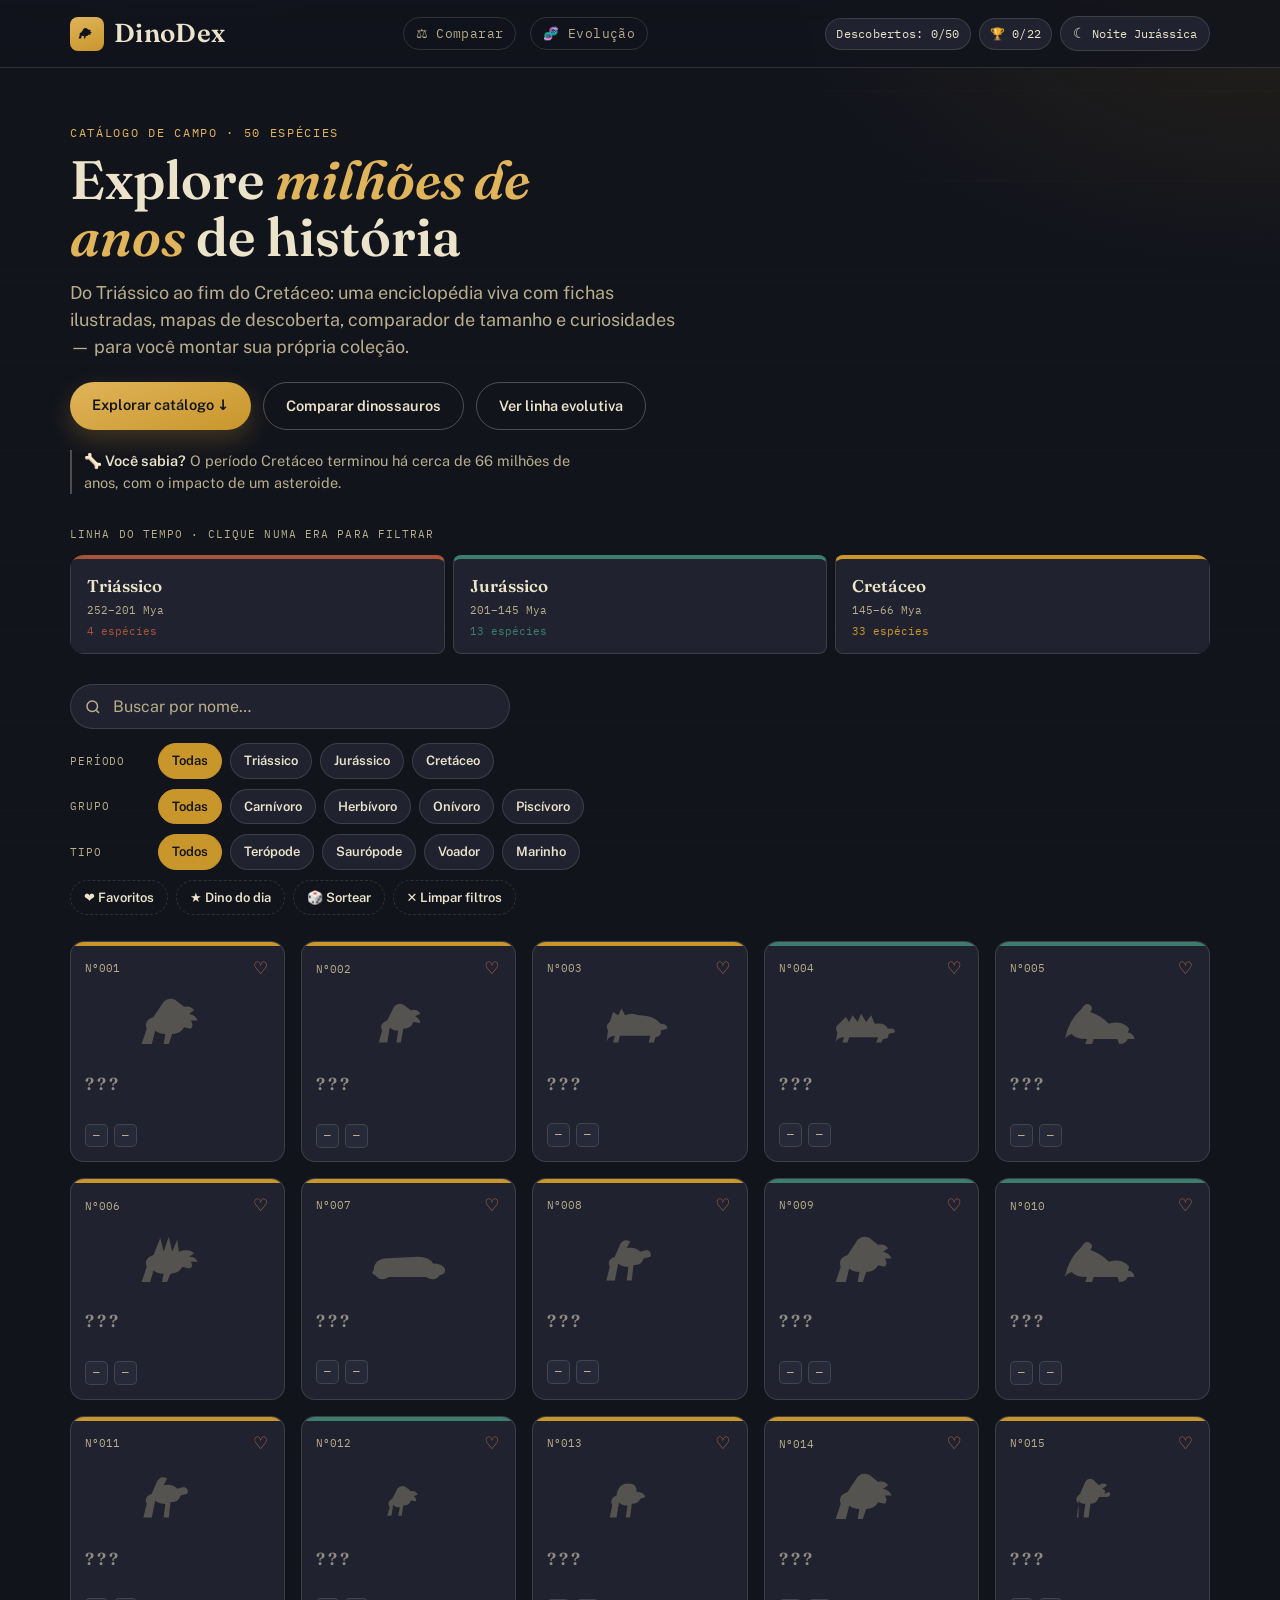
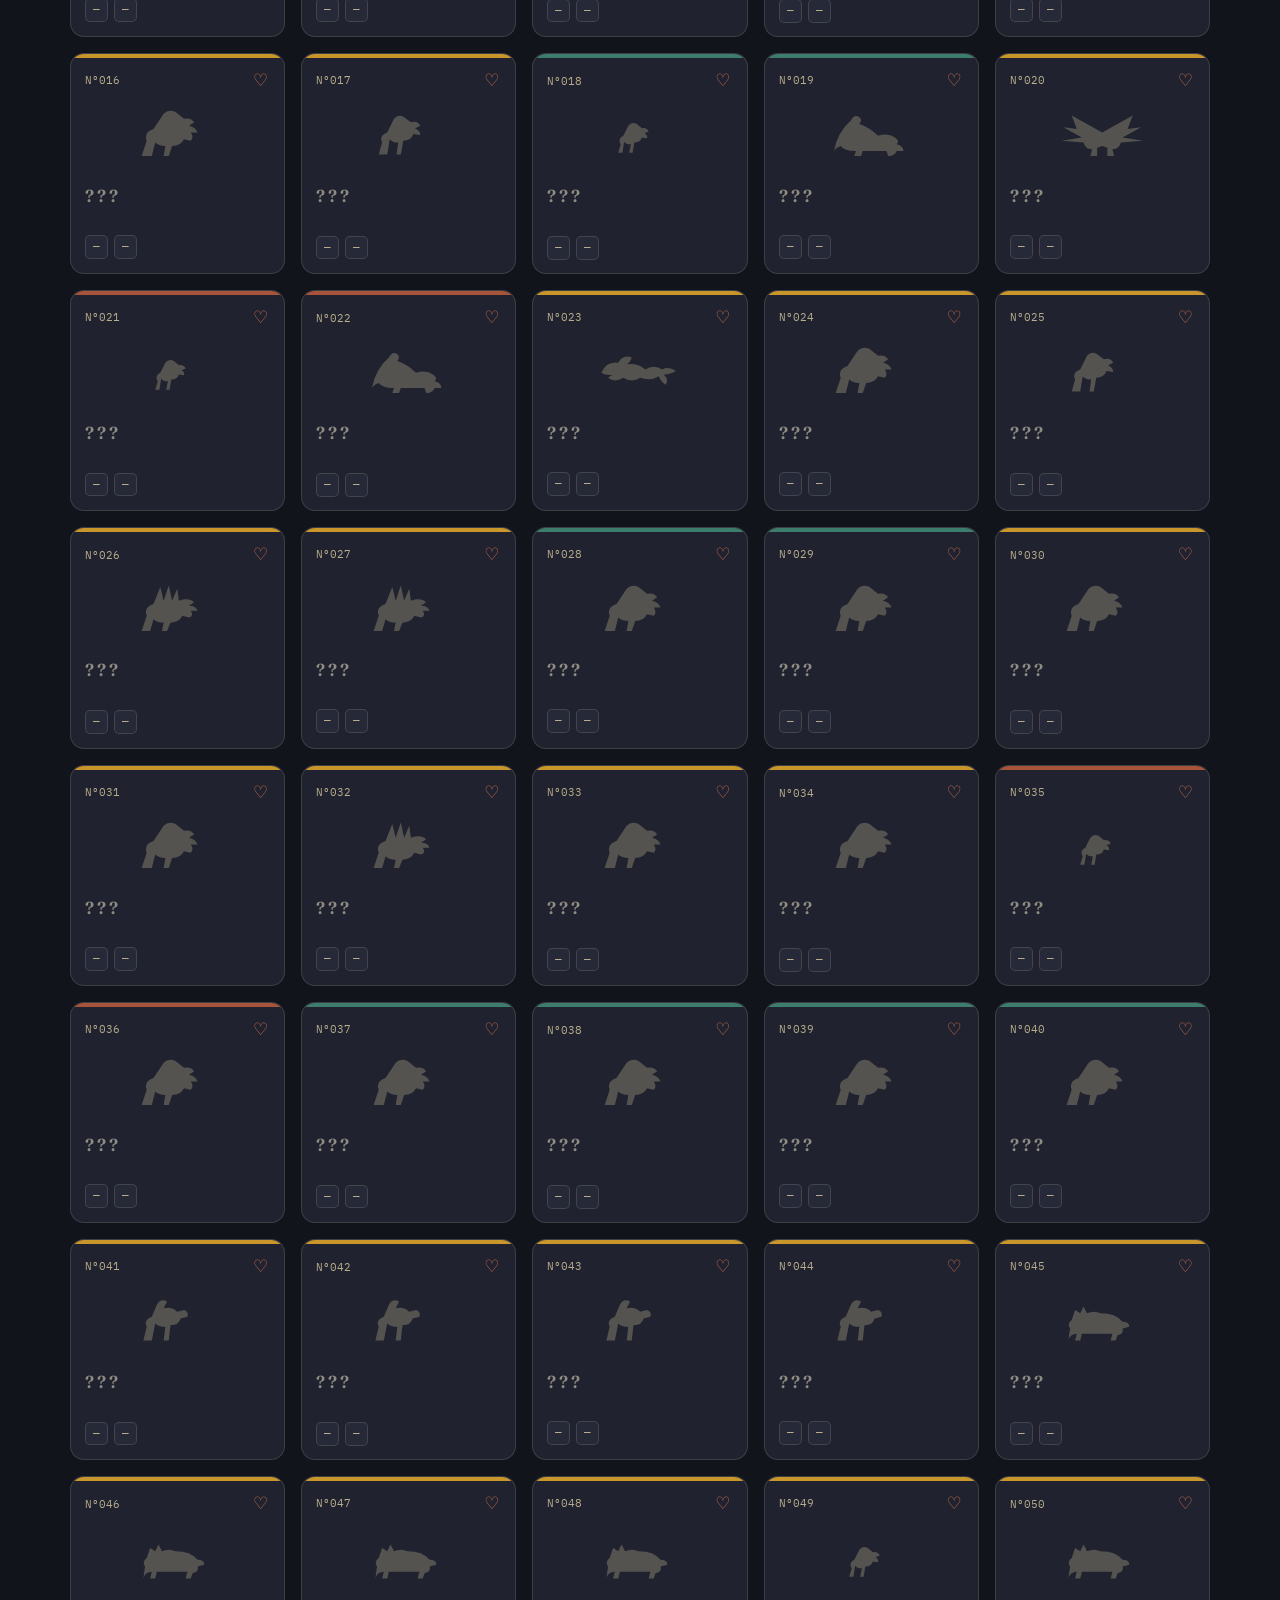
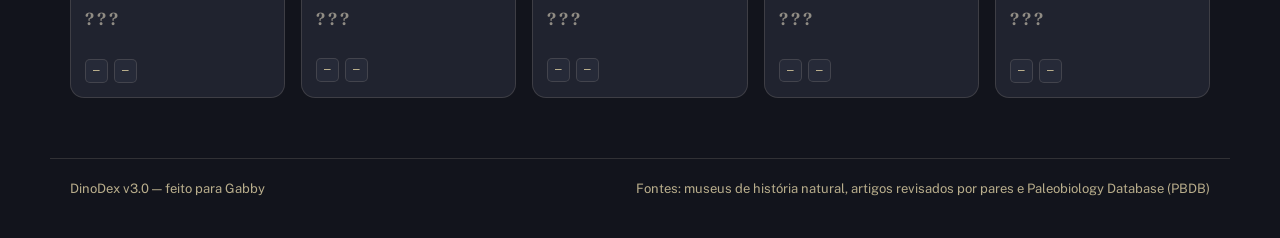
==== index.html @ 198996b7 "Add files via upload" ====
<!DOCTYPE html>
<html lang="pt-BR">
<head>
<meta charset="UTF-8">
<meta name="viewport" content="width=device-width, initial-scale=1.0">
<title>DinoDex — Catálogo interativo de dinossauros</title>
<meta name="description" content="Explore 50 espécies de dinossauros (do Triássico ao Cretáceo) com fichas ilustradas, mapas de descoberta, linha do tempo, comparador e curiosidades. Busque, filtre por período, dieta ou tipo e monte sua coleção de favoritos.">
<meta name="theme-color" content="#12141c">
<link rel="canonical" href="https://gabbydino.github.io/dinodex/">

<!-- Open Graph -->
<meta property="og:type" content="website">
<meta property="og:title" content="DinoDex — Catálogo interativo de dinossauros">
<meta property="og:description" content="Explore 50 espécies de dinossauros com fichas ilustradas, mapas, linha do tempo, comparador e curiosidades.">
<meta property="og:url" content="https://gabbydino.github.io/dinodex/">
<meta property="og:locale" content="pt_BR">

<!-- PWA -->
<link rel="manifest" href="manifest.json">
<link rel="icon" href="icons/icon-192.png" type="image/png">
<link rel="apple-touch-icon" href="icons/icon-192.png">

<link rel="preconnect" href="https://fonts.googleapis.com">
<link rel="preconnect" href="https://fonts.gstatic.com" crossorigin>
<link href="https://fonts.googleapis.com/css2?family=Fraunces:ital,wght@0,500;0,600;0,700;1,500&family=Public+Sans:wght@400;500;600;700&family=IBM+Plex+Mono:wght@400;500&display=swap" rel="stylesheet">
<link rel="stylesheet" href="css/styles.css">
</head>
<body>
<div class="strata-bg" aria-hidden="true"></div>

<header class="site-header">
  <div class="header-inner">
    <a class="brand" href="index.html">
      <span class="brand-mark" aria-hidden="true">
        <svg viewBox="0 0 100 70" xmlns="http://www.w3.org/2000/svg" fill="currentColor"><path d="M8 58 L14 40 Q10 30 22 26 L34 8 Q40 2 48 6 L58 14 Q66 12 70 18 L64 22 Q72 24 74 30 L66 30 Q70 36 66 40 L58 38 Q54 46 44 46 L40 58 L34 58 L36 46 Q28 46 24 42 L20 58 Z"/></svg>
      </span>
      DinoDex
    </a>
    <nav class="header-nav">
      <a href="compare.html">⚖<span class="header-nav-label"> Comparar</span></a>
      <a href="evolucao.html">🧬<span class="header-nav-label"> Evolução</span></a>
    </nav>
    <div class="header-stats">
      <span id="dexProgress" class="stat-pill">Descobertos: 0/23</span>
      <span id="achProgress" class="stat-pill">🏆 0/22</span>
      <button type="button" class="theme-toggle" data-theme-toggle aria-pressed="false">
        <span class="theme-icon">☾</span><span class="theme-label">Noite Jurássica</span>
      </button>
    </div>
  </div>
</header>

<main>
  <section class="hero">
    <p class="hero-eyebrow" id="heroEyebrow">Catálogo de campo · 50 espécies</p>
    <h1>Explore <em>milhões de anos</em> de história</h1>
    <p class="hero-sub">Do Triássico ao fim do Cretáceo: uma enciclopédia viva com fichas ilustradas, mapas de descoberta, comparador de tamanho e curiosidades — para você montar sua própria coleção.</p>
    <div class="hero-cta">
      <a href="#dinoGrid" class="hero-btn hero-btn-primary">Explorar catálogo ↓</a>
      <a href="compare.html" class="hero-btn hero-btn-ghost">Comparar dinossauros</a>
      <a href="evolucao.html" class="hero-btn hero-btn-ghost">Ver linha evolutiva</a>
    </div>
    <p class="hero-daily" id="dailyFact">Carregando curiosidade do dia…</p>
  </section>

  <section class="timeline-explorer" aria-label="Linha do tempo das eras">
    <p class="section-eyebrow">Linha do tempo · clique numa era para filtrar</p>
    <div class="era-timeline" id="eraTimeline"></div>
  </section>

  <section class="controls-bar" aria-label="Busca e filtros">
    <div class="search-wrap">
      <svg viewBox="0 0 24 24" fill="none" stroke="currentColor" stroke-width="2" aria-hidden="true"><circle cx="11" cy="11" r="7"/><path d="m20 20-3.5-3.5"/></svg>
      <input id="search" type="search" placeholder="Buscar por nome…" aria-label="Buscar dinossauro por nome">
    </div>
    <div class="filters" id="filters"></div>
  </section>

  <section aria-label="Lista de dinossauros">
    <div class="dino-grid" id="dinoGrid">
      <div class="grid-empty">Carregando dinossauros…</div>
    </div>
  </section>
</main>

<footer class="site-footer">
  <span>DinoDex v3.0 — feito para Gabby</span>
  <span>Fontes: museus de história natural, artigos revisados por pares e Paleobiology Database (PBDB)</span>
</footer>

<script type="module" src="js/app.js"></script>
</body>
</html>
---- css/styles.css ----
/* =========================================================
   DINODEX — catálogo de campo de dinossauros
   Paleta: tinta noturna de museu + papel envelhecido + âmbar
   fóssil + verdigris. Tipografia: Fraunces (display) + Public
   Sans (corpo) + IBM Plex Mono (dados/rótulos).
   ========================================================= */

:root{
  --ink:#12141c;
  --ink-soft:#191c27;
  --panel:#20232f;
  --panel-2:#262a38;
  --paper:#ece3cb;
  --paper-dim:#b9ae8c;
  --gold:#c9962b;
  --gold-soft:#e0b45a;
  --teal:#3c7d6d;
  --teal-soft:#5aa392;
  --rust:#a8543a;
  --rust-soft:#c96e4e;
  --line: rgba(236,227,203,.14);
  --line-strong: rgba(236,227,203,.28);
  --shadow: 0 20px 40px rgba(0,0,0,.35);

  --era-triassico:#a8543a;
  --era-jurassico:#3c7d6d;
  --era-cretaceo:#c9962b;

  --bg-glow-1:#22283a;
  --bg-glow-2:#24201a;

  --font-display:'Fraunces', 'Iowan Old Style', serif;
  --font-body:'Public Sans', system-ui, sans-serif;
  --font-mono:'IBM Plex Mono', 'SFMono-Regular', monospace;

  --radius:14px;
  --radius-sm:8px;
}

/* ===== tema "Dia de Campo" (claro) — alternativa ao padrão "Noite Jurássica" ===== */
:root[data-theme="dia"]{
  --ink:#f3ecd9;
  --ink-soft:#ece1c6;
  --panel:#fbf7ea;
  --panel-2:#f1e7cd;
  --paper:#2b2415;
  --paper-dim:#6c5f42;
  --gold:#a8751f;
  --gold-soft:#8a5f16;
  --teal:#2f6659;
  --teal-soft:#1f4a40;
  --rust:#8a3f28;
  --rust-soft:#6e3320;
  --line: rgba(43,36,21,.16);
  --line-strong: rgba(43,36,21,.3);
  --shadow: 0 20px 40px rgba(60,45,20,.14);
  --bg-glow-1:#f7ecd4;
  --bg-glow-2:#eee0c2;
}
:root[data-theme="dia"] .strata-bg{opacity:.3;}

@media (prefers-reduced-motion: reduce){
  *{animation-duration:.01ms !important; animation-iteration-count:1 !important; transition-duration:.01ms !important; scroll-behavior:auto !important;}
}

*{box-sizing:border-box;}
html{scroll-behavior:smooth;}
html,body{margin:0;padding:0;}
body{
  min-height:100vh;
  background:
    radial-gradient(1100px 600px at 15% -10%, var(--bg-glow-1) 0%, transparent 60%),
    radial-gradient(900px 500px at 100% 0%, var(--bg-glow-2) 0%, transparent 55%),
    var(--ink);
  color:var(--paper);
  font-family:var(--font-body);
  line-height:1.5;
  -webkit-font-smoothing:antialiased;
  transition:background-color .25s ease, color .25s ease;
}

a{color:inherit;}
img,svg{display:block;max-width:100%;}
button{font:inherit;}

::selection{background:var(--gold); color:var(--ink);}

:focus-visible{outline:3px solid var(--gold-soft); outline-offset:2px; border-radius:4px;}

/* ===== textura sutil de "estrato" no fundo ===== */
.strata-bg{
  position:fixed; inset:0; pointer-events:none; z-index:0;
  opacity:.5;
  background-image:
    repeating-linear-gradient(180deg, rgba(201,150,43,.035) 0 2px, transparent 2px 90px),
    repeating-linear-gradient(180deg, rgba(60,125,109,.035) 0 2px, transparent 2px 140px);
}

/* ===== HEADER ===== */
.site-header{
  position:sticky; top:0; z-index:40;
  background:rgba(18,20,28,.86);
  backdrop-filter:blur(10px);
  border-bottom:1px solid var(--line);
}
.header-inner{
  max-width:1180px; margin:0 auto;
  display:flex; align-items:center; justify-content:space-between;
  gap:16px; padding:14px 20px;
}
.brand{
  display:flex; align-items:center; gap:10px;
  font-family:var(--font-display);
  font-weight:600;
  font-size:clamp(20px,2.4vw,26px);
  letter-spacing:.3px;
  text-decoration:none;
  color:var(--paper);
}
.brand-mark{
  display:inline-flex; align-items:center; justify-content:center;
  width:34px; height:34px; border-radius:8px;
  background:linear-gradient(160deg, var(--gold-soft), var(--gold));
  color:var(--ink); flex:none;
}
.brand-mark svg{width:20px;height:20px;}
.header-nav{display:flex; align-items:center; gap:14px;}
.header-nav a{
  font-family:var(--font-mono); font-size:12.5px; letter-spacing:.03em;
  text-decoration:none; color:var(--paper-dim);
  border:1px solid var(--line); border-radius:999px;
  padding:6px 12px; white-space:nowrap;
  transition:border-color .15s ease, color .15s ease;
}
.header-nav a:hover{color:var(--paper); border-color:var(--line-strong);}
.header-stats{display:flex; align-items:center; gap:8px; flex-wrap:wrap;}
.stat-pill{
  font-family:var(--font-mono);
  font-size:12px;
  letter-spacing:.02em;
  color:var(--paper);
  background:var(--panel);
  border:1px solid var(--line);
  padding:6px 10px;
  border-radius:999px;
  white-space:nowrap;
}
.theme-toggle{
  display:flex; align-items:center; gap:6px;
  font-family:var(--font-mono); font-size:11.5px;
  background:var(--panel); border:1px solid var(--line);
  color:var(--paper); border-radius:999px;
  padding:6px 12px; cursor:pointer;
  transition:border-color .15s ease, transform .12s ease;
}
.theme-toggle:hover{border-color:var(--line-strong); transform:translateY(-1px);}
.theme-toggle .theme-icon{font-size:14px;}
@media (max-width:560px){ .theme-toggle .theme-label, .header-nav-label{display:none;} .theme-toggle{padding:6px 9px;} .header-nav a{padding:6px 9px;} }

/* ===== HERO ===== */
.hero{
  max-width:1180px; margin:0 auto;
  padding:clamp(28px,6vw,56px) 20px 8px;
  position:relative; z-index:1;
}
.hero-eyebrow{
  font-family:var(--font-mono); font-size:12px; letter-spacing:.14em;
  color:var(--gold-soft); text-transform:uppercase; margin:0 0 10px;
}
.hero h1{
  font-family:var(--font-display);
  font-weight:600;
  font-size:clamp(30px,5.2vw,54px);
  line-height:1.05;
  margin:0 0 14px;
  max-width:16ch;
}
.hero h1 em{
  font-style:italic; color:var(--gold-soft);
}
.hero-sub{
  font-size:clamp(15px,1.6vw,18px);
  color:var(--paper-dim);
  max-width:56ch;
  margin:0;
}
.hero-sub strong{color:var(--paper); font-weight:600;}

.hero-cta{display:flex; flex-wrap:wrap; gap:12px; margin:22px 0 20px;}
.hero-btn{
  font-family:var(--font-body); font-weight:600; font-size:14.5px;
  padding:12px 22px; border-radius:999px; text-decoration:none;
  transition:transform .15s ease, box-shadow .15s ease, border-color .15s ease;
}
.hero-btn-primary{background:linear-gradient(160deg, var(--gold-soft), var(--gold)); color:var(--ink); box-shadow:0 10px 24px rgba(201,150,43,.25);}
.hero-btn-primary:hover{transform:translateY(-2px); box-shadow:0 14px 28px rgba(201,150,43,.32);}
.hero-btn-ghost{background:transparent; color:var(--paper); border:1px solid var(--line-strong);}
.hero-btn-ghost:hover{border-color:var(--gold-soft); color:var(--gold-soft); transform:translateY(-2px);}

.hero-daily{
  font-size:14.5px; color:var(--paper-dim);
  border-left:2px solid var(--line-strong);
  padding-left:12px; max-width:56ch;
}
.hero-daily strong{color:var(--paper); font-weight:600;}

/* ===== TIMELINE EXPLORER (Home) ===== */
.section-eyebrow{
  font-family:var(--font-mono); font-size:11px; letter-spacing:.1em;
  color:var(--paper-dim); text-transform:uppercase; margin:0 0 12px;
}
.timeline-explorer{
  max-width:1180px; margin:0 auto;
  padding:10px 20px 4px;
  position:relative; z-index:1;
}
.era-timeline{
  display:flex; gap:8px; flex-wrap:wrap;
  border-radius:var(--radius);
  overflow:hidden;
}
.era-block{
  flex:1 1 160px; min-width:150px;
  display:flex; flex-direction:column; gap:4px;
  text-align:left;
  font-family:var(--font-body);
  background:var(--panel);
  border:1px solid var(--line);
  border-top:4px solid var(--era-color, var(--gold));
  border-radius:var(--radius-sm);
  padding:14px 16px;
  cursor:pointer;
  color:var(--paper);
  transition:transform .15s ease, box-shadow .15s ease, border-color .15s ease, background .15s ease;
}
.era-block:hover{transform:translateY(-3px); box-shadow:var(--shadow);}
.era-block.active{background:color-mix(in srgb, var(--era-color, var(--gold)) 16%, var(--panel)); border-color:var(--era-color, var(--gold));}
.era-block-name{font-family:var(--font-display); font-weight:600; font-size:17px;}
.era-block-range{font-family:var(--font-mono); font-size:11px; color:var(--paper-dim);}
.era-block-count{font-family:var(--font-mono); font-size:11px; color:var(--era-color, var(--gold));}
@media (max-width:640px){ .era-block{flex-basis:100%;} }

/* ===== CONTROLS BAR ===== */
.controls-bar{
  max-width:1180px; margin:0 auto;
  padding:26px 20px 4px;
  display:flex; flex-direction:column; gap:14px;
  position:relative; z-index:1;
}
.search-wrap{position:relative; max-width:440px;}
.search-wrap svg{
  position:absolute; left:14px; top:50%; transform:translateY(-50%);
  width:18px; height:18px; color:var(--paper-dim); pointer-events:none;
}
#search{
  width:100%;
  font-family:var(--font-body);
  font-size:16px;
  background:var(--panel);
  border:1px solid var(--line);
  border-radius:999px;
  padding:12px 16px 12px 42px;
  color:var(--paper);
  outline:none;
  transition:border-color .15s ease, box-shadow .15s ease;
}
#search::placeholder{color:var(--paper-dim);}
#search:focus{border-color:var(--gold-soft); box-shadow:0 0 0 3px rgba(201,150,43,.18);}

.filters{display:flex; flex-direction:column; gap:10px;}
.filter-group{display:flex; align-items:center; flex-wrap:wrap; gap:8px;}
.filter-group-label{
  font-family:var(--font-mono); font-size:11px; letter-spacing:.08em;
  color:var(--paper-dim); text-transform:uppercase; min-width:80px;
}
.chip{
  font-family:var(--font-body); font-weight:600;
  font-size:13px;
  padding:7px 13px;
  border:1px solid var(--line);
  border-radius:999px;
  background:var(--panel);
  color:var(--paper);
  cursor:pointer;
  transition:transform .12s ease, background .15s ease, border-color .15s ease, color .15s ease;
}
.chip:hover{border-color:var(--line-strong); transform:translateY(-1px);}
.chip.active{background:var(--gold); border-color:var(--gold); color:var(--ink);}
.chip.special{background:transparent; border-style:dashed;}
.chip.special.active{background:var(--teal); border-color:var(--teal); border-style:solid; color:#fff;}

/* ===== GRID DE CARDS ===== */
main{position:relative; z-index:1;}
.dino-grid{
  max-width:1180px; margin:0 auto;
  padding:22px 20px 60px;
  display:grid;
  grid-template-columns:repeat(auto-fill, minmax(210px,1fr));
  gap:16px;
}
.grid-empty{
  grid-column:1/-1;
  text-align:center;
  padding:60px 20px;
  color:var(--paper-dim);
  font-family:var(--font-mono);
}

.card{
  position:relative;
  display:block;
  color:var(--paper);
  background:var(--panel);
  border:1px solid var(--line);
  border-radius:var(--radius);
  padding:16px 14px 14px;
  overflow:hidden;
  cursor:pointer;
  transition:transform .18s ease, box-shadow .18s ease, border-color .18s ease;
  animation:card-in .4s ease both;
}
@keyframes card-in{
  from{opacity:0; transform:translateY(10px);}
  to{opacity:1; transform:translateY(0);}
}
.card::before{
  content:"";
  position:absolute; inset:0 0 auto 0; height:4px;
  background:var(--era-color, var(--gold));
}
.card:hover{
  transform:translateY(-4px);
  box-shadow:var(--shadow);
  border-color:var(--line-strong);
}
.card-top{display:flex; align-items:center; justify-content:space-between; margin-bottom:8px;}
.card-num{font-family:var(--font-mono); font-size:11px; color:var(--paper-dim);}
.card-fav{
  background:none; border:none; cursor:pointer;
  color:var(--rust-soft); font-size:17px; line-height:1; padding:2px;
}
.card-fav:hover{transform:scale(1.15);}
.card-icon{
  width:100%; height:76px;
  display:flex; align-items:center; justify-content:center;
  color:var(--era-color, var(--gold));
  opacity:.92;
}
.card-icon svg{width:78%; height:78%;}
.card.undiscovered .card-icon{color:var(--paper-dim); opacity:.35;}
.card-name{
  font-family:var(--font-display); font-weight:600;
  font-size:17px; margin:8px 0 1px;
}
.card.undiscovered .card-name{letter-spacing:3px; opacity:.55;}
.card-latin{font-style:italic; font-size:12.5px; color:var(--paper-dim); margin-bottom:10px; min-height:16px;}
.card-tags{display:flex; gap:6px; flex-wrap:wrap;}
.tag-pill{
  font-family:var(--font-mono); font-size:10.5px;
  padding:3px 7px; border-radius:5px;
  background:var(--panel-2); color:var(--paper-dim);
  border:1px solid var(--line);
}

/* ===== FOOTER ===== */
.site-footer{
  max-width:1180px; margin:0 auto;
  padding:20px 20px 40px;
  color:var(--paper-dim);
  font-size:13px;
  border-top:1px solid var(--line);
  display:flex; flex-wrap:wrap; gap:8px 18px; justify-content:space-between;
  position:relative; z-index:1;
}
.site-footer a{color:var(--gold-soft); text-decoration:none;}
.site-footer a:hover{text-decoration:underline;}

/* ===== TOASTS (conquistas) ===== */
.toast{
  position:fixed; top:16px; left:50%; transform:translate(-50%,-16px);
  background:var(--ink); color:var(--paper);
  border:1px solid var(--gold);
  font-size:14px; text-align:center;
  padding:12px 18px; border-radius:10px;
  box-shadow:var(--shadow);
  opacity:0; transition:all .3s ease;
  z-index:200; max-width:88vw; pointer-events:none;
}
.toast.show{opacity:1; transform:translate(-50%,0);}

/* =========================================================
   PÁGINA DE DETALHE (dino.html)
   ========================================================= */
.detail-wrap{
  max-width:920px; margin:0 auto;
  padding:20px 20px 70px;
  position:relative; z-index:1;
}
.back-link{
  display:inline-flex; align-items:center; gap:6px;
  font-family:var(--font-mono); font-size:13px;
  color:var(--paper-dim); text-decoration:none;
  margin-bottom:18px;
}
.back-link:hover{color:var(--paper);}

.detail-card{
  background:var(--panel);
  border:1px solid var(--line);
  border-radius:20px;
  overflow:hidden;
  animation:card-in .45s ease both;
}
.detail-hero{
  position:relative;
  padding:28px 26px 22px;
  background:
    radial-gradient(600px 260px at 85% -20%, color-mix(in srgb, var(--era-color, var(--gold)) 30%, transparent), transparent 70%),
    var(--panel-2);
  border-bottom:1px solid var(--line);
}
.d-header{display:flex; justify-content:space-between; align-items:flex-start; gap:12px;}
.d-num{font-family:var(--font-mono); font-size:12px; color:var(--paper-dim);}
.fav-btn{
  background:var(--panel); border:1px solid var(--line); border-radius:999px;
  cursor:pointer; font-size:18px; line-height:1;
  color:var(--rust-soft); padding:8px 12px;
  display:flex; align-items:center; gap:6px;
  transition:transform .12s ease, border-color .15s ease;
}
.fav-btn span.label{font-family:var(--font-mono); font-size:11px; color:var(--paper-dim);}
.fav-btn:hover{transform:scale(1.04); border-color:var(--line-strong);}

.d-title-row{display:flex; align-items:center; gap:24px; flex-wrap:wrap; margin-top:14px;}
.d-illustration{position:relative; flex:none;}
.d-icon{
  width:140px; height:140px; flex:none;
  display:flex; align-items:center; justify-content:center;
  border-radius:16px;
  background:
    radial-gradient(circle at 50% 30%, color-mix(in srgb, var(--era-color, var(--gold)) 22%, transparent), transparent 70%),
    var(--panel);
  border:1px solid var(--line-strong);
  color:var(--era-color, var(--gold));
  box-shadow:inset 0 0 0 6px var(--ink-soft);
}
.d-icon svg{width:72%; height:72%;}
.d-illustration-tag{
  position:absolute; left:50%; bottom:-11px; transform:translateX(-50%);
  font-family:var(--font-mono); font-size:9.5px; letter-spacing:.06em;
  background:var(--gold); color:var(--ink);
  padding:3px 9px; border-radius:999px; white-space:nowrap;
  box-shadow:var(--shadow);
}
.d-name{font-family:var(--font-display); font-weight:600; font-size:clamp(26px,4vw,36px); margin:0;}
.d-latin{font-style:italic; color:var(--paper-dim); font-size:16px; margin-top:2px;}

.tag-row{display:flex; flex-wrap:wrap; gap:8px; margin-top:14px;}
.tag{
  font-family:var(--font-mono); font-size:11.5px;
  background:var(--ink); color:var(--paper);
  border:1px solid var(--line-strong);
  padding:5px 10px; border-radius:6px;
}

.reg-panel{
  margin:16px 26px 0;
  background:var(--ink-soft);
  border:1px solid var(--line);
  border-radius:12px;
  padding:12px 14px;
}
.reg-row{display:flex; justify-content:space-between; font-family:var(--font-mono); font-size:11px; color:var(--paper-dim); margin-bottom:6px;}
.reg-track{height:6px; border-radius:4px; background:var(--panel-2); overflow:hidden;}
.reg-fill{height:100%; background:linear-gradient(90deg, var(--teal), var(--gold)); transition:width .3s ease;}
.reg-checklist{display:flex; flex-wrap:wrap; gap:4px 14px; font-size:12.5px; margin-top:8px;}
.reg-item{opacity:.45; white-space:nowrap;}
.reg-item.done{opacity:1; color:var(--gold-soft); font-weight:600;}

.d-body{padding:22px 26px 30px; display:flex; flex-direction:column; gap:26px;}

.stat{display:flex; align-items:center; gap:12px;}
.stat-label{font-family:var(--font-mono); font-size:11px; color:var(--paper-dim); width:76px; flex:none; text-transform:uppercase;}
.stat-bar{display:flex; gap:3px;}
.stat-cell{width:12px; height:14px; background:var(--panel-2); border:1px solid var(--line); border-radius:2px;}
.stat-cell.filled{background:var(--gold); border-color:var(--gold);}
.stats-block{display:flex; flex-direction:column; gap:8px;}

.desc{font-size:16.5px; line-height:1.6;}
.fact{
  font-style:italic; color:var(--gold-soft);
  border-left:3px solid var(--gold);
  padding-left:12px;
}

.section{border-top:1px solid var(--line); padding-top:20px;}
.section-title{
  font-family:var(--font-mono); font-size:11.5px; letter-spacing:.08em;
  text-transform:uppercase; color:var(--paper-dim); margin-bottom:12px;
}
.section-caption{font-size:14px; margin-top:8px; opacity:.85; text-align:center; color:var(--paper-dim);}

.map-svg{width:100%; max-width:340px; display:block; margin:0 auto; border-radius:10px; overflow:hidden;}
.map-ocean{fill:var(--ink);}
.map-land{fill:var(--panel-2); stroke:var(--line-strong); stroke-width:1;}
.map-pin{fill:var(--gold);}
.map-pin-pulse{fill:none; stroke:var(--gold); stroke-width:2; transform-origin:center; transform-box:fill-box; animation:pulse-ring 1.8s ease-out infinite;}
@keyframes pulse-ring{0%{transform:scale(1); opacity:1;} 100%{transform:scale(3.4); opacity:0;}}

.tl-track{display:flex; height:26px; border-radius:6px; overflow:hidden; position:relative; border:1px solid var(--line);}
.tl-seg{display:flex; align-items:center; justify-content:center; border-right:1px solid var(--line); color:var(--paper-dim); background:var(--panel-2); overflow:hidden; white-space:nowrap; font-family:var(--font-mono); font-size:9px; text-align:center;}
.tl-seg:last-child{border-right:none;}
.tl-marker{position:absolute; top:-3px; height:32px; background:var(--gold); opacity:.9; border:2px solid var(--ink); border-radius:4px; box-sizing:border-box;}
.tl-scale{display:flex; justify-content:space-between; font-size:11px; margin-top:6px; color:var(--paper-dim); font-family:var(--font-mono);}

.discovery-box > div{margin:5px 0; font-size:15px;}

.tax-list{list-style:none; padding:0; margin:0; font-size:15px;}
.tax-list li{display:flex; justify-content:space-between; gap:10px; border-bottom:1px dotted var(--line); padding:6px 0;}
.tax-list li span:first-child{opacity:.65; flex:none; font-family:var(--font-mono); font-size:12px; text-transform:uppercase;}
.tax-list li span:last-child{text-align:right;}

.compare-wrap{display:flex; gap:36px; align-items:flex-end; justify-content:center; margin-top:10px; padding-bottom:4px;}
.compare-col{display:flex; flex-direction:column-reverse; align-items:center; gap:8px;}
.compare-bar{width:30px; border-radius:6px 6px 0 0; background:var(--gold);}
.compare-bar.human{background:var(--teal-soft);}
.compare-label{font-size:13px; text-align:center; line-height:1.3; color:var(--paper-dim);}

.encounter-box{background:var(--ink-soft); border:1px solid var(--line); border-radius:12px; padding:16px;}
.encounter-row{display:flex; justify-content:space-between; gap:10px; margin:6px 0; font-size:14.5px;}
.encounter-row .stars{font-family:var(--font-mono); letter-spacing:2px; color:var(--gold-soft); white-space:nowrap;}
.encounter-disclaimer{margin-top:10px; font-size:12.5px; font-style:italic; opacity:.65;}

.sources-box ul{margin:0; padding-left:18px; font-size:13.5px; line-height:1.6; color:var(--paper-dim);}

.curio-list{margin:0; padding-left:20px; font-size:15px; line-height:1.6; display:flex; flex-direction:column; gap:8px;}
.curio-list li::marker{color:var(--gold-soft);}

.detail-nav{display:flex; justify-content:space-between; gap:12px; margin-top:22px;}
.nav-btn{
  flex:1; text-align:center;
  font-family:var(--font-mono); font-size:12.5px;
  padding:12px; border-radius:10px;
  background:var(--panel); border:1px solid var(--line); color:var(--paper);
  text-decoration:none; cursor:pointer;
  transition:border-color .15s ease, transform .12s ease;
  display:flex; align-items:center; justify-content:center;
}
.nav-btn:hover{border-color:var(--line-strong); transform:translateY(-1px);}
.nav-btn-accent{background:var(--teal); border-color:var(--teal); color:#fff; flex:1.2;}
.nav-btn-accent:hover{border-color:var(--teal-soft);}

/* =========================================================
   PÁGINA DO COMPARADOR (compare.html)
   ========================================================= */
.compare-intro{padding:4px 0 20px;}
.compare-title{
  font-family:var(--font-display); font-weight:600;
  font-size:clamp(26px,4vw,38px); margin:8px 0 10px;
}

.cmp-pickers{
  display:flex; align-items:center; gap:10px; flex-wrap:wrap;
  margin-bottom:22px;
}
.cmp-select{
  flex:1 1 220px;
  font-family:var(--font-body); font-size:14.5px;
  background:var(--panel); color:var(--paper);
  border:1px solid var(--line); border-radius:10px;
  padding:10px 12px;
}

.cmp-cards-row{
  display:flex; align-items:center; justify-content:center; gap:18px;
  flex-wrap:wrap; margin-bottom:26px;
}
.cmp-card{
  flex:1 1 220px; max-width:320px;
  background:var(--panel); border:1px solid var(--line);
  border-top:4px solid var(--era-color, var(--gold));
  border-radius:var(--radius); padding:18px; text-align:center;
}
.cmp-card-icon{width:100%; height:70px; display:flex; align-items:center; justify-content:center; color:var(--era-color, var(--gold));}
.cmp-card-icon svg{width:60%; height:60%;}
.cmp-card-name{font-family:var(--font-display); font-weight:600; font-size:19px; margin-top:6px;}
.cmp-card-latin{font-style:italic; font-size:12.5px; color:var(--paper-dim); margin:2px 0 10px;}
.cmp-card-tags{display:flex; gap:6px; flex-wrap:wrap; justify-content:center;}
.cmp-vs{
  font-family:var(--font-mono); font-weight:700; font-size:15px;
  color:var(--gold-soft); flex:none;
}

.cmp-metrics{display:flex; flex-direction:column; gap:18px; margin-bottom:26px;}
.cmp-metric-label{font-family:var(--font-mono); font-size:11px; letter-spacing:.08em; text-transform:uppercase; color:var(--paper-dim); margin-bottom:6px;}
.cmp-metric-row{display:flex; align-items:center; gap:10px; margin:5px 0;}
.cmp-metric-val{font-family:var(--font-mono); font-size:12.5px; width:64px; flex:none; text-align:right;}
.cmp-metric-track{flex:1; height:12px; background:var(--panel-2); border:1px solid var(--line); border-radius:6px; overflow:hidden;}
.cmp-metric-fill{height:100%; border-radius:6px; transition:width .4s ease;}
.cmp-metric-fill.a{background:var(--gold);}
.cmp-metric-fill.b{background:var(--teal-soft);}

.cmp-facts{border-top:1px solid var(--line); padding-top:16px; margin-bottom:22px;}
.cmp-fact-row{display:grid; grid-template-columns:90px 1fr 1fr; gap:10px; font-size:14px; padding:7px 0; border-bottom:1px dotted var(--line);}
.cmp-fact-row span:first-child{font-family:var(--font-mono); font-size:11px; text-transform:uppercase; color:var(--paper-dim); align-self:center;}

.cmp-links{display:flex; gap:12px; flex-wrap:wrap;}
.cmp-links .nav-btn{flex:1 1 200px;}

@media (max-width:640px){
  .cmp-fact-row{grid-template-columns:70px 1fr; row-gap:2px;}
  .cmp-fact-row span:nth-child(3){grid-column:2; padding-top:2px; opacity:.85;}
}

.skeleton{
  display:flex; align-items:center; justify-content:center;
  min-height:50vh; color:var(--paper-dim); font-family:var(--font-mono);
  gap:10px;
}
.skeleton .spin{
  width:18px; height:18px; border-radius:50%;
  border:2px solid var(--line-strong); border-top-color:var(--gold);
  animation:spin 0.8s linear infinite;
}
@keyframes spin{to{transform:rotate(360deg);}}

/* =========================================================
   PÁGINA DA LINHA EVOLUTIVA (evolucao.html)
   ========================================================= */
.evo-disclaimer{
  font-size:13px; color:var(--paper-dim); background:var(--panel);
  border:1px solid var(--line); border-left:3px solid var(--gold-soft);
  border-radius:var(--radius-sm); padding:12px 14px; margin-top:16px; line-height:1.55;
}
.evo-lineages{display:flex; flex-direction:column; gap:34px; margin-bottom:36px;}
.evo-lineage-head{display:flex; align-items:center; gap:10px; margin-bottom:6px;}
.evo-lineage-icon{font-size:22px; line-height:1;}
.evo-lineage-title{font-family:var(--font-display); font-weight:600; font-size:21px; margin:0;}
.evo-lineage-blurb{color:var(--paper-dim); font-size:14px; line-height:1.6; margin:0 0 18px; max-width:60ch;}

.evo-chain{display:flex; flex-direction:column; align-items:stretch; gap:0; max-width:420px;}
.evo-arrow{
  align-self:center; font-family:var(--font-mono); font-size:16px;
  color:var(--gold-soft); opacity:.7; padding:4px 0;
}
.evo-node{
  display:flex; align-items:center; gap:14px;
  background:var(--panel); border:1px solid var(--line);
  border-left:4px solid var(--era-color, var(--gold));
  border-radius:var(--radius-sm); padding:12px 14px;
  text-decoration:none; color:inherit;
  transition:transform .15s ease, border-color .15s ease, background .15s ease;
}
.evo-node:hover{transform:translateX(3px); border-color:var(--line-strong); background:var(--panel-2);}
.evo-node-icon{
  width:44px; height:44px; flex:none; display:flex; align-items:center; justify-content:center;
  color:var(--era-color, var(--gold)); background:var(--panel-2); border-radius:var(--radius-sm);
}
.evo-node-icon svg{width:68%; height:68%;}
.evo-node-name{font-family:var(--font-display); font-weight:600; font-size:16px;}
.evo-node-check{color:var(--teal-soft); font-size:13px;}
.evo-node-meta{font-family:var(--font-mono); font-size:11px; color:var(--paper-dim); margin-top:2px;}
.evo-node-locked .evo-node-icon{opacity:.55;}
.evo-node-end{
  border-left-style:dashed; border-left-color:var(--paper-dim);
  background:transparent; cursor:default;
}
.evo-node-end:hover{transform:none;}
.evo-node-end .evo-node-icon{background:transparent; font-size:22px;}

.evo-sidenotes-wrap{border-top:1px solid var(--line); padding-top:20px; display:flex; flex-direction:column; gap:14px;}
.evo-sidenote{
  display:flex; gap:14px; background:var(--panel); border:1px solid var(--line);
  border-radius:var(--radius-sm); padding:14px 16px;
}
.evo-sidenote-icon{font-size:20px; line-height:1.3; flex:none;}
.evo-sidenote-title{font-family:var(--font-display); font-weight:600; font-size:15.5px; margin-bottom:4px;}
.evo-sidenote-text{color:var(--paper-dim); font-size:13.5px; line-height:1.55; margin:0 0 10px; max-width:62ch;}
.evo-sidenote-chips{display:flex; gap:6px; flex-wrap:wrap;}
.evo-sidenote-chip{text-decoration:none; transition:border-color .15s ease, color .15s ease;}
.evo-sidenote-chip:hover{border-color:var(--gold-soft); color:var(--gold-soft);}

/* ===== responsivo ===== */
@media (max-width:640px){
  .dino-grid{grid-template-columns:repeat(auto-fill, minmax(150px,1fr)); gap:12px;}
  .header-stats{gap:6px;}
  .stat-pill{font-size:10.5px; padding:5px 8px;}
  .d-title-row{gap:16px;}
  .d-icon{width:96px; height:96px;}
  .d-illustration-tag{font-size:8.5px; padding:2px 7px;}
  .reg-panel, .d-body{padding-left:18px; padding-right:18px;}
  .detail-hero{padding:20px 18px 18px;}
  .compare-wrap{gap:24px;}
  .evo-chain{max-width:100%;}
}
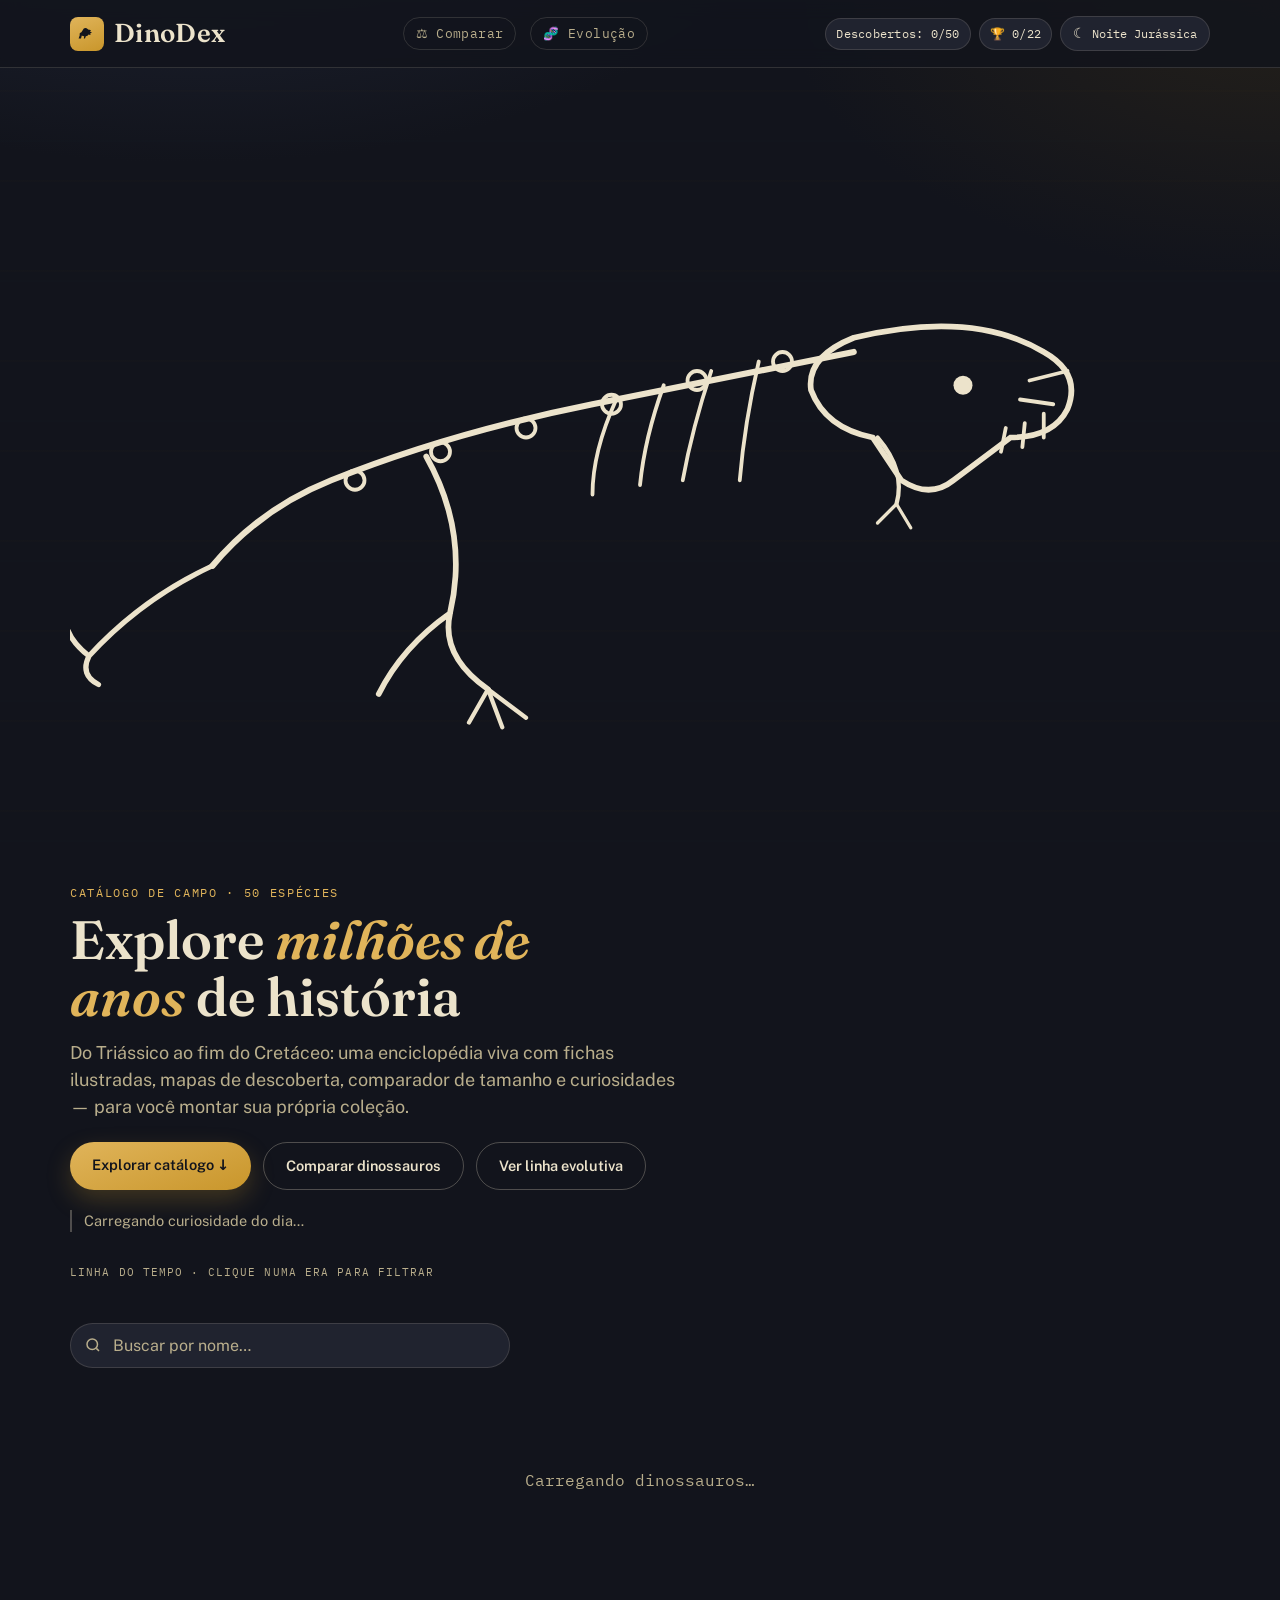
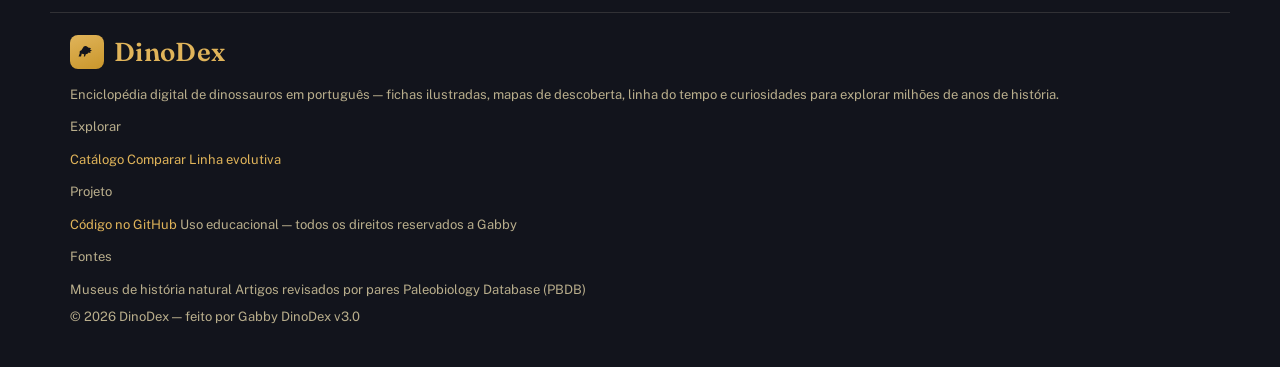
==== commit 7fe1a7f3: "Add files via upload" ====
--- a/index.html
+++ b/index.html
@@ -41,7 +41,7 @@
       <a href="evolucao.html">🧬<span class="header-nav-label"> Evolução</span></a>
     </nav>
     <div class="header-stats">
-      <span id="dexProgress" class="stat-pill">Descobertos: 0/23</span>
+      <span id="dexProgress" class="stat-pill">Descobertos: 0/50</span>
       <span id="achProgress" class="stat-pill">🏆 0/22</span>
       <button type="button" class="theme-toggle" data-theme-toggle aria-pressed="false">
         <span class="theme-icon">☾</span><span class="theme-label">Noite Jurássica</span>
@@ -52,6 +52,32 @@
 
 <main>
   <section class="hero">
+    <svg class="hero-fossil-art" viewBox="0 0 480 320" xmlns="http://www.w3.org/2000/svg" fill="none" stroke="currentColor" stroke-width="2.4" stroke-linecap="round" aria-hidden="true">
+      <!-- crânio -->
+      <path d="M330 90 Q380 78 410 96 Q426 105 420 120 Q414 132 396 132 L372 150 Q362 158 350 150 L338 132 Q318 128 312 112 Q310 98 330 90 Z"/>
+      <path d="M404 108 L420 104 M400 116 L414 118" stroke-width="1.6"/>
+      <circle cx="376" cy="110" r="4" fill="currentColor" stroke="none"/>
+      <!-- dentes -->
+      <path d="M394 128 L392 138 M402 126 L401 136 M410 122 L410 132" stroke-width="1.6"/>
+      <!-- coluna vertebral -->
+      <path d="M330 96 Q270 108 220 118 Q160 130 110 150 Q80 162 60 186" stroke-width="2.6"/>
+      <circle cx="300" cy="100" r="4" stroke-width="1.6"/>
+      <circle cx="264" cy="108" r="4" stroke-width="1.6"/>
+      <circle cx="228" cy="118" r="4" stroke-width="1.6"/>
+      <circle cx="192" cy="128" r="4" stroke-width="1.6"/>
+      <circle cx="156" cy="138" r="4" stroke-width="1.6"/>
+      <circle cx="120" cy="150" r="4" stroke-width="1.6"/>
+      <!-- costelas -->
+      <path d="M270 104 Q262 128 258 150 M290 100 Q284 126 282 150 M250 110 Q242 132 240 152 M230 116 Q220 138 220 156" stroke-width="1.6"/>
+      <!-- cauda -->
+      <path d="M60 186 Q30 200 8 224 M8 224 Q4 232 12 236 M8 224 Q0 218 -2 210" stroke-width="2.2"/>
+      <!-- perna traseira -->
+      <path d="M150 140 Q168 172 160 206 Q156 224 176 238 M160 206 Q140 220 130 240" stroke-width="2.4"/>
+      <path d="M176 238 L168 252 M176 238 L182 254 M176 238 L192 250" stroke-width="1.8"/>
+      <!-- perna dianteira / braço curto -->
+      <path d="M340 132 Q352 146 348 160" stroke-width="1.8"/>
+      <path d="M348 160 L340 168 M348 160 L354 170" stroke-width="1.4"/>
+    </svg>
     <p class="hero-eyebrow" id="heroEyebrow">Catálogo de campo · 50 espécies</p>
     <h1>Explore <em>milhões de anos</em> de história</h1>
     <p class="hero-sub">Do Triássico ao fim do Cretáceo: uma enciclopédia viva com fichas ilustradas, mapas de descoberta, comparador de tamanho e curiosidades — para você montar sua própria coleção.</p>
@@ -61,6 +87,10 @@
       <a href="evolucao.html" class="hero-btn hero-btn-ghost">Ver linha evolutiva</a>
     </div>
     <p class="hero-daily" id="dailyFact">Carregando curiosidade do dia…</p>
+  </section>
+
+  <section class="stats-section" aria-label="Estatísticas do catálogo">
+    <div class="stats-grid" id="statsGrid"></div>
   </section>
 
   <section class="timeline-explorer" aria-label="Linha do tempo das eras">
@@ -84,8 +114,40 @@
 </main>
 
 <footer class="site-footer">
-  <span>DinoDex v3.0 — feito para Gabby</span>
-  <span>Fontes: museus de história natural, artigos revisados por pares e Paleobiology Database (PBDB)</span>
+  <div class="footer-top">
+    <div class="footer-brand">
+      <a class="brand" href="index.html">
+        <span class="brand-mark" aria-hidden="true">
+          <svg viewBox="0 0 100 70" xmlns="http://www.w3.org/2000/svg" fill="currentColor"><path d="M8 58 L14 40 Q10 30 22 26 L34 8 Q40 2 48 6 L58 14 Q66 12 70 18 L64 22 Q72 24 74 30 L66 30 Q70 36 66 40 L58 38 Q54 46 44 46 L40 58 L34 58 L36 46 Q28 46 24 42 L20 58 Z"/></svg>
+        </span>
+        DinoDex
+      </a>
+      <p class="footer-tagline">Enciclopédia digital de dinossauros em português — fichas ilustradas, mapas de descoberta, linha do tempo e curiosidades para explorar milhões de anos de história.</p>
+    </div>
+    <div class="footer-links">
+      <div class="footer-col">
+        <p class="footer-col-title">Explorar</p>
+        <a href="index.html">Catálogo</a>
+        <a href="compare.html">Comparar</a>
+        <a href="evolucao.html">Linha evolutiva</a>
+      </div>
+      <div class="footer-col">
+        <p class="footer-col-title">Projeto</p>
+        <a href="https://github.com/Gabbydino/dinodex" target="_blank" rel="noopener">Código no GitHub</a>
+        <span>Uso educacional — todos os direitos reservados a Gabby</span>
+      </div>
+      <div class="footer-col">
+        <p class="footer-col-title">Fontes</p>
+        <span>Museus de história natural</span>
+        <span>Artigos revisados por pares</span>
+        <span>Paleobiology Database (PBDB)</span>
+      </div>
+    </div>
+  </div>
+  <div class="footer-bottom">
+    <span>© 2026 DinoDex — feito por Gabby</span>
+    <span>DinoDex v3.0</span>
+  </div>
 </footer>
 
 <script type="module" src="js/app.js"></script>
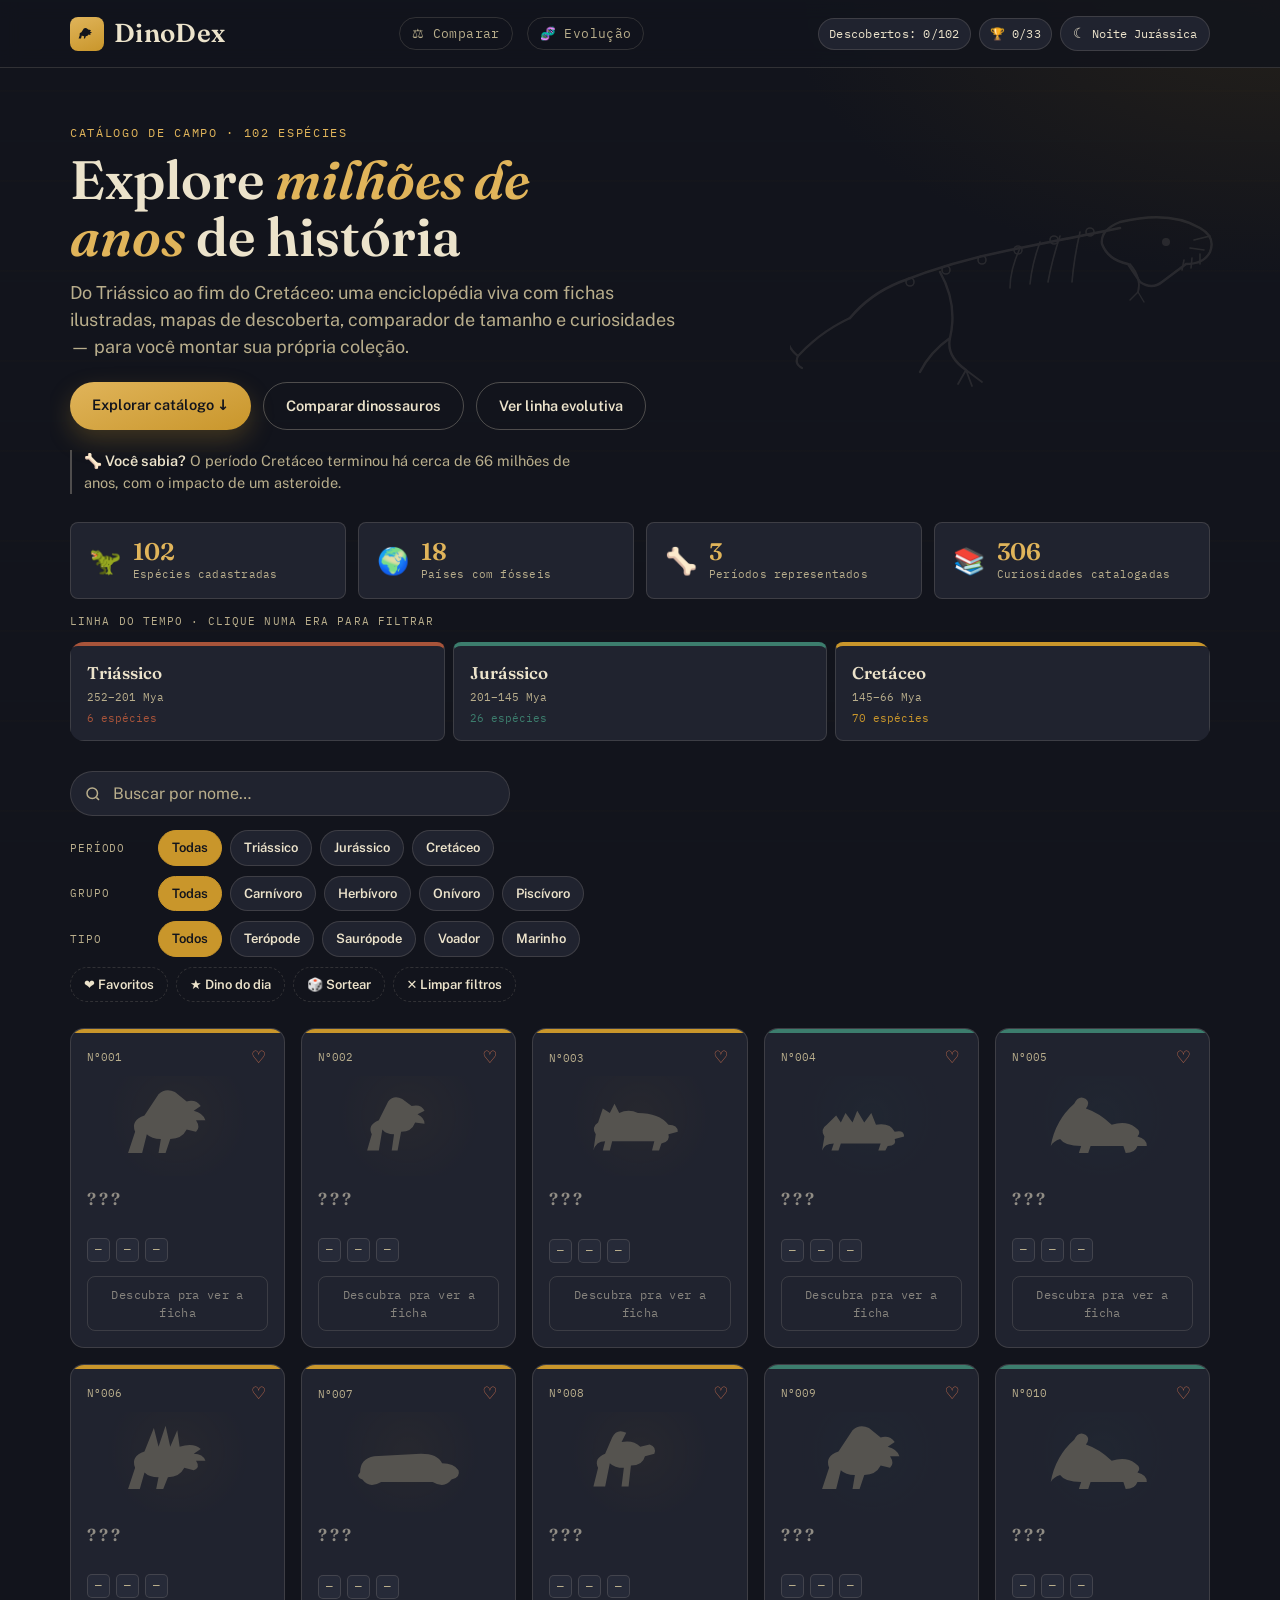
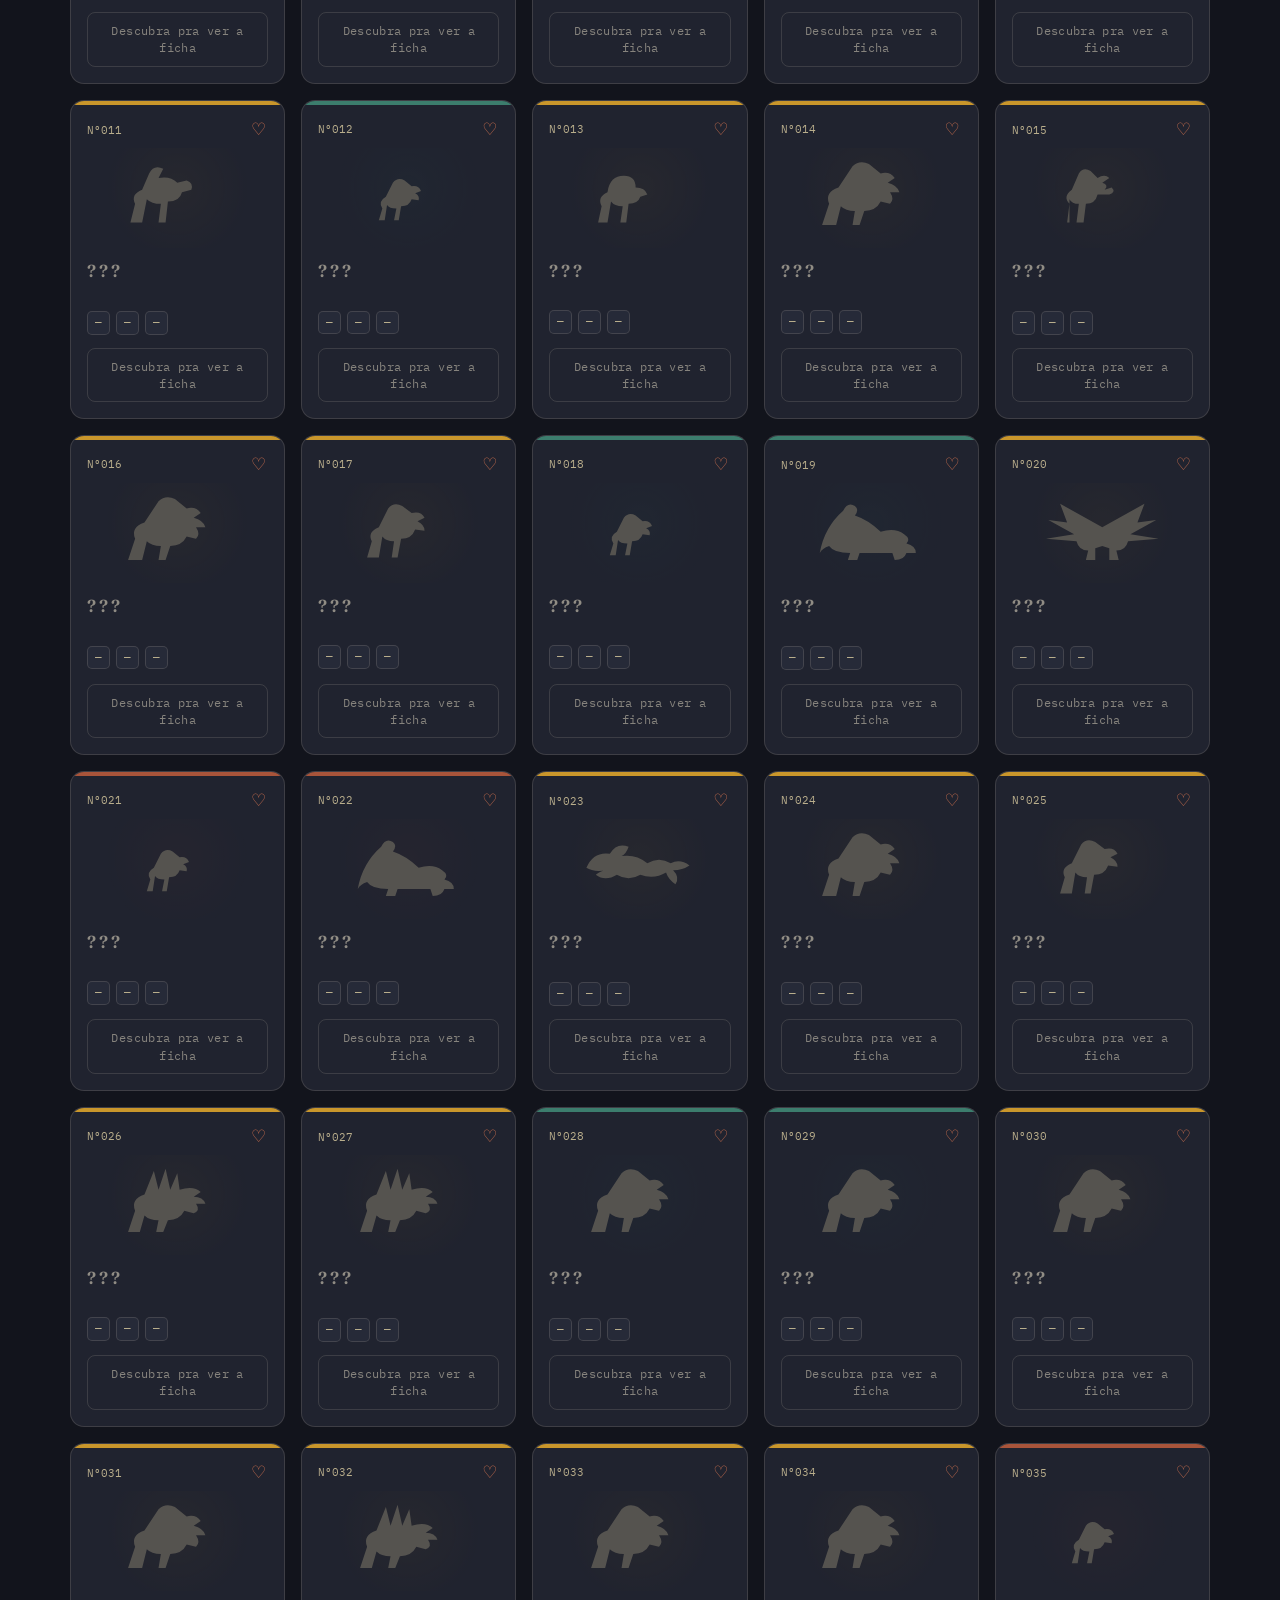
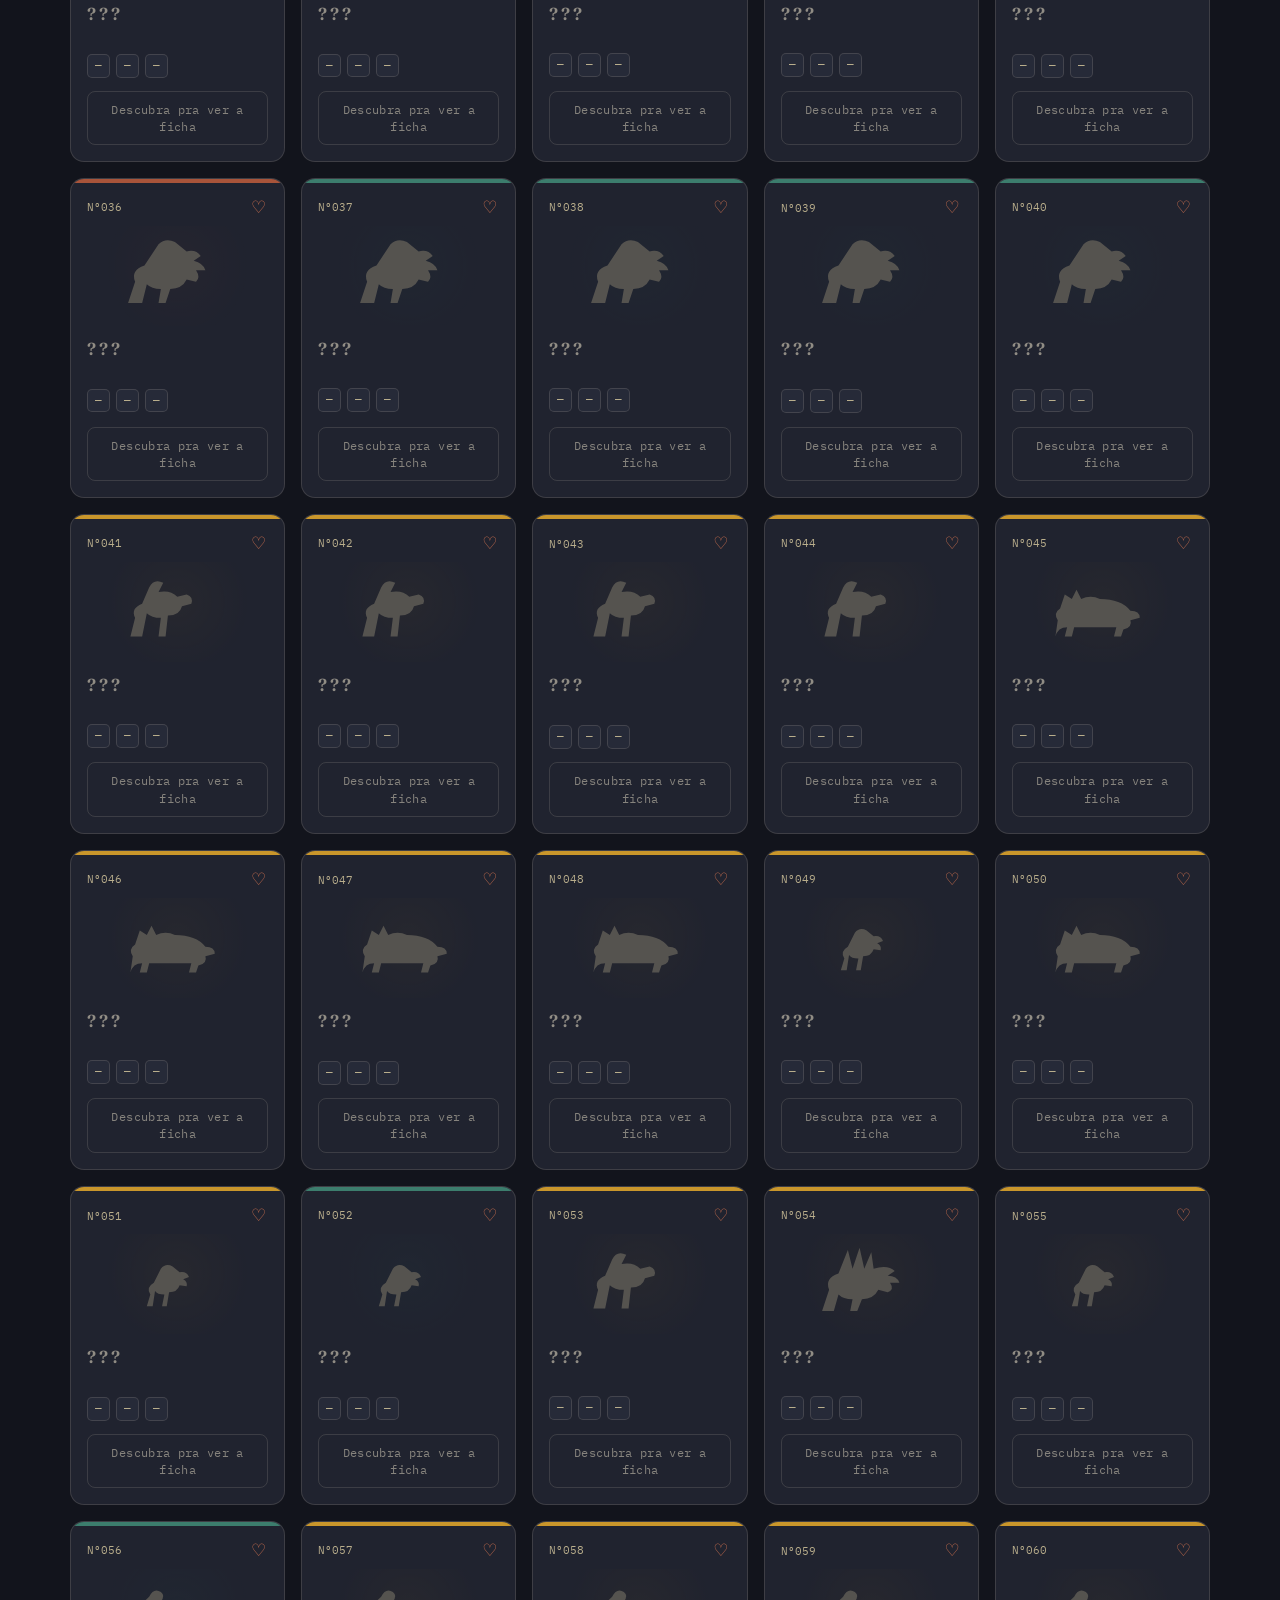
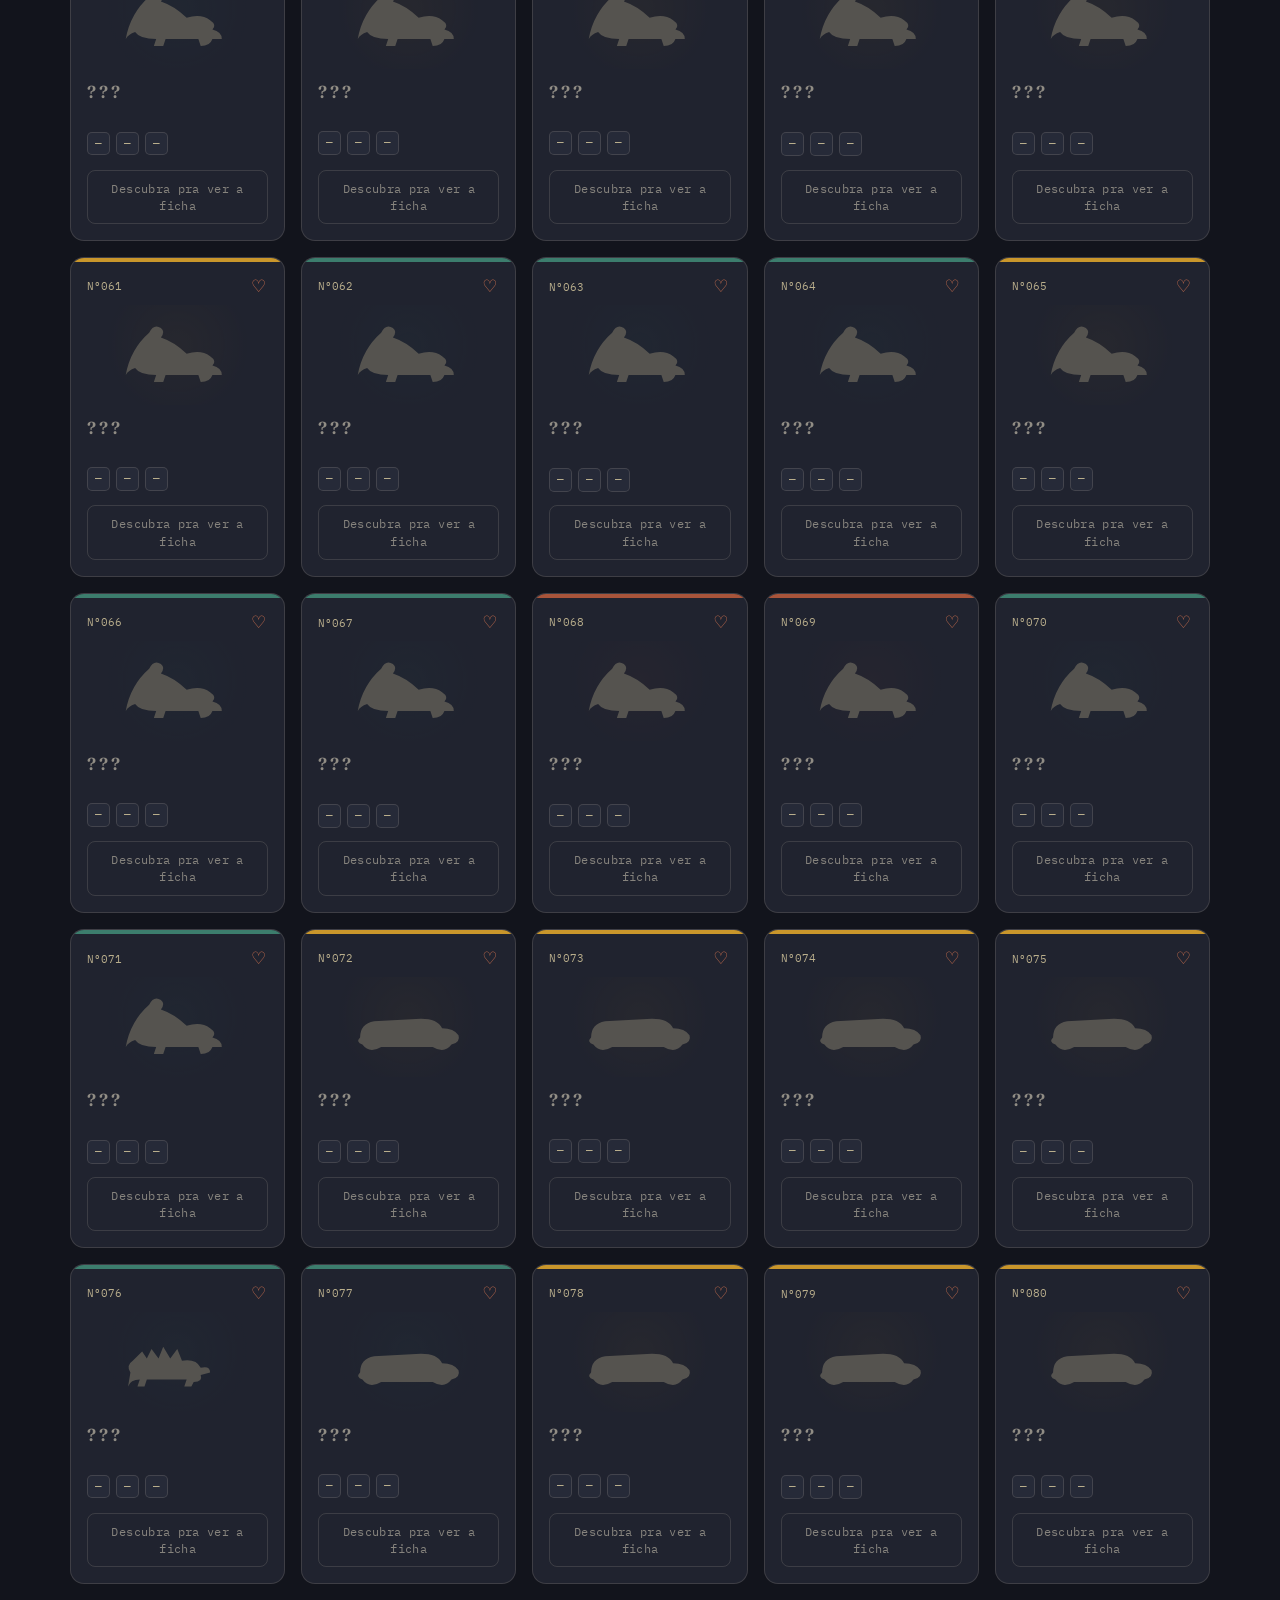
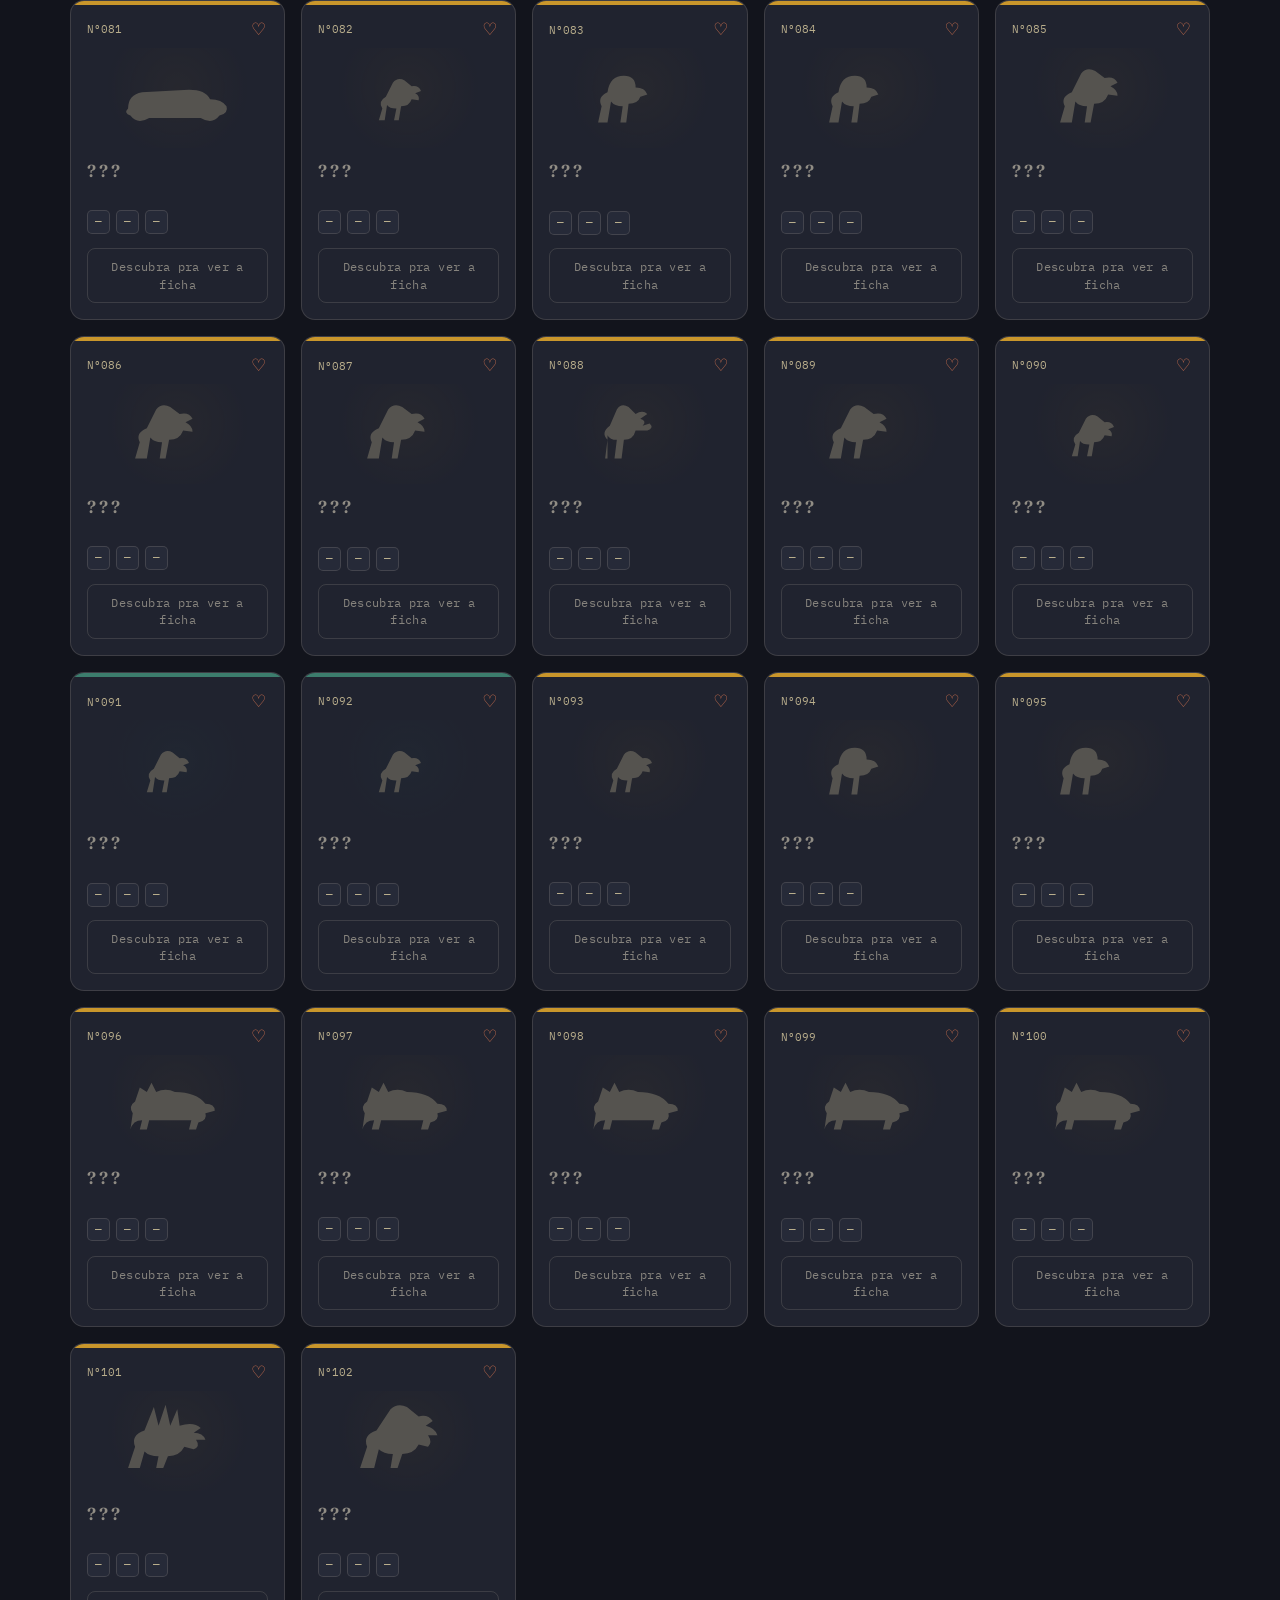
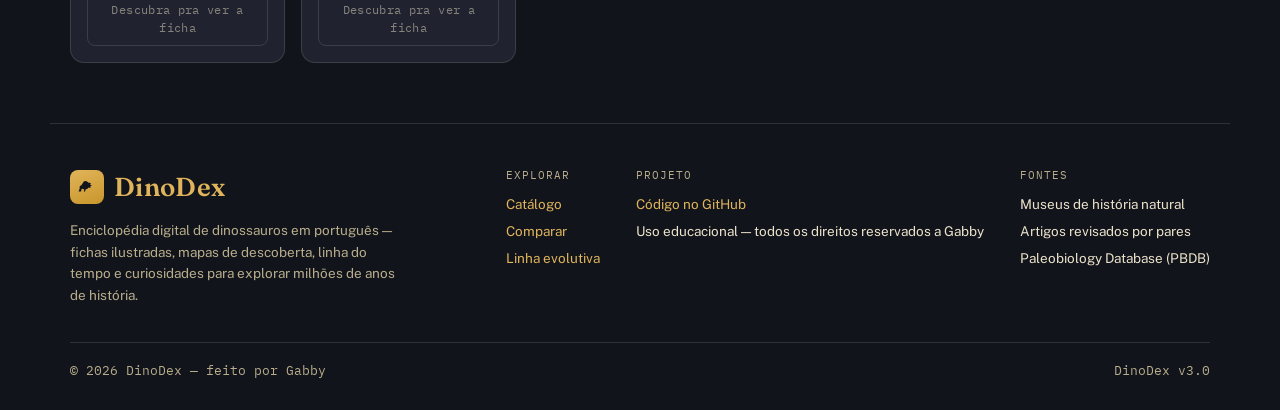
==== commit 1458ff1e: "Update index.html" ====
--- a/index.html
+++ b/index.html
@@ -42,7 +42,7 @@
     </nav>
     <div class="header-stats">
       <span id="dexProgress" class="stat-pill">Descobertos: 0/50</span>
-      <span id="achProgress" class="stat-pill">🏆 0/22</span>
+      <span id="achProgress" class="stat-pill">🏆 0/33</span>
       <button type="button" class="theme-toggle" data-theme-toggle aria-pressed="false">
         <span class="theme-icon">☾</span><span class="theme-label">Noite Jurássica</span>
       </button>
--- a/css/styles.css
+++ b/css/styles.css
@@ -95,6 +95,15 @@
     repeating-linear-gradient(180deg, rgba(201,150,43,.035) 0 2px, transparent 2px 90px),
     repeating-linear-gradient(180deg, rgba(60,125,109,.035) 0 2px, transparent 2px 140px);
 }
+/* ===== textura extra: curvas de nível de mapa geológico, quase imperceptível ===== */
+.topo-bg{
+  position:fixed; inset:0; pointer-events:none; z-index:0;
+  opacity:.4;
+  background-image:
+    repeating-radial-gradient(circle at 12% 18%, transparent 0 46px, rgba(236,227,203,.028) 47px 48px),
+    repeating-radial-gradient(circle at 88% 78%, transparent 0 60px, rgba(236,227,203,.024) 61px 62px);
+}
+:root[data-theme="dia"] .topo-bg{opacity:.55;}
 
 /* ===== HEADER ===== */
 .site-header{
@@ -204,6 +213,48 @@
 }
 .hero-daily strong{color:var(--paper); font-weight:600;}
 
+/* ===== ilustração decorativa do hero (esqueleto estilo museu) ===== */
+.hero{position:relative; overflow:hidden;}
+.hero-fossil-art{
+  position:absolute;
+  right:-40px; top:50%; transform:translateY(-50%);
+  width:min(46%, 480px); height:auto;
+  color:var(--paper);
+  opacity:.1;
+  pointer-events:none;
+  z-index:0;
+}
+:root[data-theme="dia"] .hero-fossil-art{opacity:.14;}
+.hero > *:not(.hero-fossil-art){position:relative; z-index:1;}
+@media (max-width:900px){ .hero-fossil-art{display:none;} }
+
+/* ===== seção de estatísticas do catálogo ===== */
+.stats-section{
+  max-width:1180px; margin:0 auto;
+  padding:6px 20px 4px;
+  position:relative; z-index:1;
+}
+.stats-grid{
+  display:grid;
+  grid-template-columns:repeat(auto-fit, minmax(180px,1fr));
+  gap:12px;
+}
+.stat-card{
+  background:var(--panel);
+  border:1px solid var(--line);
+  border-radius:var(--radius-sm);
+  padding:16px 18px;
+  display:flex; align-items:center; gap:12px;
+  transition:transform .15s ease, border-color .15s ease;
+}
+.stat-card:hover{transform:translateY(-2px); border-color:var(--line-strong);}
+.stat-card-icon{font-size:26px; line-height:1; flex:none;}
+.stat-card-num{
+  font-family:var(--font-display); font-weight:600;
+  font-size:24px; line-height:1.1; color:var(--gold-soft);
+}
+.stat-card-label{font-family:var(--font-mono); font-size:11px; color:var(--paper-dim); letter-spacing:.02em;}
+
 /* ===== TIMELINE EXPLORER (Home) ===== */
 .section-eyebrow{
   font-family:var(--font-mono); font-size:11px; letter-spacing:.1em;
@@ -308,12 +359,13 @@
 
 .card{
   position:relative;
-  display:block;
+  display:flex;
+  flex-direction:column;
   color:var(--paper);
   background:var(--panel);
   border:1px solid var(--line);
   border-radius:var(--radius);
-  padding:16px 14px 14px;
+  padding:18px 16px 16px;
   overflow:hidden;
   cursor:pointer;
   transition:transform .18s ease, box-shadow .18s ease, border-color .18s ease;
@@ -341,16 +393,18 @@
 }
 .card-fav:hover{transform:scale(1.15);}
 .card-icon{
-  width:100%; height:76px;
+  width:100%; height:100px;
   display:flex; align-items:center; justify-content:center;
   color:var(--era-color, var(--gold));
   opacity:.92;
-}
-.card-icon svg{width:78%; height:78%;}
+  background:radial-gradient(circle at 50% 40%, color-mix(in srgb, var(--era-color, var(--gold)) 12%, transparent), transparent 70%);
+  border-radius:var(--radius-sm);
+}
+.card-icon svg{width:82%; height:82%;}
 .card.undiscovered .card-icon{color:var(--paper-dim); opacity:.35;}
 .card-name{
   font-family:var(--font-display); font-weight:600;
-  font-size:17px; margin:8px 0 1px;
+  font-size:17px; margin:10px 0 1px;
 }
 .card.undiscovered .card-name{letter-spacing:3px; opacity:.55;}
 .card-latin{font-style:italic; font-size:12.5px; color:var(--paper-dim); margin-bottom:10px; min-height:16px;}
@@ -361,16 +415,51 @@
   background:var(--panel-2); color:var(--paper-dim);
   border:1px solid var(--line);
 }
+.card-view-btn{
+  margin-top:14px;
+  width:100%;
+  font-family:var(--font-mono); font-size:11.5px; letter-spacing:.03em;
+  text-align:center;
+  padding:9px 10px;
+  border-radius:8px;
+  background:transparent;
+  border:1px solid var(--line-strong);
+  color:var(--paper);
+  transition:border-color .15s ease, background .15s ease, color .15s ease;
+}
+.card:hover .card-view-btn{border-color:var(--gold-soft); color:var(--gold-soft);}
+.card.undiscovered .card-view-btn{opacity:.5;}
 
 /* ===== FOOTER ===== */
 .site-footer{
   max-width:1180px; margin:0 auto;
-  padding:20px 20px 40px;
+  padding:44px 20px 30px;
   color:var(--paper-dim);
-  font-size:13px;
   border-top:1px solid var(--line);
+  position:relative; z-index:1;
+}
+.footer-top{
+  display:flex; flex-wrap:wrap; gap:28px;
+  justify-content:space-between;
+  padding-bottom:22px;
+}
+.footer-brand{max-width:340px;}
+.footer-brand .brand{margin-bottom:8px;}
+.footer-tagline{font-size:13.5px; line-height:1.6; color:var(--paper-dim);}
+.footer-links{display:flex; flex-wrap:wrap; gap:36px;}
+.footer-col-title{
+  font-family:var(--font-mono); font-size:10.5px; letter-spacing:.1em;
+  text-transform:uppercase; color:var(--paper-dim); margin:0 0 10px;
+}
+.footer-col a, .footer-col span{
+  display:block; font-size:13.5px; color:var(--paper);
+  text-decoration:none; margin-bottom:7px;
+}
+.footer-col a:hover{color:var(--gold-soft); text-decoration:underline;}
+.footer-bottom{
   display:flex; flex-wrap:wrap; gap:8px 18px; justify-content:space-between;
-  position:relative; z-index:1;
+  padding-top:18px; border-top:1px solid var(--line);
+  font-size:12.5px; font-family:var(--font-mono);
 }
 .site-footer a{color:var(--gold-soft); text-decoration:none;}
 .site-footer a:hover{text-decoration:underline;}
@@ -410,6 +499,7 @@
   border-radius:20px;
   overflow:hidden;
   animation:card-in .45s ease both;
+  box-shadow:0 0 0 1px var(--line) inset, var(--shadow);
 }
 .detail-hero{
   position:relative;
@@ -418,6 +508,13 @@
     radial-gradient(600px 260px at 85% -20%, color-mix(in srgb, var(--era-color, var(--gold)) 30%, transparent), transparent 70%),
     var(--panel-2);
   border-bottom:1px solid var(--line);
+}
+.detail-hero::before{
+  content:"";
+  position:absolute; inset:8px; pointer-events:none;
+  border:1px solid color-mix(in srgb, var(--era-color, var(--gold)) 35%, transparent);
+  border-radius:12px;
+  opacity:.5;
 }
 .d-header{display:flex; justify-content:space-between; align-items:flex-start; gap:12px;}
 .d-num{font-family:var(--font-mono); font-size:12px; color:var(--paper-dim);}
@@ -453,7 +550,7 @@
   box-shadow:var(--shadow);
 }
 .d-name{font-family:var(--font-display); font-weight:600; font-size:clamp(26px,4vw,36px); margin:0;}
-.d-latin{font-style:italic; color:var(--paper-dim); font-size:16px; margin-top:2px;}
+.d-latin{font-style:italic; color:var(--paper-dim); font-size:16px; margin-top:2px; letter-spacing:.02em;}
 
 .tag-row{display:flex; flex-wrap:wrap; gap:8px; margin-top:14px;}
 .tag{
@@ -692,4 +789,7 @@
   .detail-hero{padding:20px 18px 18px;}
   .compare-wrap{gap:24px;}
   .evo-chain{max-width:100%;}
-}
+  .stats-grid{grid-template-columns:repeat(2, 1fr);}
+  .footer-top{gap:22px;}
+  .footer-links{gap:24px;}
+}
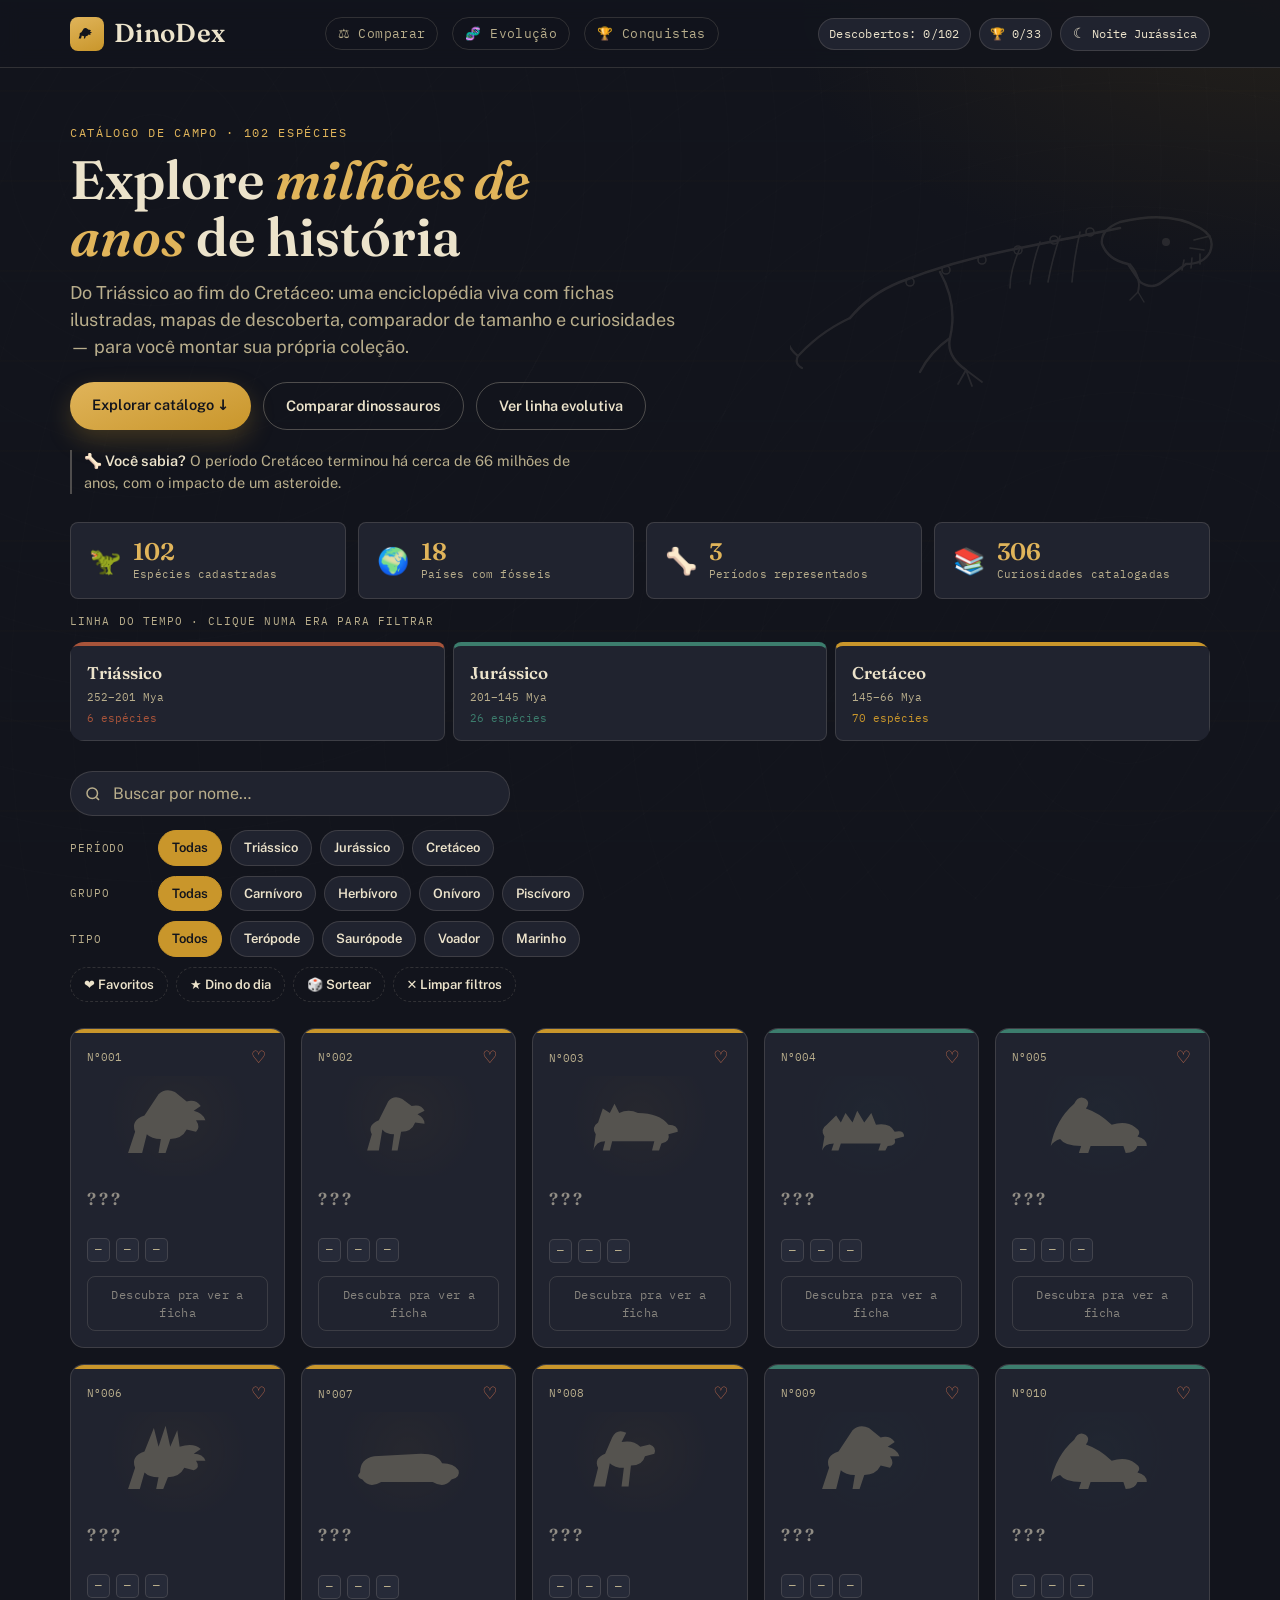
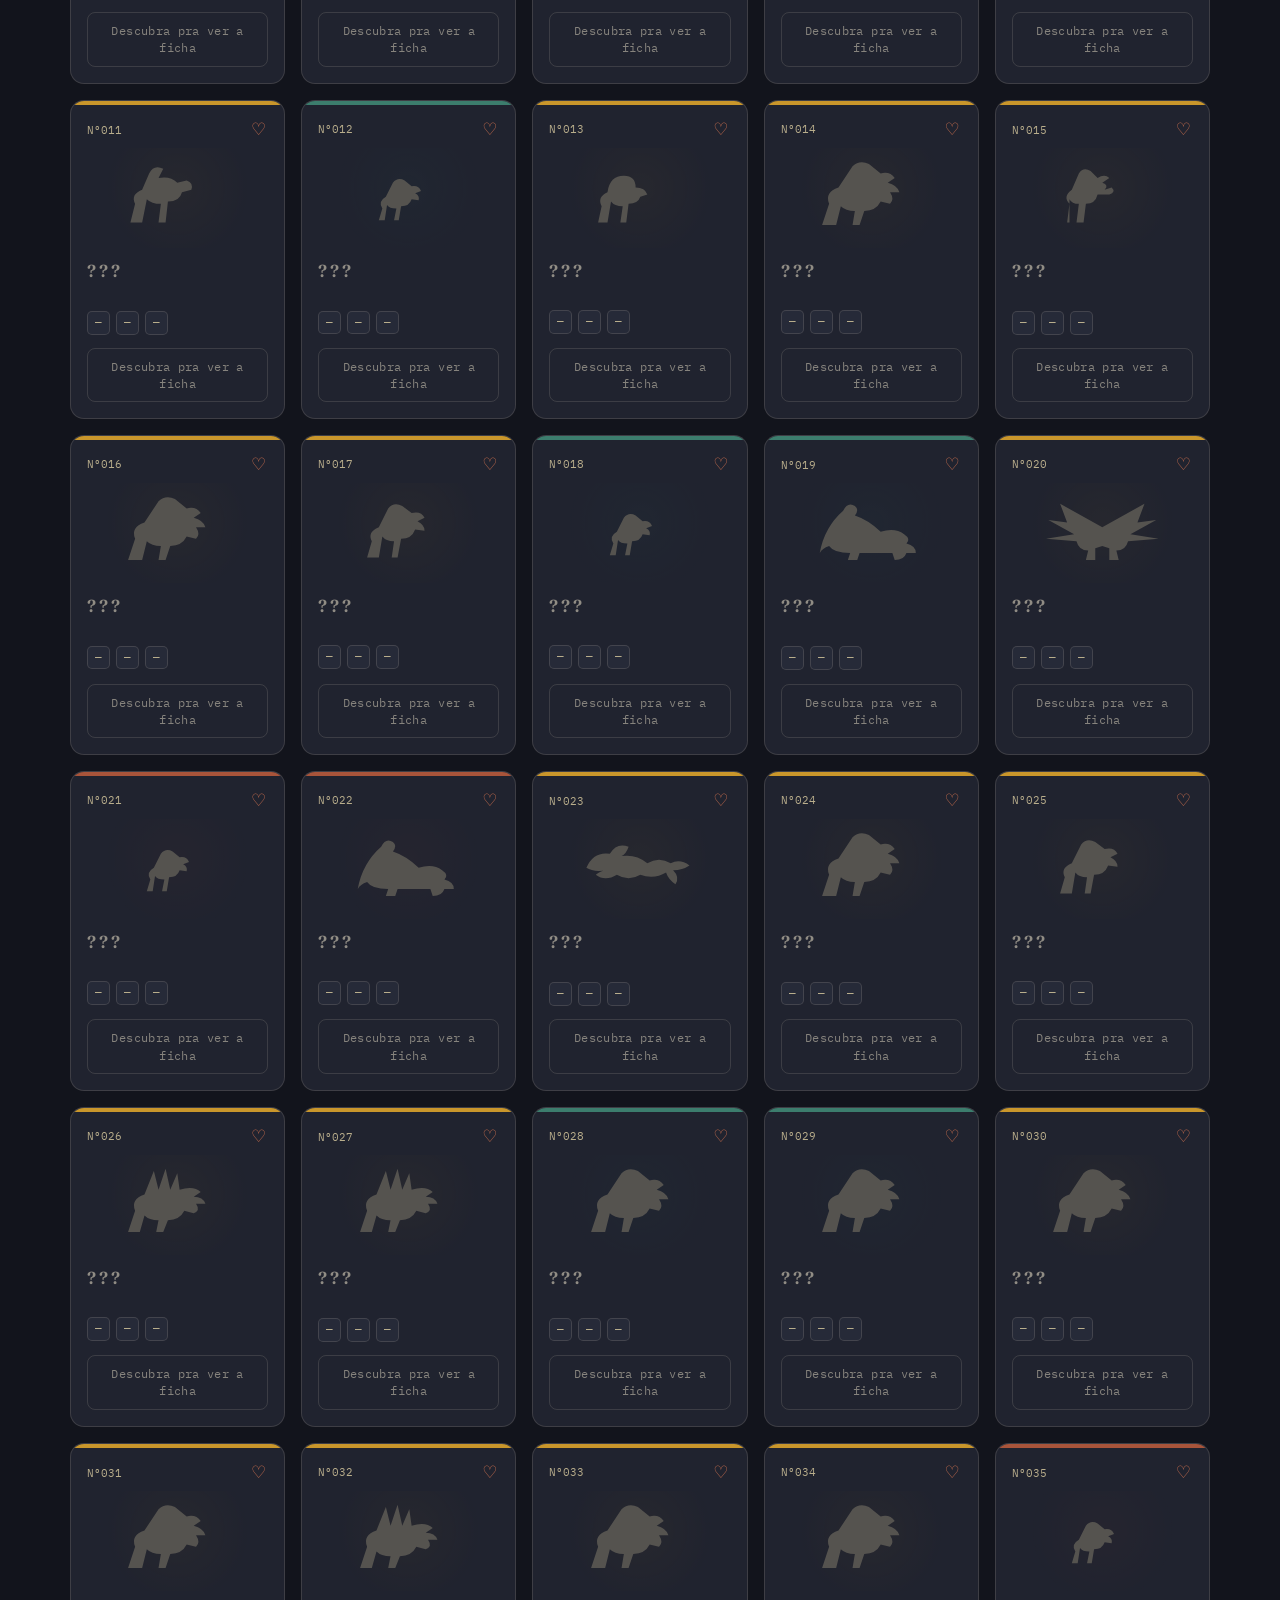
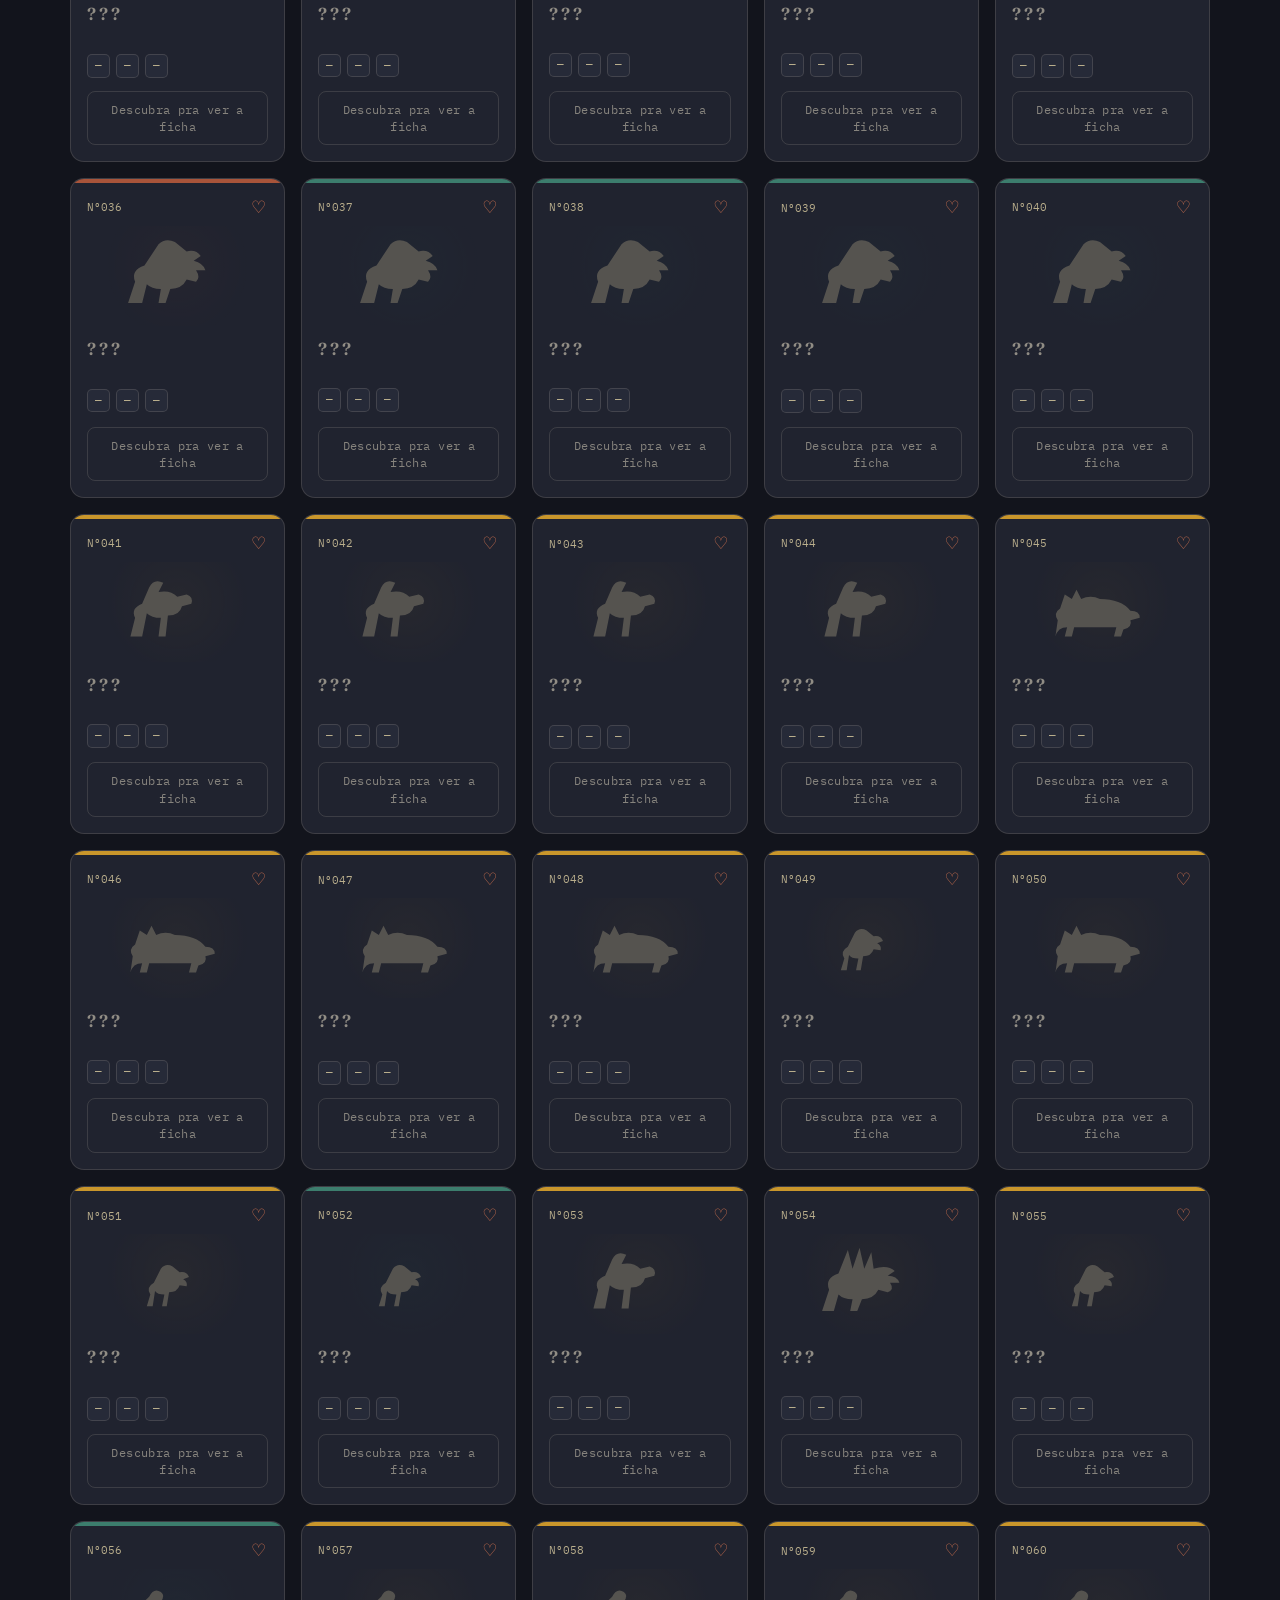
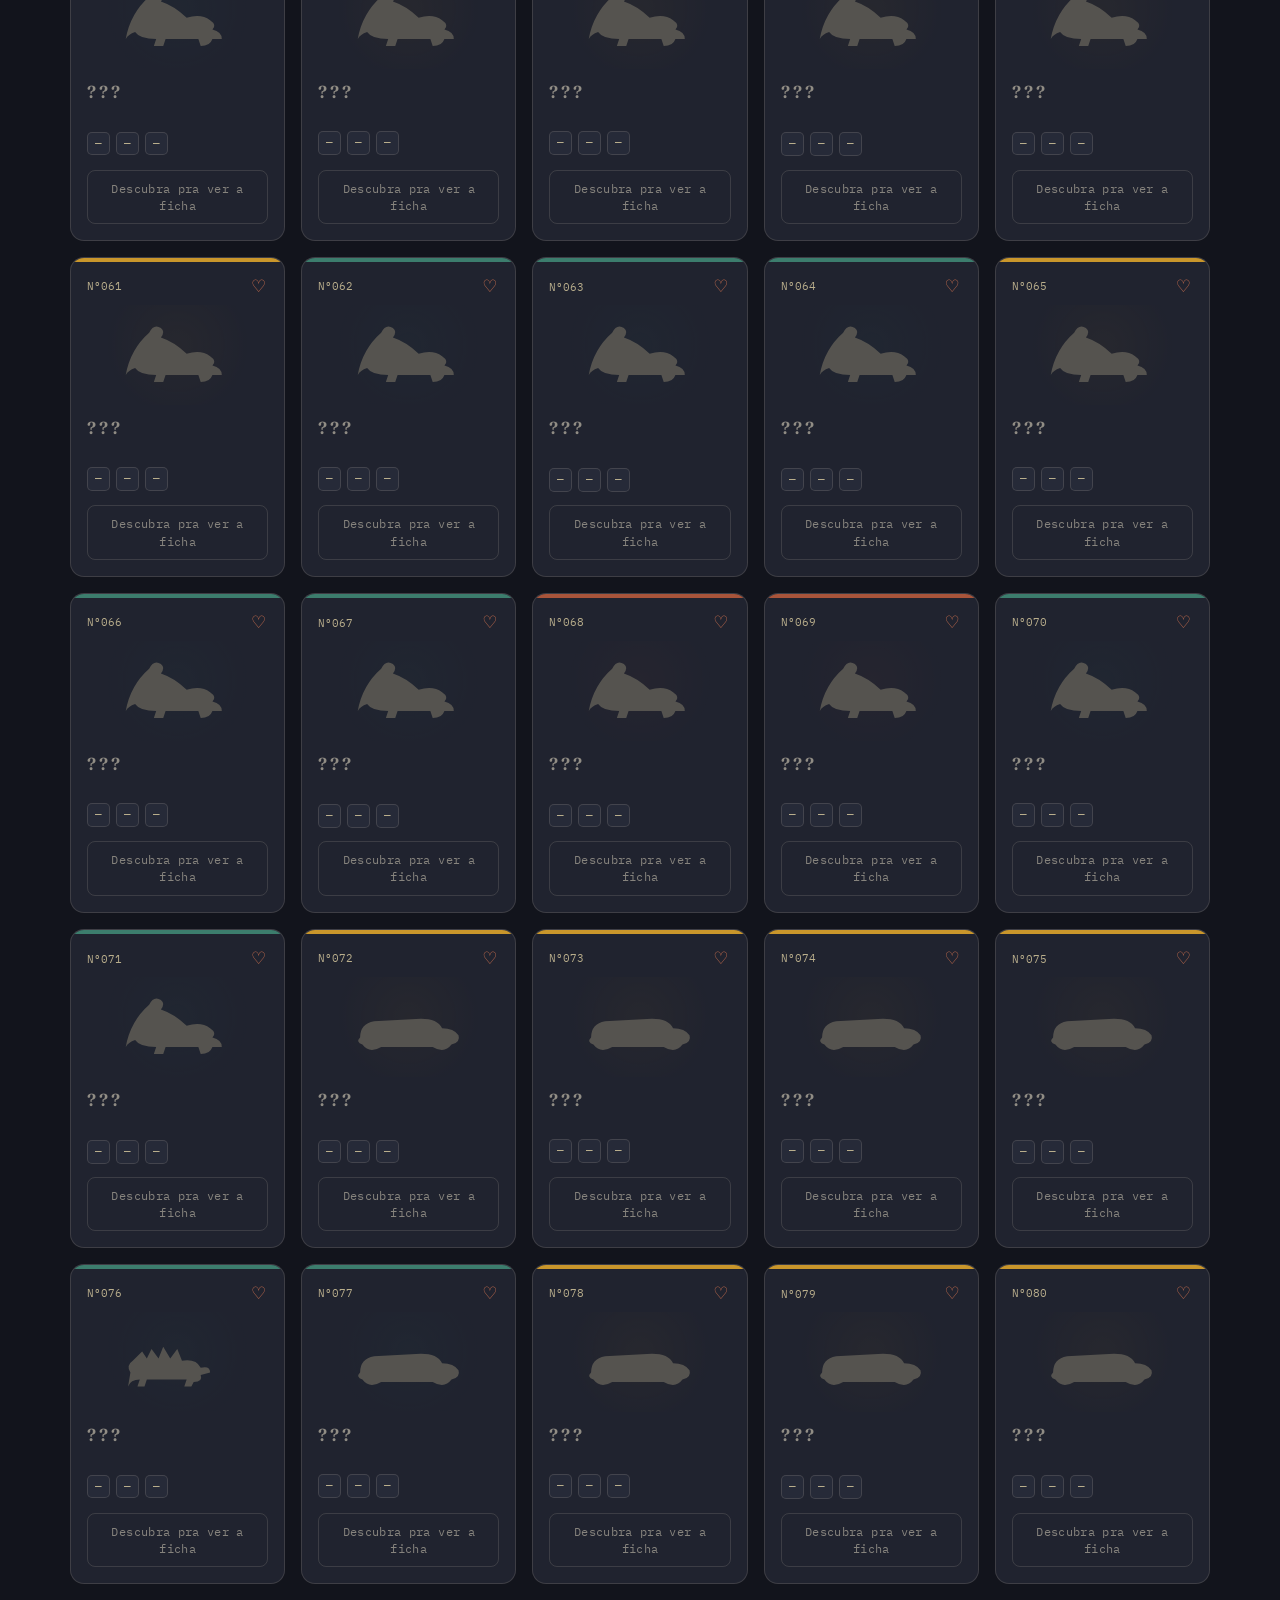
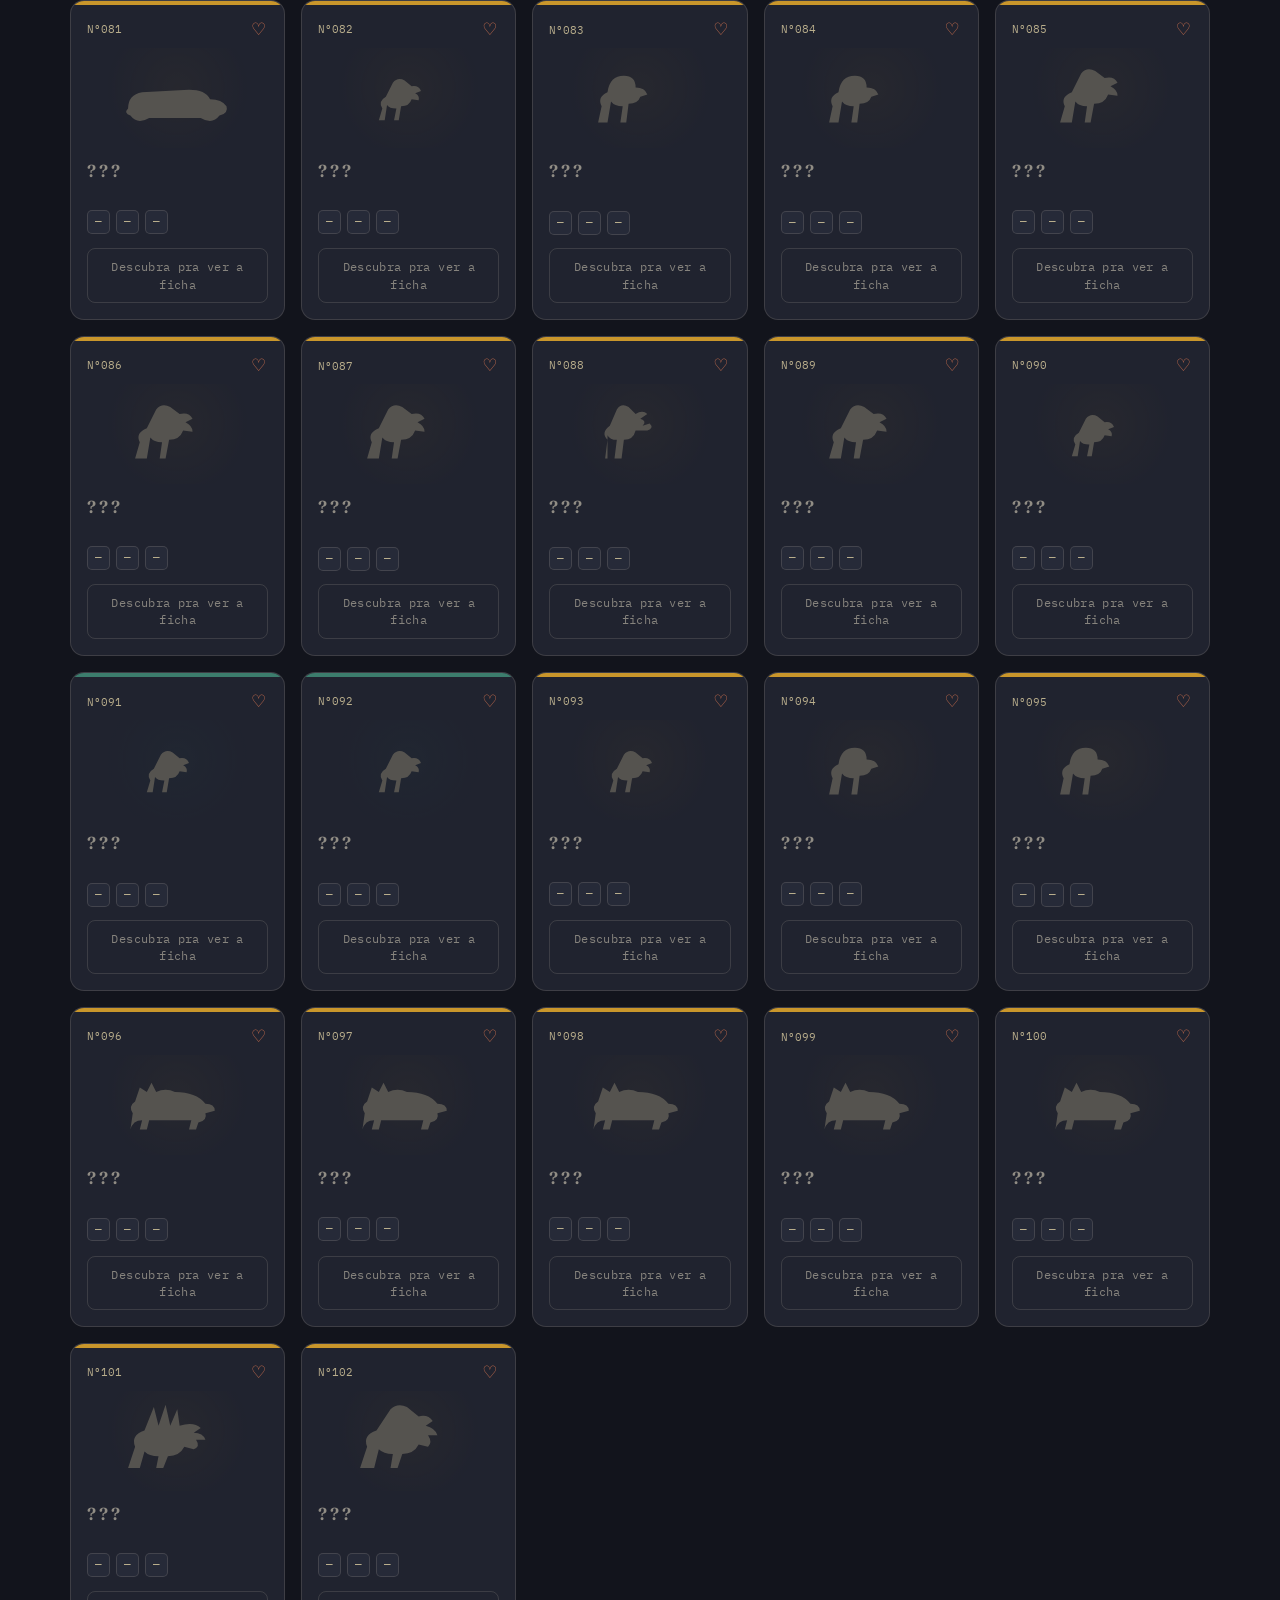
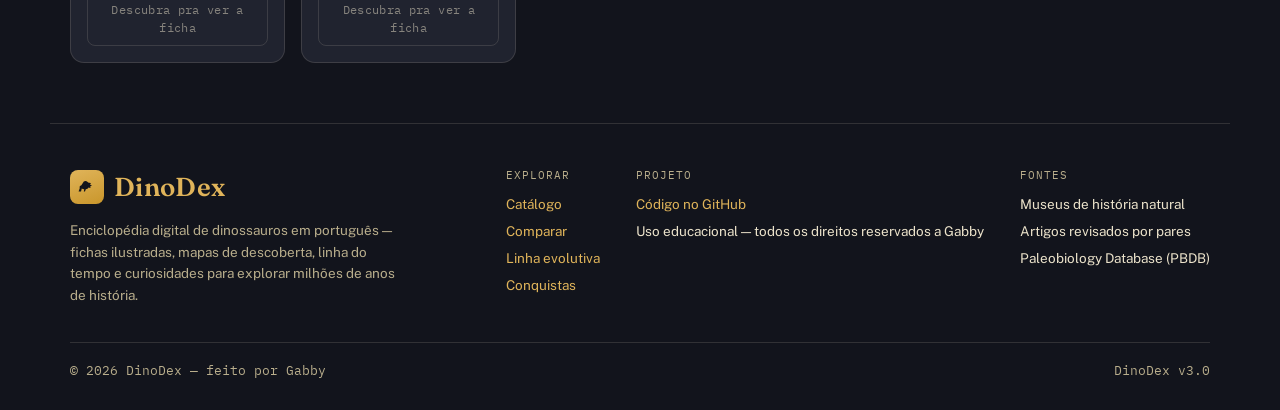
==== commit f9fdd9c9: "Update index.html" ====
--- a/index.html
+++ b/index.html
@@ -27,6 +27,7 @@
 </head>
 <body>
 <div class="strata-bg" aria-hidden="true"></div>
+<div class="topo-bg" aria-hidden="true"></div>
 
 <header class="site-header">
   <div class="header-inner">
@@ -39,9 +40,10 @@
     <nav class="header-nav">
       <a href="compare.html">⚖<span class="header-nav-label"> Comparar</span></a>
       <a href="evolucao.html">🧬<span class="header-nav-label"> Evolução</span></a>
+      <a href="conquistas.html">🏆<span class="header-nav-label"> Conquistas</span></a>
     </nav>
     <div class="header-stats">
-      <span id="dexProgress" class="stat-pill">Descobertos: 0/50</span>
+      <span id="dexProgress" class="stat-pill">Descobertos: 0/102</span>
       <span id="achProgress" class="stat-pill">🏆 0/33</span>
       <button type="button" class="theme-toggle" data-theme-toggle aria-pressed="false">
         <span class="theme-icon">☾</span><span class="theme-label">Noite Jurássica</span>
@@ -130,6 +132,7 @@
         <a href="index.html">Catálogo</a>
         <a href="compare.html">Comparar</a>
         <a href="evolucao.html">Linha evolutiva</a>
+        <a href="conquistas.html">Conquistas</a>
       </div>
       <div class="footer-col">
         <p class="footer-col-title">Projeto</p>
--- a/css/styles.css
+++ b/css/styles.css
@@ -777,6 +777,39 @@
 .evo-sidenote-chip{text-decoration:none; transition:border-color .15s ease, color .15s ease;}
 .evo-sidenote-chip:hover{border-color:var(--gold-soft); color:var(--gold-soft);}
 
+/* ===== PÁGINA DE CONQUISTAS ===== */
+.ach-summary{
+  display:flex; flex-direction:column; align-items:flex-start; gap:6px;
+  margin:18px 0 30px; padding:20px 22px;
+  background:var(--panel); border:1px solid var(--line); border-radius:var(--radius-sm);
+  max-width:360px;
+}
+.ach-summary-num{font-family:var(--font-display); font-weight:600; font-size:34px; color:var(--gold-soft); line-height:1;}
+.ach-summary-total{font-size:18px; color:var(--paper-dim); font-weight:500;}
+.ach-summary-label{font-family:var(--font-mono); font-size:11px; color:var(--paper-dim); letter-spacing:.03em;}
+.ach-summary-bar{width:100%; height:6px; border-radius:4px; background:var(--panel-2); overflow:hidden; margin-top:8px;}
+.ach-summary-fill{height:100%; background:linear-gradient(90deg, var(--gold-soft), var(--gold)); transition:width .4s ease;}
+
+.ach-group{margin-bottom:30px;}
+.ach-group-title{
+  font-family:var(--font-mono); font-size:11px; letter-spacing:.1em; text-transform:uppercase;
+  color:var(--paper-dim); margin:0 0 12px; padding-bottom:8px; border-bottom:1px solid var(--line);
+}
+.ach-grid{display:grid; grid-template-columns:repeat(auto-fill, minmax(260px,1fr)); gap:12px;}
+.ach-card{
+  display:flex; align-items:flex-start; gap:12px;
+  padding:14px 16px; border-radius:var(--radius-sm);
+  background:var(--panel); border:1px solid var(--line);
+  transition:transform .15s ease, border-color .15s ease;
+}
+.ach-card.unlocked{border-color:color-mix(in srgb, var(--gold) 45%, var(--line));}
+.ach-card.unlocked:hover{transform:translateY(-2px);}
+.ach-card.locked{opacity:.55;}
+.ach-icon{font-size:22px; line-height:1; flex:none; margin-top:1px;}
+.ach-label{font-family:var(--font-display); font-weight:600; font-size:14.5px; margin-bottom:2px;}
+.ach-card.locked .ach-label{color:var(--paper-dim);}
+.ach-desc{font-size:12.5px; color:var(--paper-dim); line-height:1.4;}
+
 /* ===== responsivo ===== */
 @media (max-width:640px){
   .dino-grid{grid-template-columns:repeat(auto-fill, minmax(150px,1fr)); gap:12px;}
@@ -792,4 +825,6 @@
   .stats-grid{grid-template-columns:repeat(2, 1fr);}
   .footer-top{gap:22px;}
   .footer-links{gap:24px;}
-}
+  .ach-grid{grid-template-columns:1fr;}
+  .ach-summary{width:100%; max-width:none;}
+}
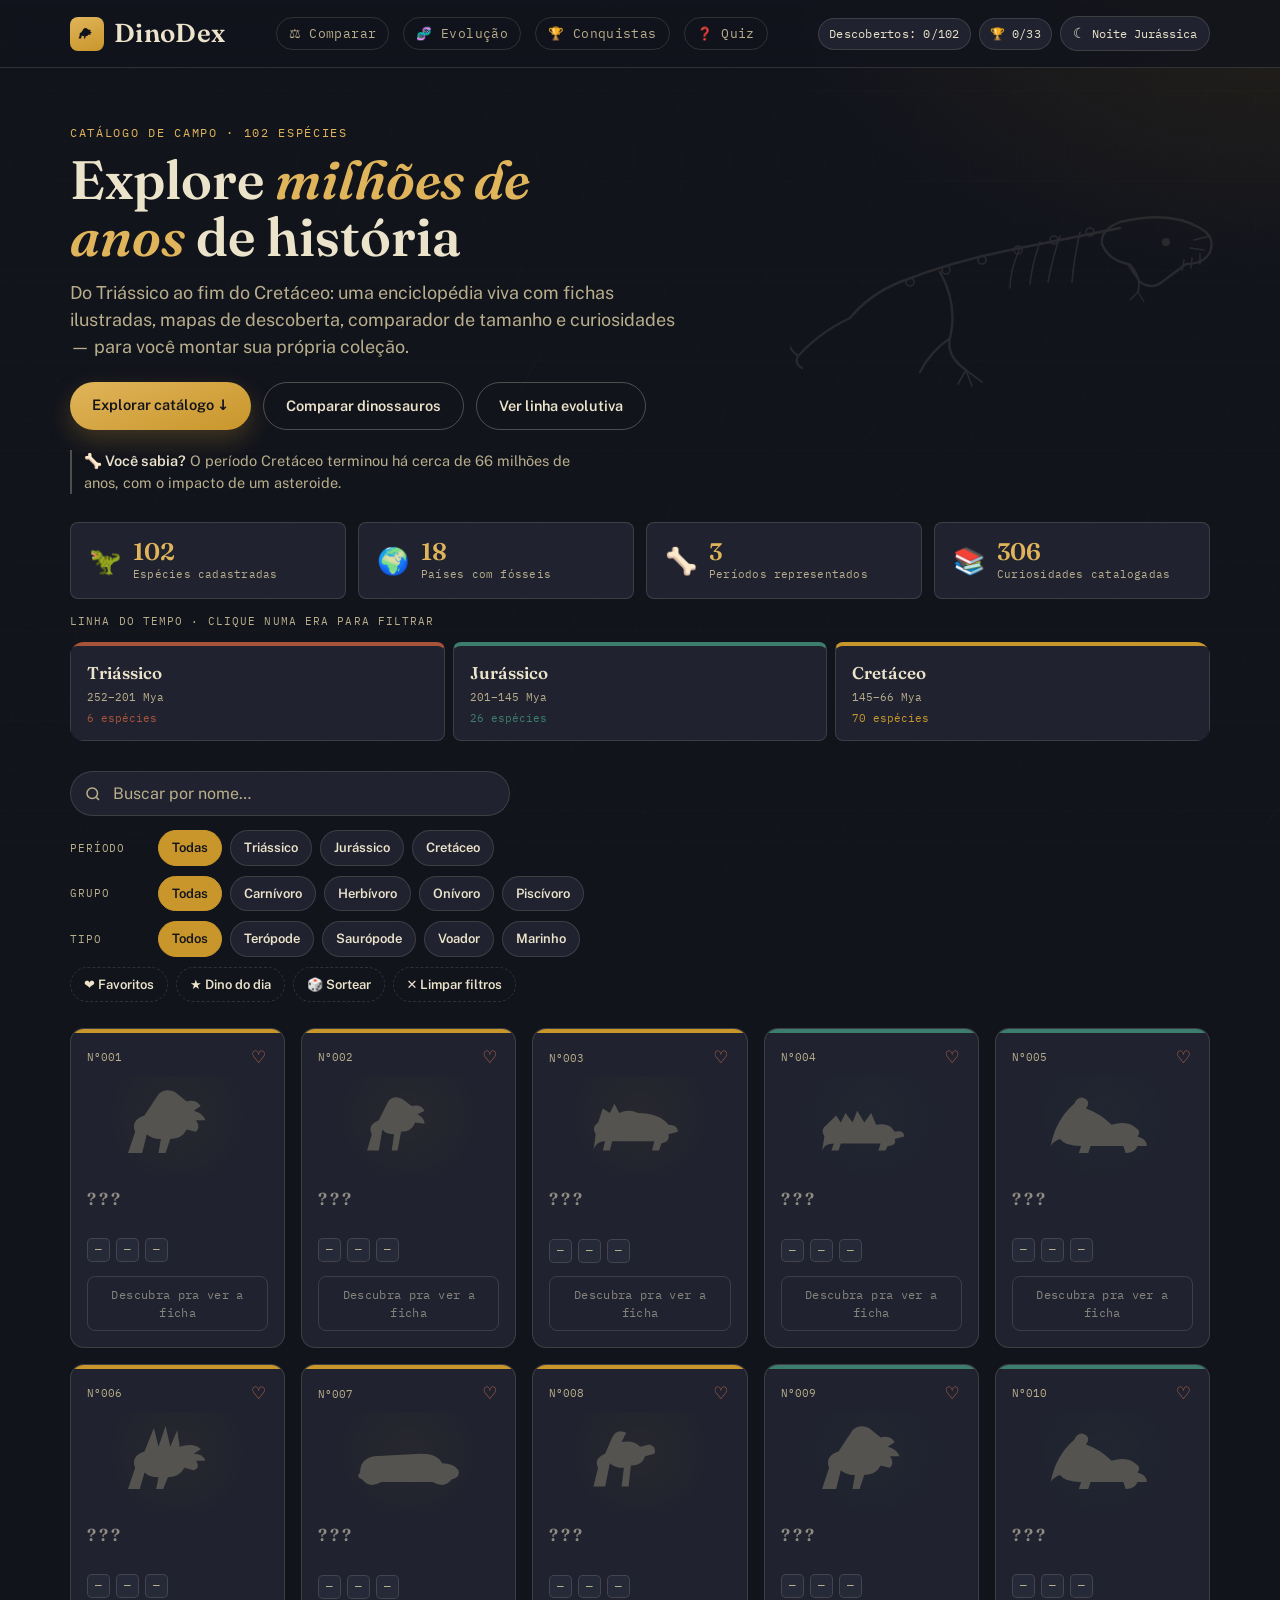
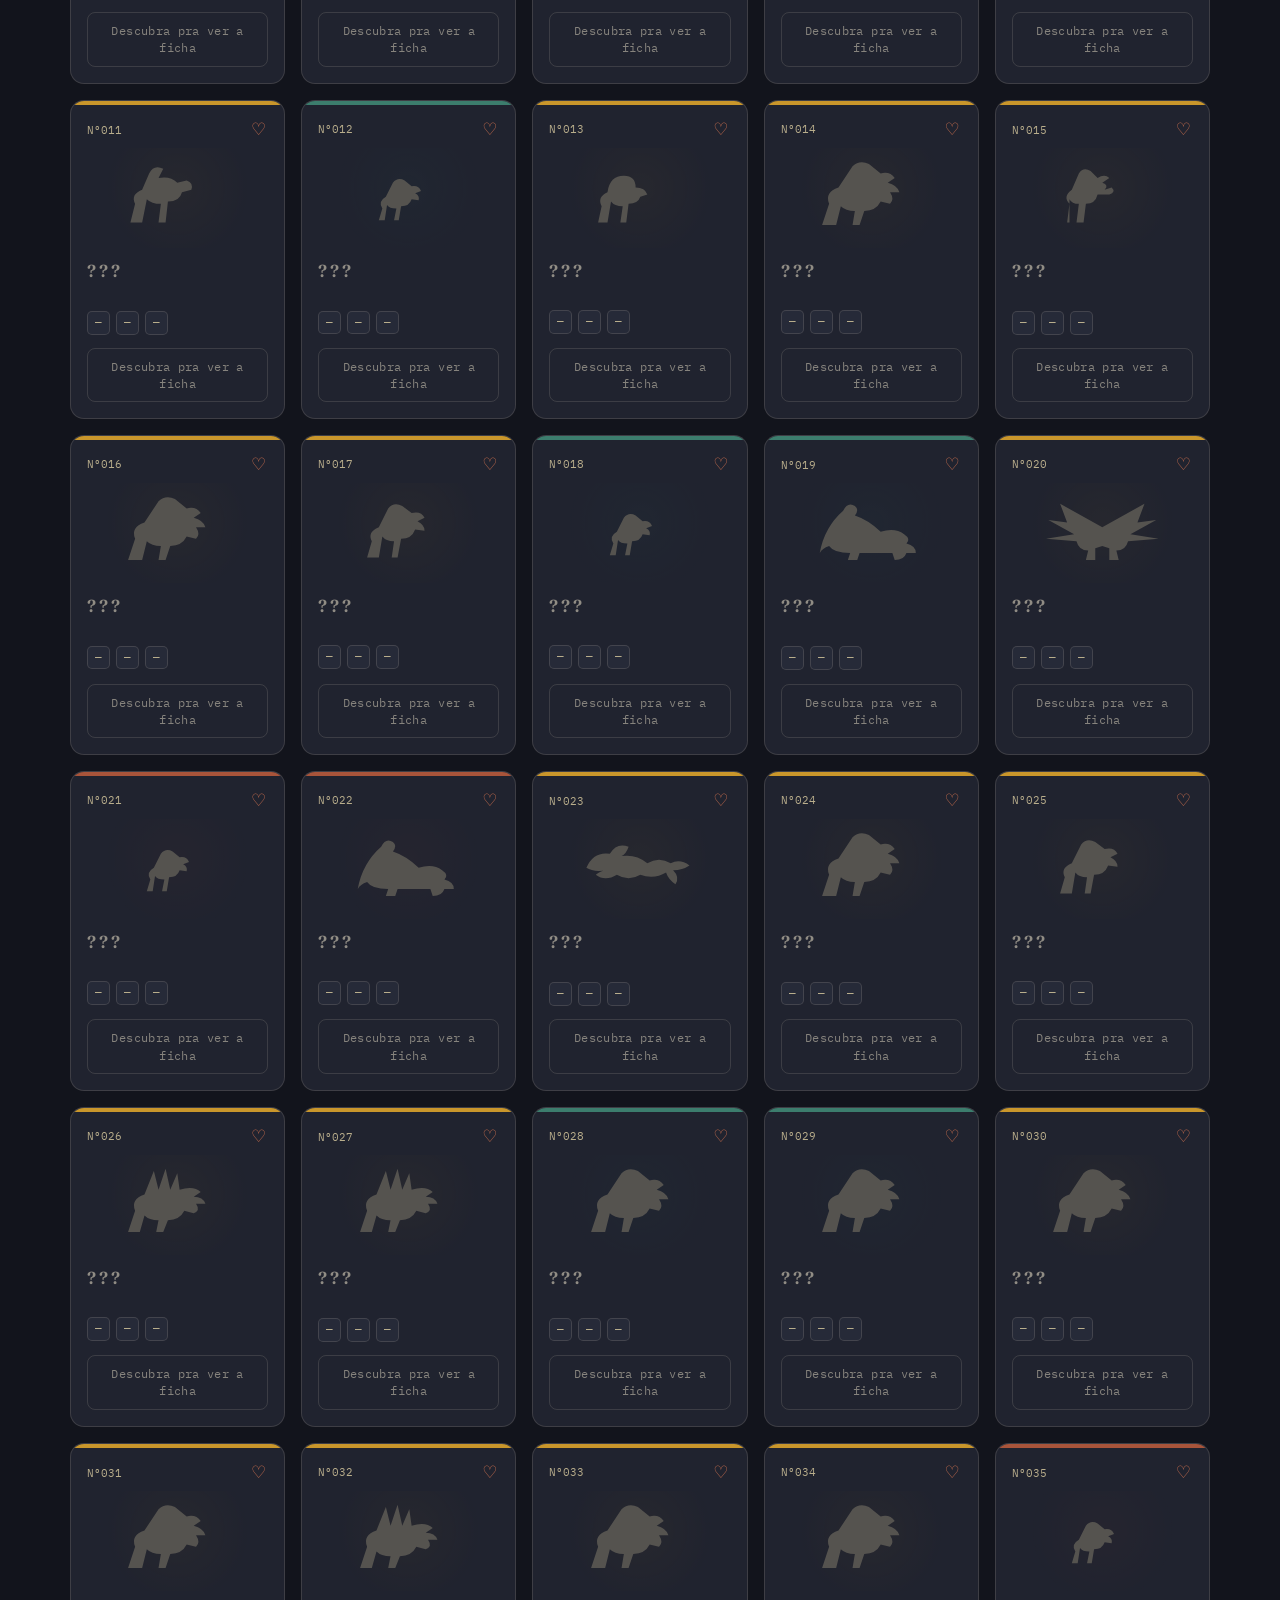
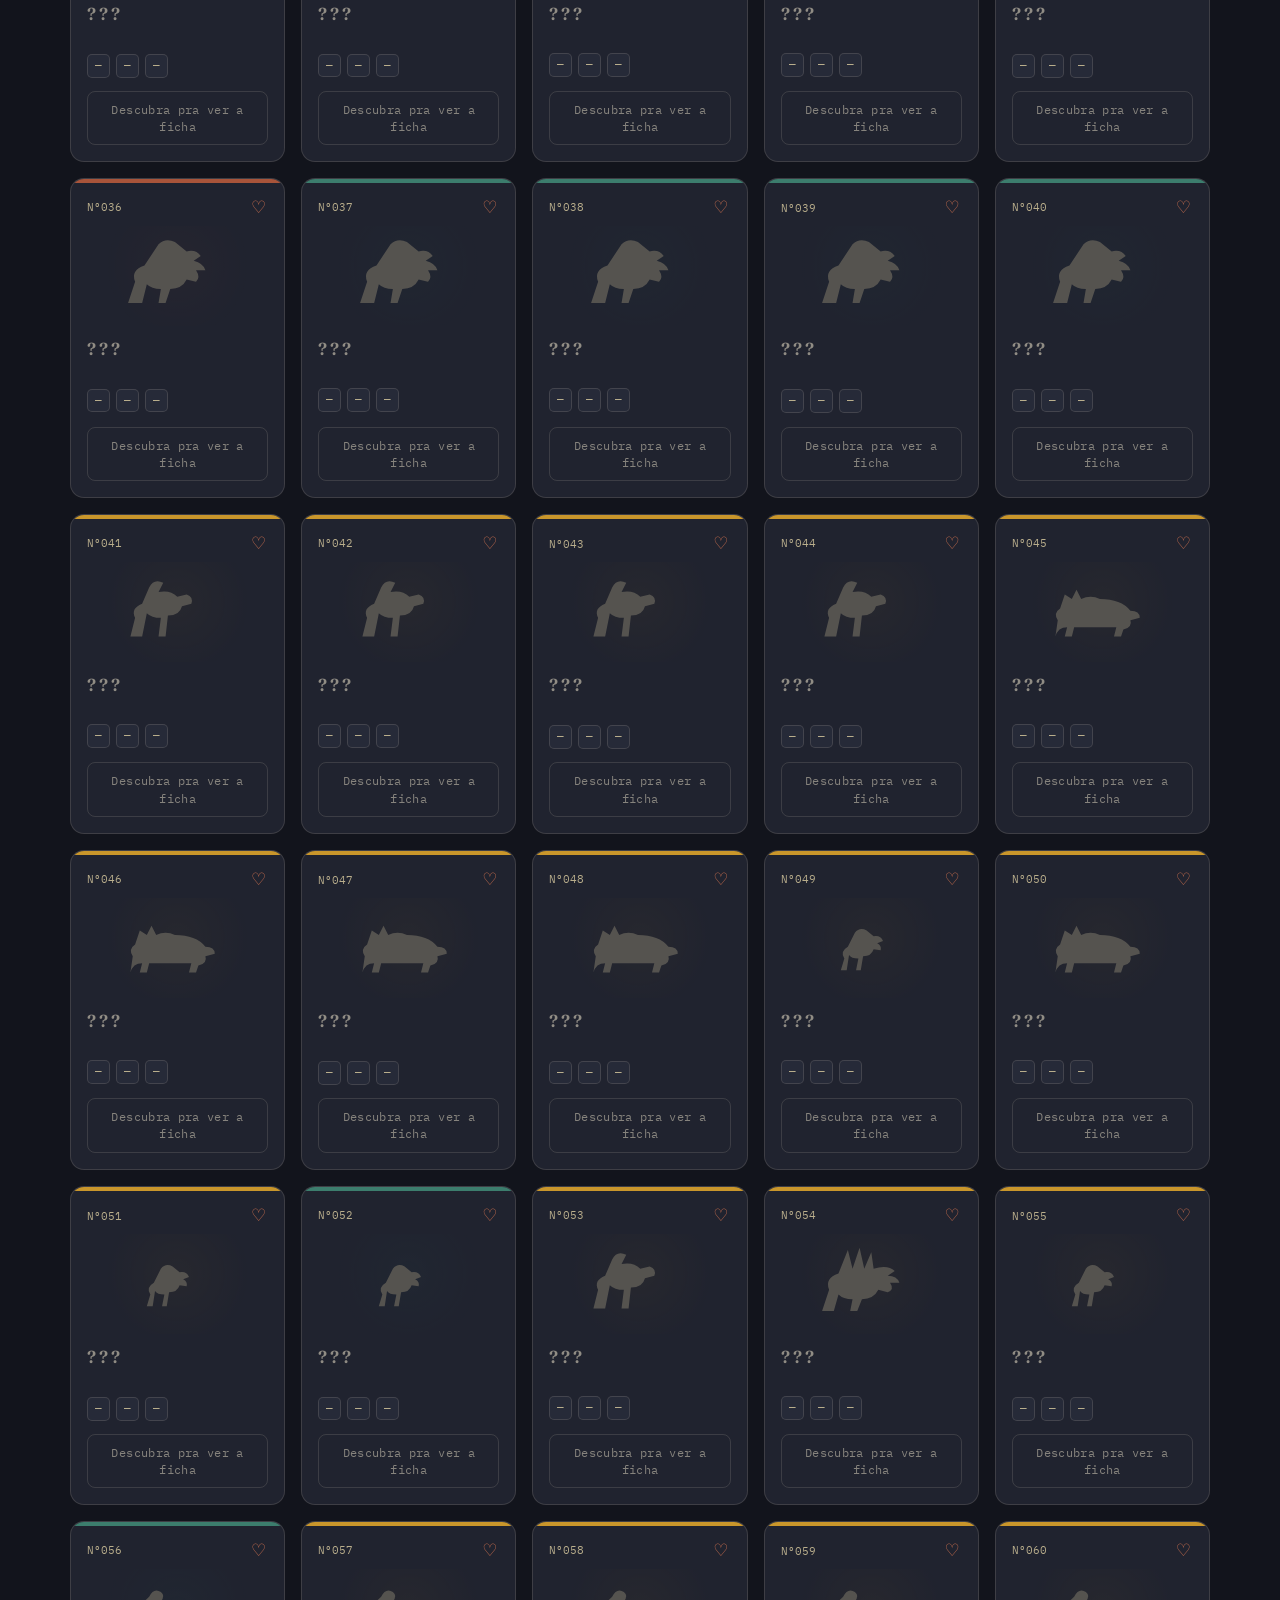
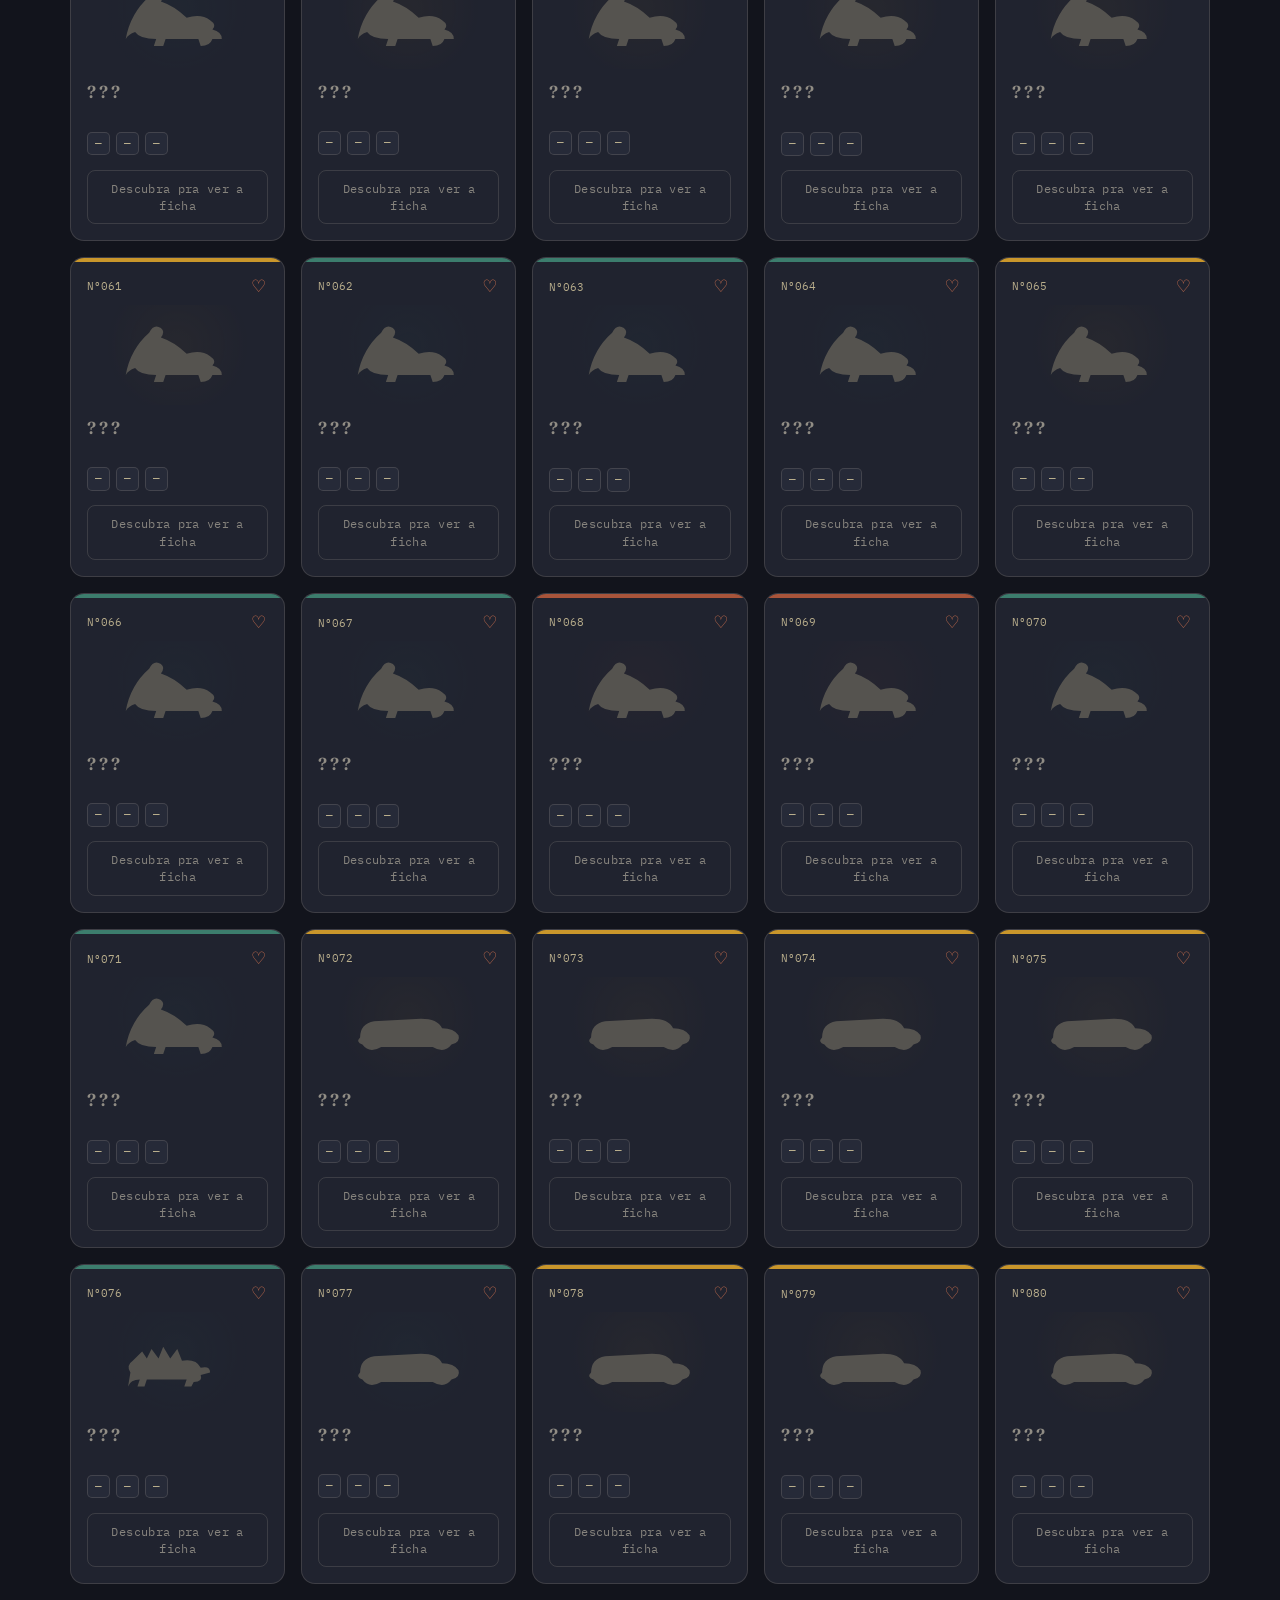
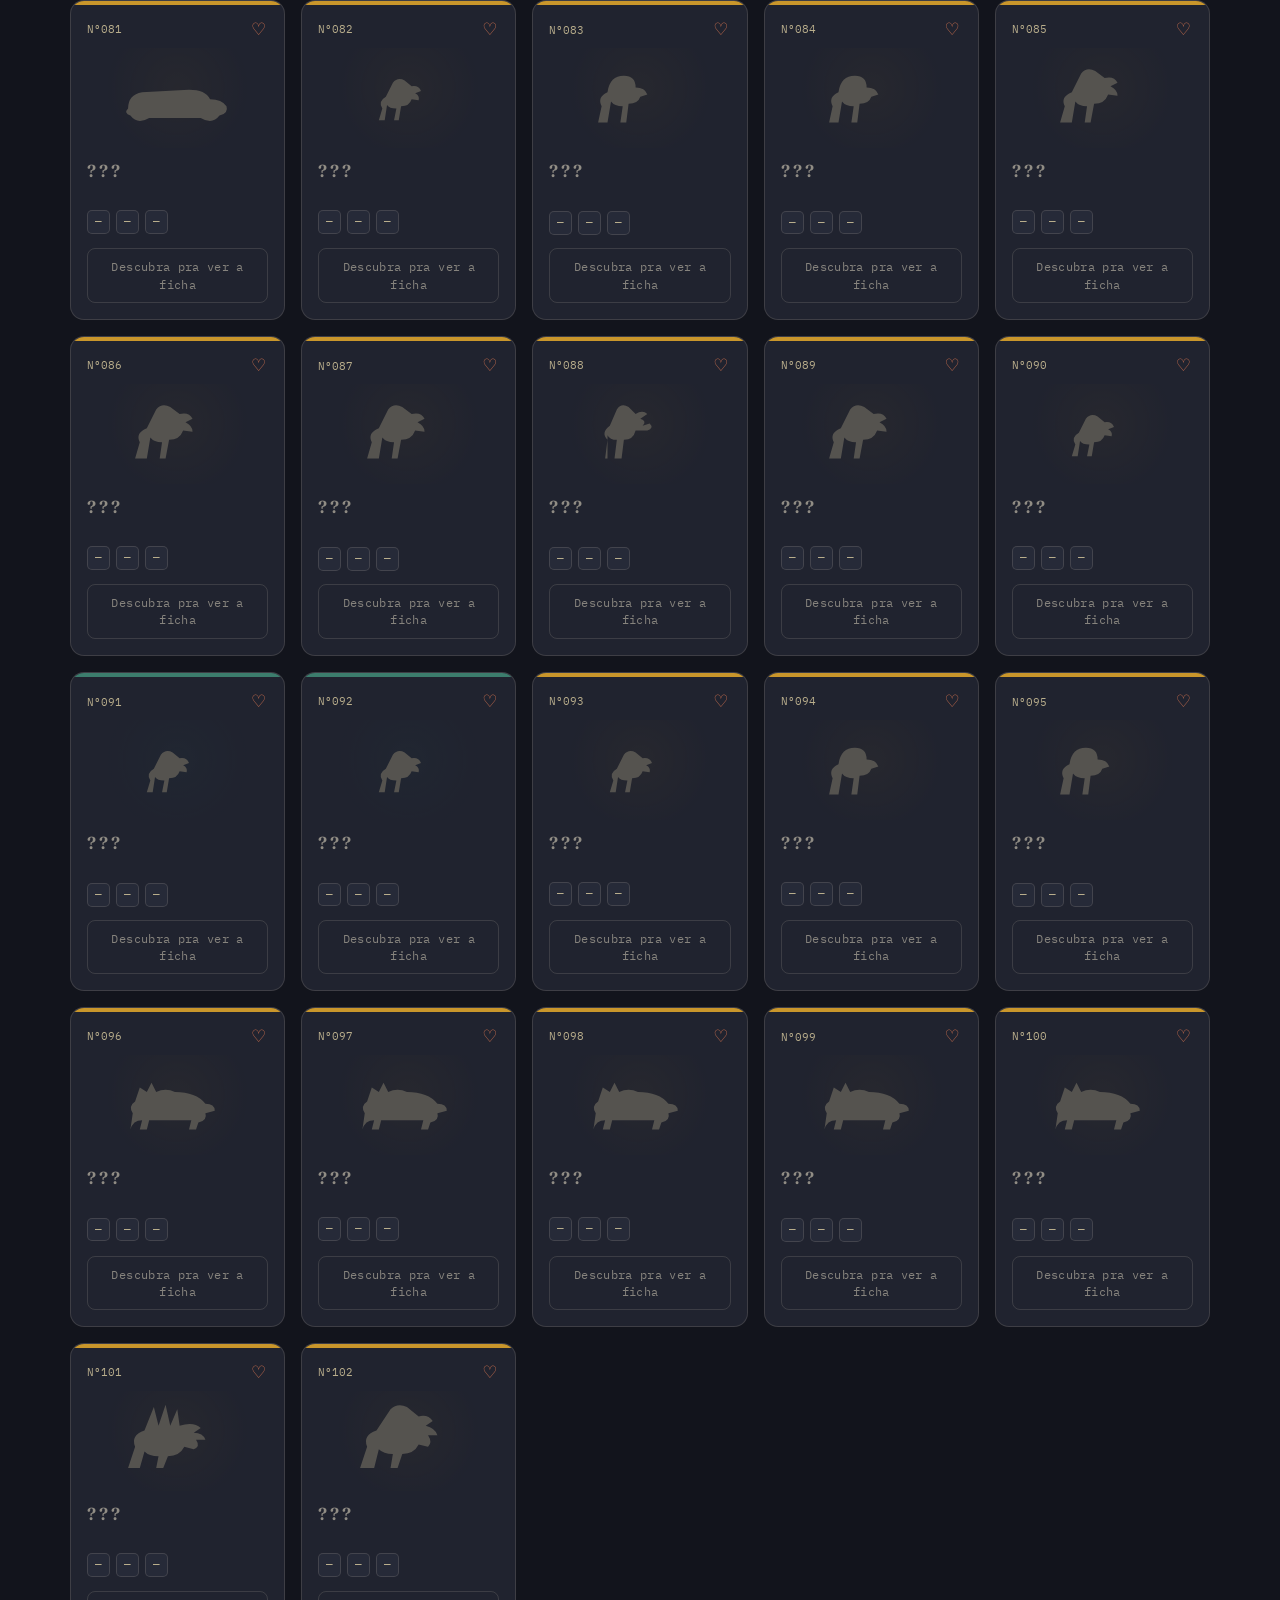
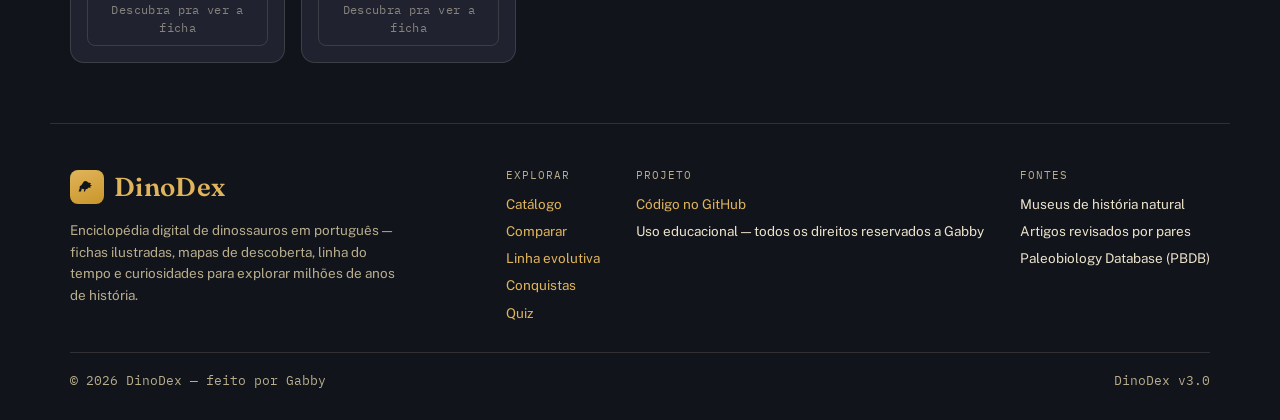
==== commit 1136c195: "Add Quiz link to navigation and footer" ====
--- a/index.html
+++ b/index.html
@@ -41,6 +41,7 @@
       <a href="compare.html">⚖<span class="header-nav-label"> Comparar</span></a>
       <a href="evolucao.html">🧬<span class="header-nav-label"> Evolução</span></a>
       <a href="conquistas.html">🏆<span class="header-nav-label"> Conquistas</span></a>
+      <a href="quiz.html">❓<span class="header-nav-label"> Quiz</span></a>
     </nav>
     <div class="header-stats">
       <span id="dexProgress" class="stat-pill">Descobertos: 0/102</span>
@@ -133,6 +134,7 @@
         <a href="compare.html">Comparar</a>
         <a href="evolucao.html">Linha evolutiva</a>
         <a href="conquistas.html">Conquistas</a>
+        <a href="quiz.html">Quiz</a>
       </div>
       <div class="footer-col">
         <p class="footer-col-title">Projeto</p>
--- a/css/styles.css
+++ b/css/styles.css
@@ -810,6 +810,61 @@
 .ach-card.locked .ach-label{color:var(--paper-dim);}
 .ach-desc{font-size:12.5px; color:var(--paper-dim); line-height:1.4;}
 
+/* ===== QUIZ ===== */
+.quiz-card{
+  background:var(--panel); border:1px solid var(--line); border-radius:var(--radius);
+  padding:32px 28px; margin-top:10px; min-height:280px;
+  display:flex; flex-direction:column; justify-content:center;
+}
+.quiz-start{text-align:center; max-width:480px; margin:0 auto;}
+.quiz-start-icon{font-size:40px; margin-bottom:12px;}
+.quiz-start h2{font-family:var(--font-display); font-weight:600; font-size:22px; margin:0 0 10px;}
+.quiz-start p{color:var(--paper-dim); font-size:14px; line-height:1.6; margin-bottom:22px;}
+
+.quiz-btn-start, .quiz-btn-next{
+  font-family:var(--font-mono); font-size:13px; letter-spacing:.02em;
+  background:var(--gold); color:#1a1408; border:none;
+  padding:11px 22px; border-radius:10px; cursor:pointer;
+  transition:transform .12s ease, filter .12s ease;
+}
+.quiz-btn-start:hover, .quiz-btn-next:hover{filter:brightness(1.08); transform:translateY(-1px);}
+.quiz-btn-ghost{
+  display:inline-block; margin-left:10px;
+  font-family:var(--font-mono); font-size:13px; color:var(--paper-dim);
+  text-decoration:none; padding:11px 18px; border-radius:10px; border:1px solid var(--line-strong);
+}
+.quiz-btn-ghost:hover{color:var(--paper); border-color:var(--gold-soft);}
+
+.quiz-progress{margin-bottom:22px;}
+.quiz-progress-bar{width:100%; height:6px; border-radius:4px; background:var(--panel-2); overflow:hidden;}
+.quiz-progress-fill{height:100%; background:linear-gradient(90deg, var(--gold-soft), var(--gold)); transition:width .3s ease;}
+.quiz-progress-label{font-family:var(--font-mono); font-size:11px; color:var(--paper-dim); display:block; margin-top:6px;}
+
+.quiz-question{font-family:var(--font-display); font-weight:600; font-size:clamp(19px,3vw,24px); margin:0 0 20px;}
+.quiz-question-italic{font-style:italic;}
+
+.quiz-options{display:grid; grid-template-columns:repeat(auto-fit, minmax(220px,1fr)); gap:10px;}
+.quiz-option{
+  text-align:left; font-family:var(--font-body,'Public Sans',sans-serif); font-size:14.5px;
+  padding:13px 16px; border-radius:10px;
+  background:var(--panel-2); border:1px solid var(--line); color:var(--paper);
+  cursor:pointer; transition:border-color .12s ease, background .12s ease;
+}
+.quiz-option:hover:not(:disabled){border-color:var(--gold-soft);}
+.quiz-option:disabled{cursor:default;}
+.quiz-option.correct{border-color:#4a9e6f; background:color-mix(in srgb, #4a9e6f 18%, var(--panel-2)); color:var(--paper);}
+.quiz-option.wrong{border-color:#c0564a; background:color-mix(in srgb, #c0564a 18%, var(--panel-2));}
+
+.quiz-feedback{margin-top:20px; display:flex; align-items:center; gap:16px; flex-wrap:wrap;}
+.quiz-feedback-ok{color:#5fbf8a; font-family:var(--font-mono); font-size:13.5px;}
+.quiz-feedback-bad{color:#e0796c; font-family:var(--font-mono); font-size:13.5px;}
+
+.quiz-result{text-align:center; max-width:420px; margin:0 auto;}
+.quiz-result-emoji{font-size:44px; margin-bottom:6px;}
+.quiz-result-score{font-family:var(--font-display); font-weight:600; font-size:44px; color:var(--gold-soft); line-height:1;}
+.quiz-result-score span{font-size:20px; color:var(--paper-dim); font-weight:500;}
+.quiz-result-title{color:var(--paper-dim); font-size:14.5px; margin:10px 0 24px;}
+
 /* ===== responsivo ===== */
 @media (max-width:640px){
   .dino-grid{grid-template-columns:repeat(auto-fill, minmax(150px,1fr)); gap:12px;}
@@ -827,4 +882,6 @@
   .footer-links{gap:24px;}
   .ach-grid{grid-template-columns:1fr;}
   .ach-summary{width:100%; max-width:none;}
-}
+  .quiz-card{padding:22px 18px;}
+  .quiz-options{grid-template-columns:1fr;}
+}
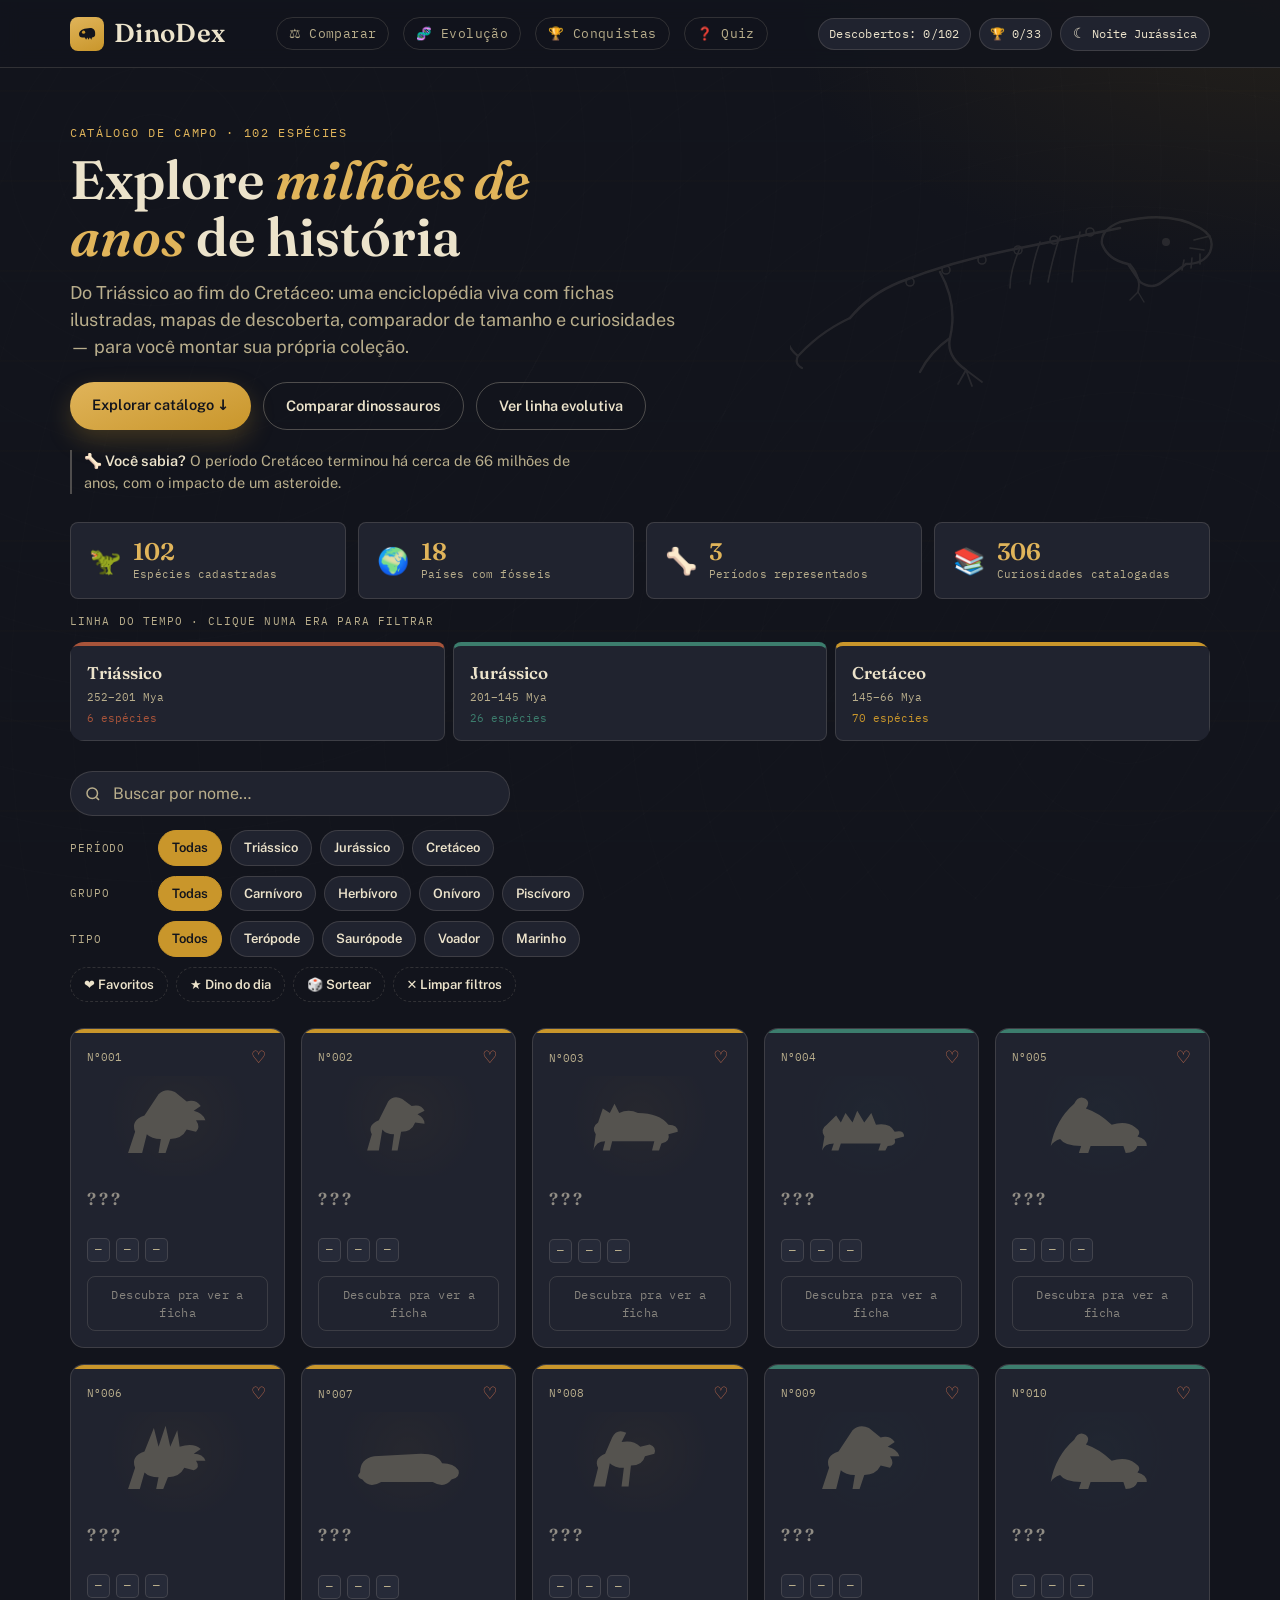
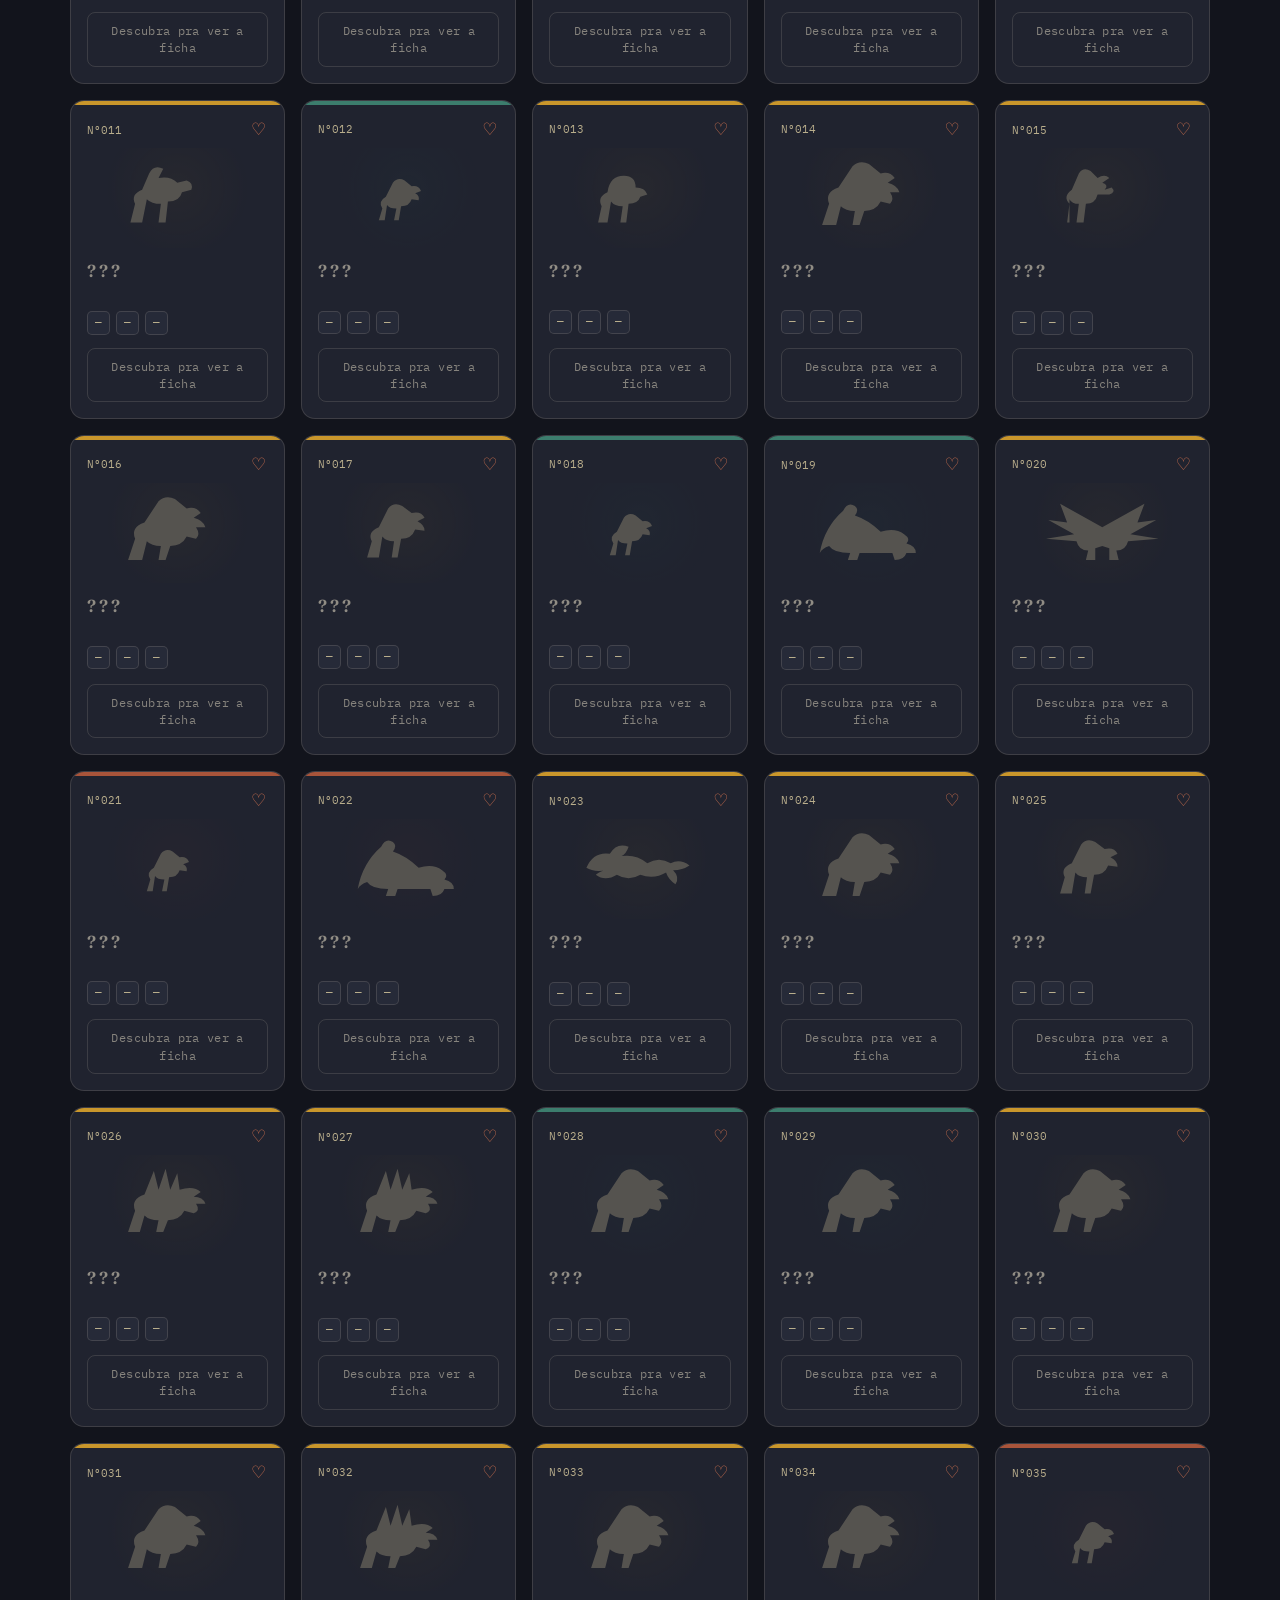
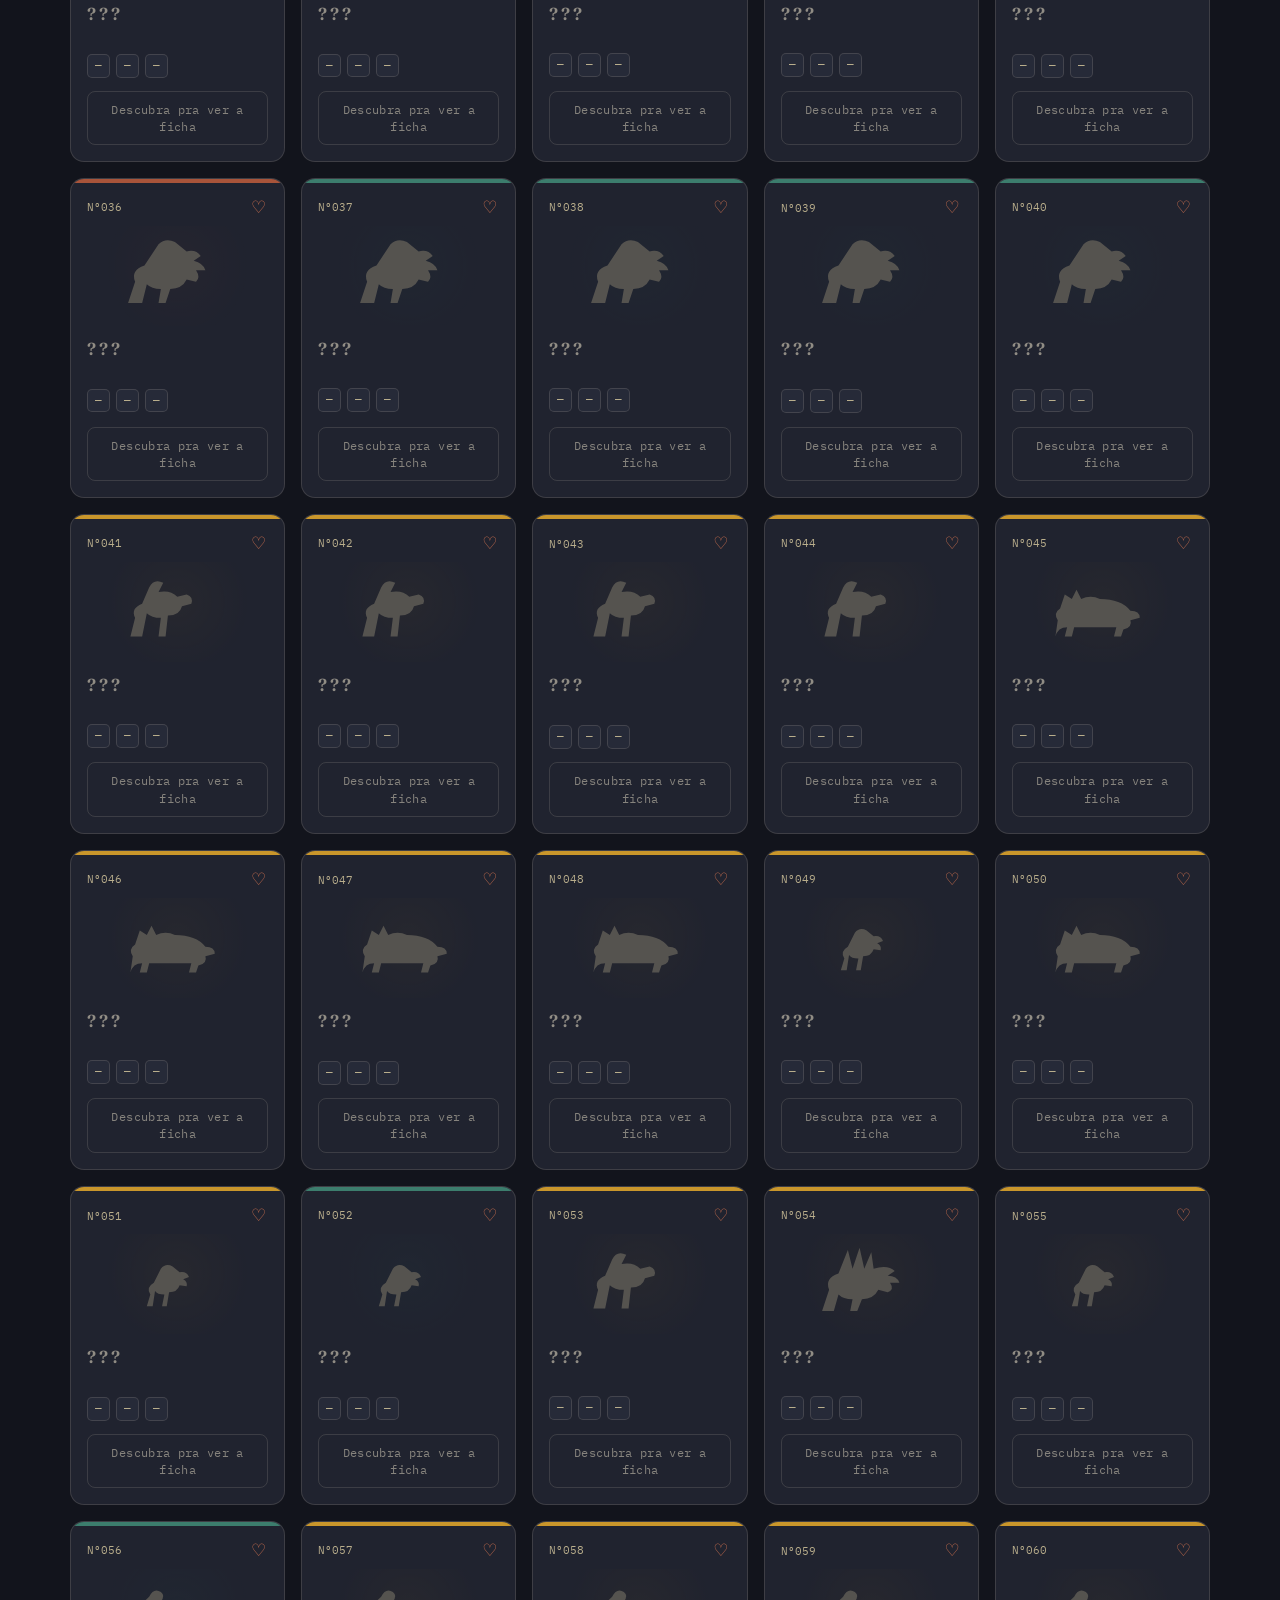
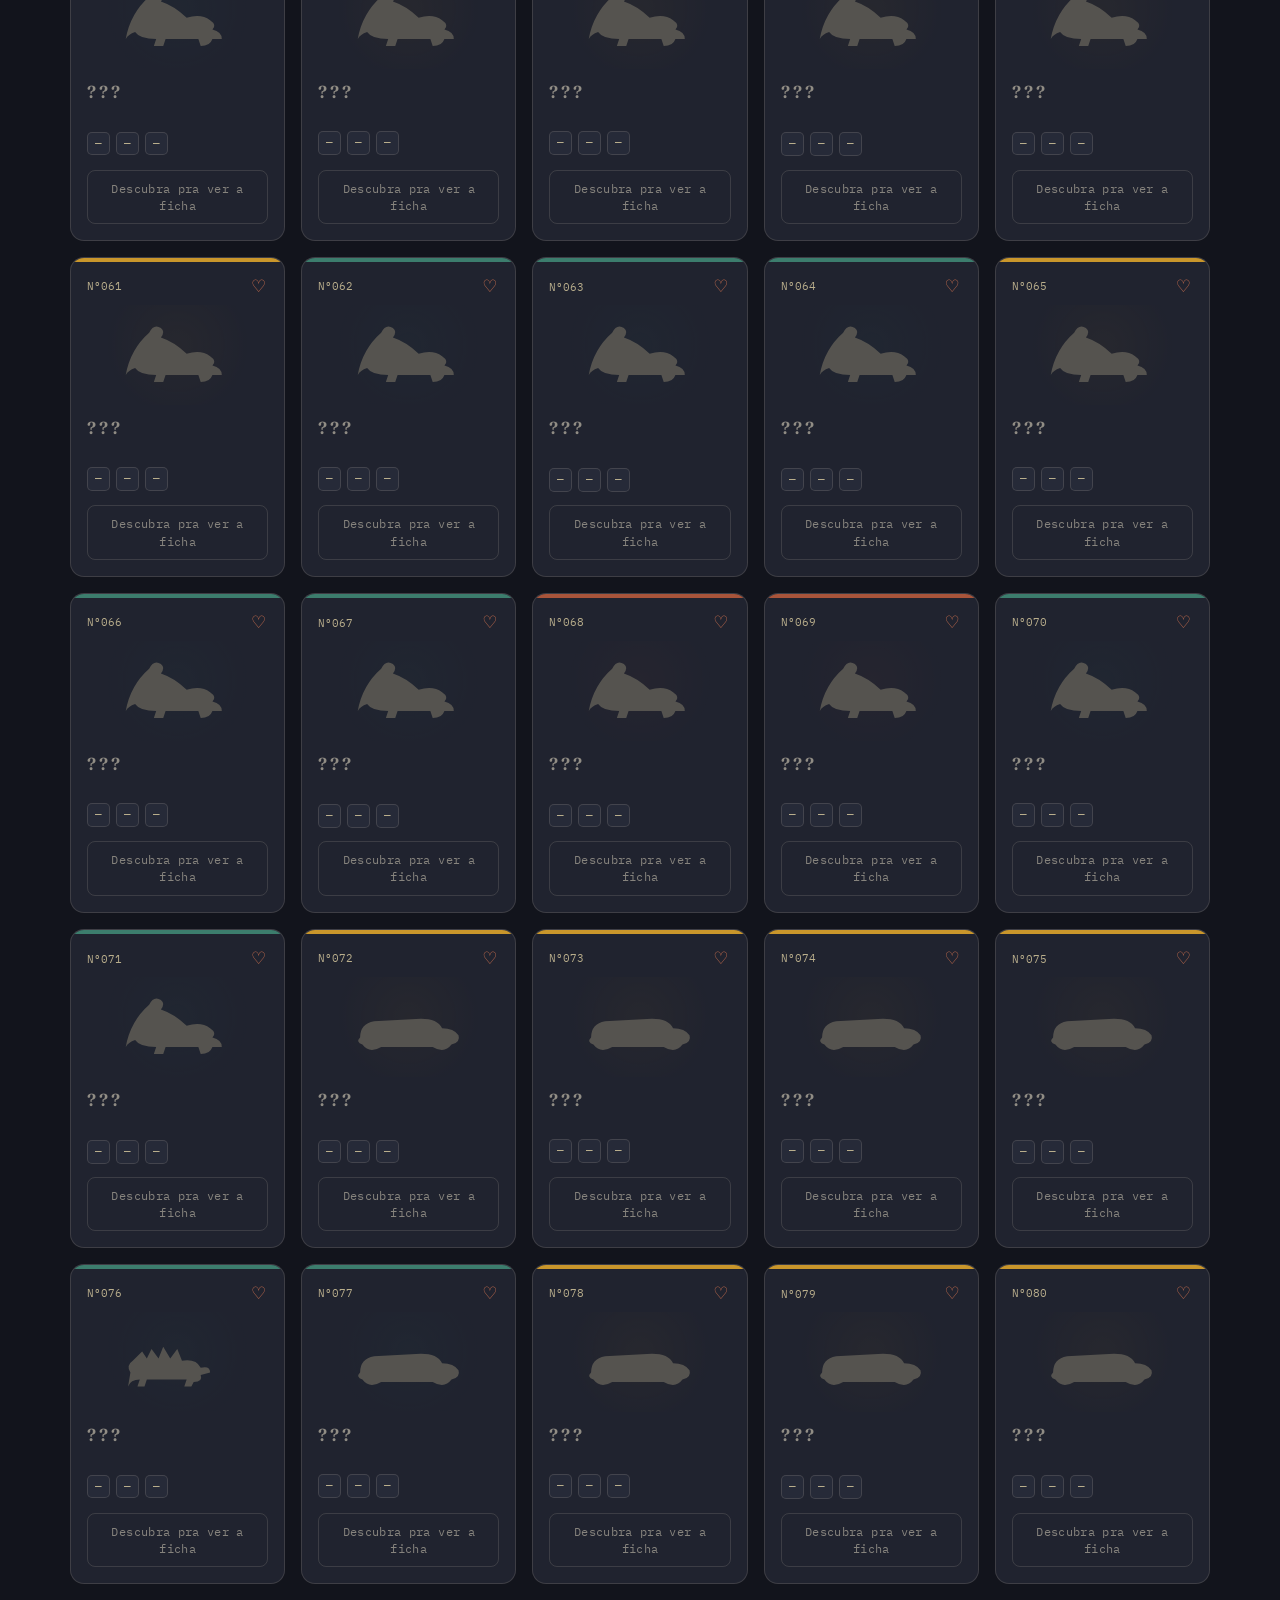
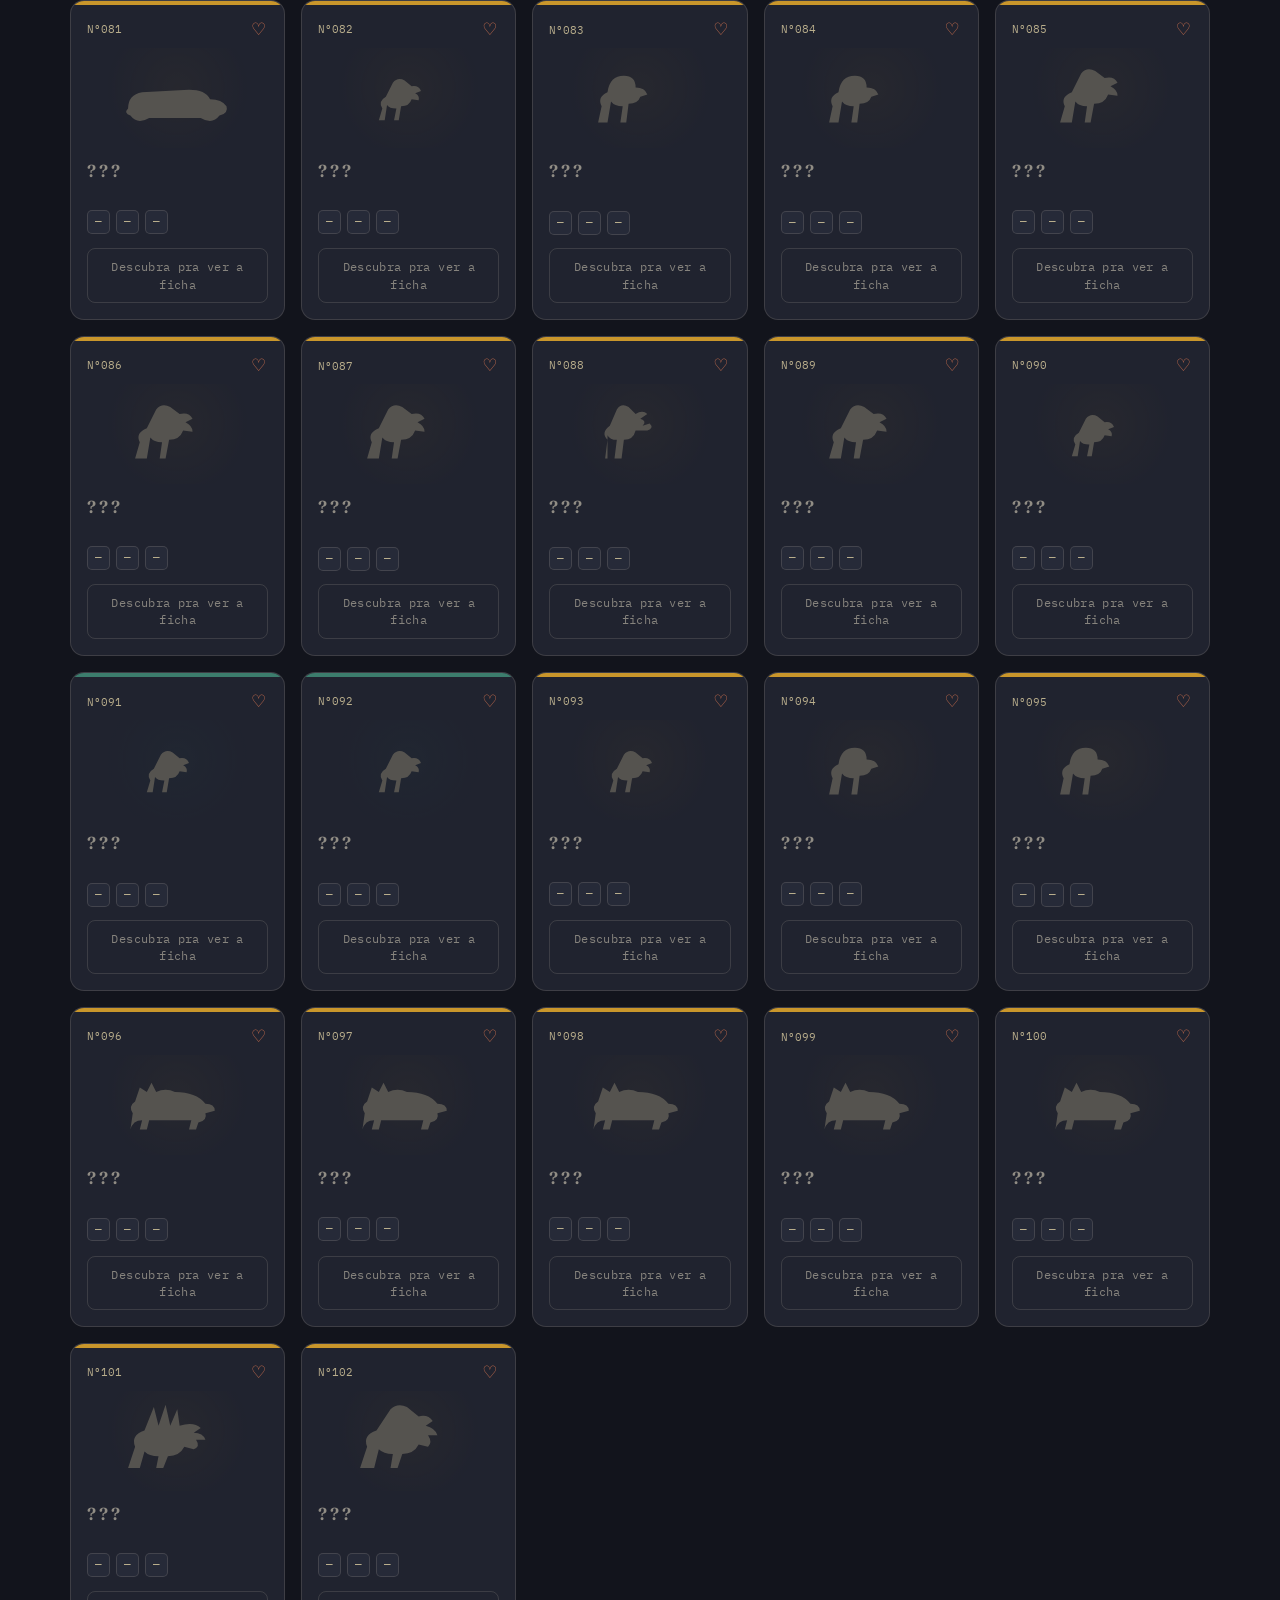
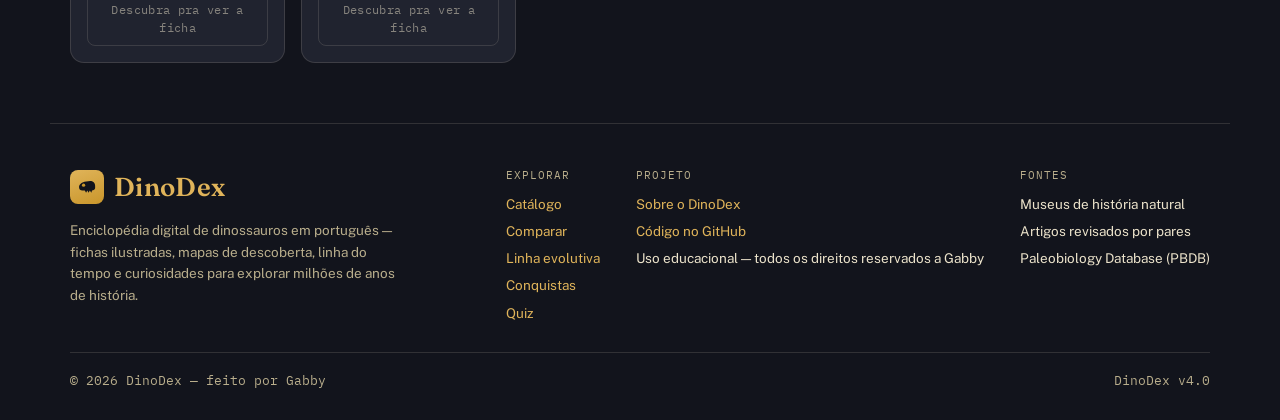
==== commit ab977a38: "Update index.html" ====
--- a/index.html
+++ b/index.html
@@ -17,6 +17,7 @@
 
 <!-- PWA -->
 <link rel="manifest" href="manifest.json">
+<link rel="icon" type="image/svg+xml" href="icons/favicon.svg">
 <link rel="icon" href="icons/icon-192.png" type="image/png">
 <link rel="apple-touch-icon" href="icons/icon-192.png">
 
@@ -33,7 +34,7 @@
   <div class="header-inner">
     <a class="brand" href="index.html">
       <span class="brand-mark" aria-hidden="true">
-        <svg viewBox="0 0 100 70" xmlns="http://www.w3.org/2000/svg" fill="currentColor"><path d="M8 58 L14 40 Q10 30 22 26 L34 8 Q40 2 48 6 L58 14 Q66 12 70 18 L64 22 Q72 24 74 30 L66 30 Q70 36 66 40 L58 38 Q54 46 44 46 L40 58 L34 58 L36 46 Q28 46 24 42 L20 58 Z"/></svg>
+        <svg viewBox="20 22 64 48" xmlns="http://www.w3.org/2000/svg"><path d="M27,49 C25,40 32,32 44,29 L62,27 C71,27 78,33 78,42 L78,49 C78,54 73,57 68,57 L66,64 L61,57 L57,64 L53,57 L49,64 L45,57 L37,57 C31,57 27,54 27,49 Z" fill="currentColor"/><circle cx="41" cy="40" r="5.2" fill="var(--gold)"/></svg>
       </span>
       DinoDex
     </a>
@@ -121,7 +122,7 @@
     <div class="footer-brand">
       <a class="brand" href="index.html">
         <span class="brand-mark" aria-hidden="true">
-          <svg viewBox="0 0 100 70" xmlns="http://www.w3.org/2000/svg" fill="currentColor"><path d="M8 58 L14 40 Q10 30 22 26 L34 8 Q40 2 48 6 L58 14 Q66 12 70 18 L64 22 Q72 24 74 30 L66 30 Q70 36 66 40 L58 38 Q54 46 44 46 L40 58 L34 58 L36 46 Q28 46 24 42 L20 58 Z"/></svg>
+          <svg viewBox="20 22 64 48" xmlns="http://www.w3.org/2000/svg"><path d="M27,49 C25,40 32,32 44,29 L62,27 C71,27 78,33 78,42 L78,49 C78,54 73,57 68,57 L66,64 L61,57 L57,64 L53,57 L49,64 L45,57 L37,57 C31,57 27,54 27,49 Z" fill="currentColor"/><circle cx="41" cy="40" r="5.2" fill="var(--gold)"/></svg>
         </span>
         DinoDex
       </a>
@@ -138,6 +139,7 @@
       </div>
       <div class="footer-col">
         <p class="footer-col-title">Projeto</p>
+        <a href="sobre.html">Sobre o DinoDex</a>
         <a href="https://github.com/Gabbydino/dinodex" target="_blank" rel="noopener">Código no GitHub</a>
         <span>Uso educacional — todos os direitos reservados a Gabby</span>
       </div>
@@ -151,7 +153,7 @@
   </div>
   <div class="footer-bottom">
     <span>© 2026 DinoDex — feito por Gabby</span>
-    <span>DinoDex v3.0</span>
+    <span>DinoDex v4.0</span>
   </div>
 </footer>
 
--- a/css/styles.css
+++ b/css/styles.css
@@ -865,6 +865,20 @@
 .quiz-result-score span{font-size:20px; color:var(--paper-dim); font-weight:500;}
 .quiz-result-title{color:var(--paper-dim); font-size:14.5px; margin:10px 0 24px;}
 
+/* ===== PÁGINA SOBRE ===== */
+.sobre-hero{text-align:center; max-width:560px; margin:8px auto 10px;}
+.sobre-seal{width:88px; height:88px; margin:0 auto 16px;}
+.sobre-seal svg{width:100%; height:100%;}
+.sobre-hero .hero-eyebrow{text-align:center;}
+.sobre-hero .compare-title{margin-bottom:8px;}
+.sobre-content{max-width:680px; margin:36px auto 0;}
+.sobre-block{margin-bottom:34px;}
+.sobre-block h2{font-family:var(--font-display); font-weight:600; font-size:20px; margin:0 0 12px; color:var(--gold-soft);}
+.sobre-block p{font-size:15px; line-height:1.75; color:var(--paper); margin:0 0 12px;}
+.sobre-block p:last-child{margin-bottom:0;}
+.sobre-block a{color:var(--gold-soft);}
+.sobre-list{margin:0 0 14px; padding-left:20px; color:var(--paper); font-size:15px; line-height:1.9;}
+
 /* ===== responsivo ===== */
 @media (max-width:640px){
   .dino-grid{grid-template-columns:repeat(auto-fill, minmax(150px,1fr)); gap:12px;}
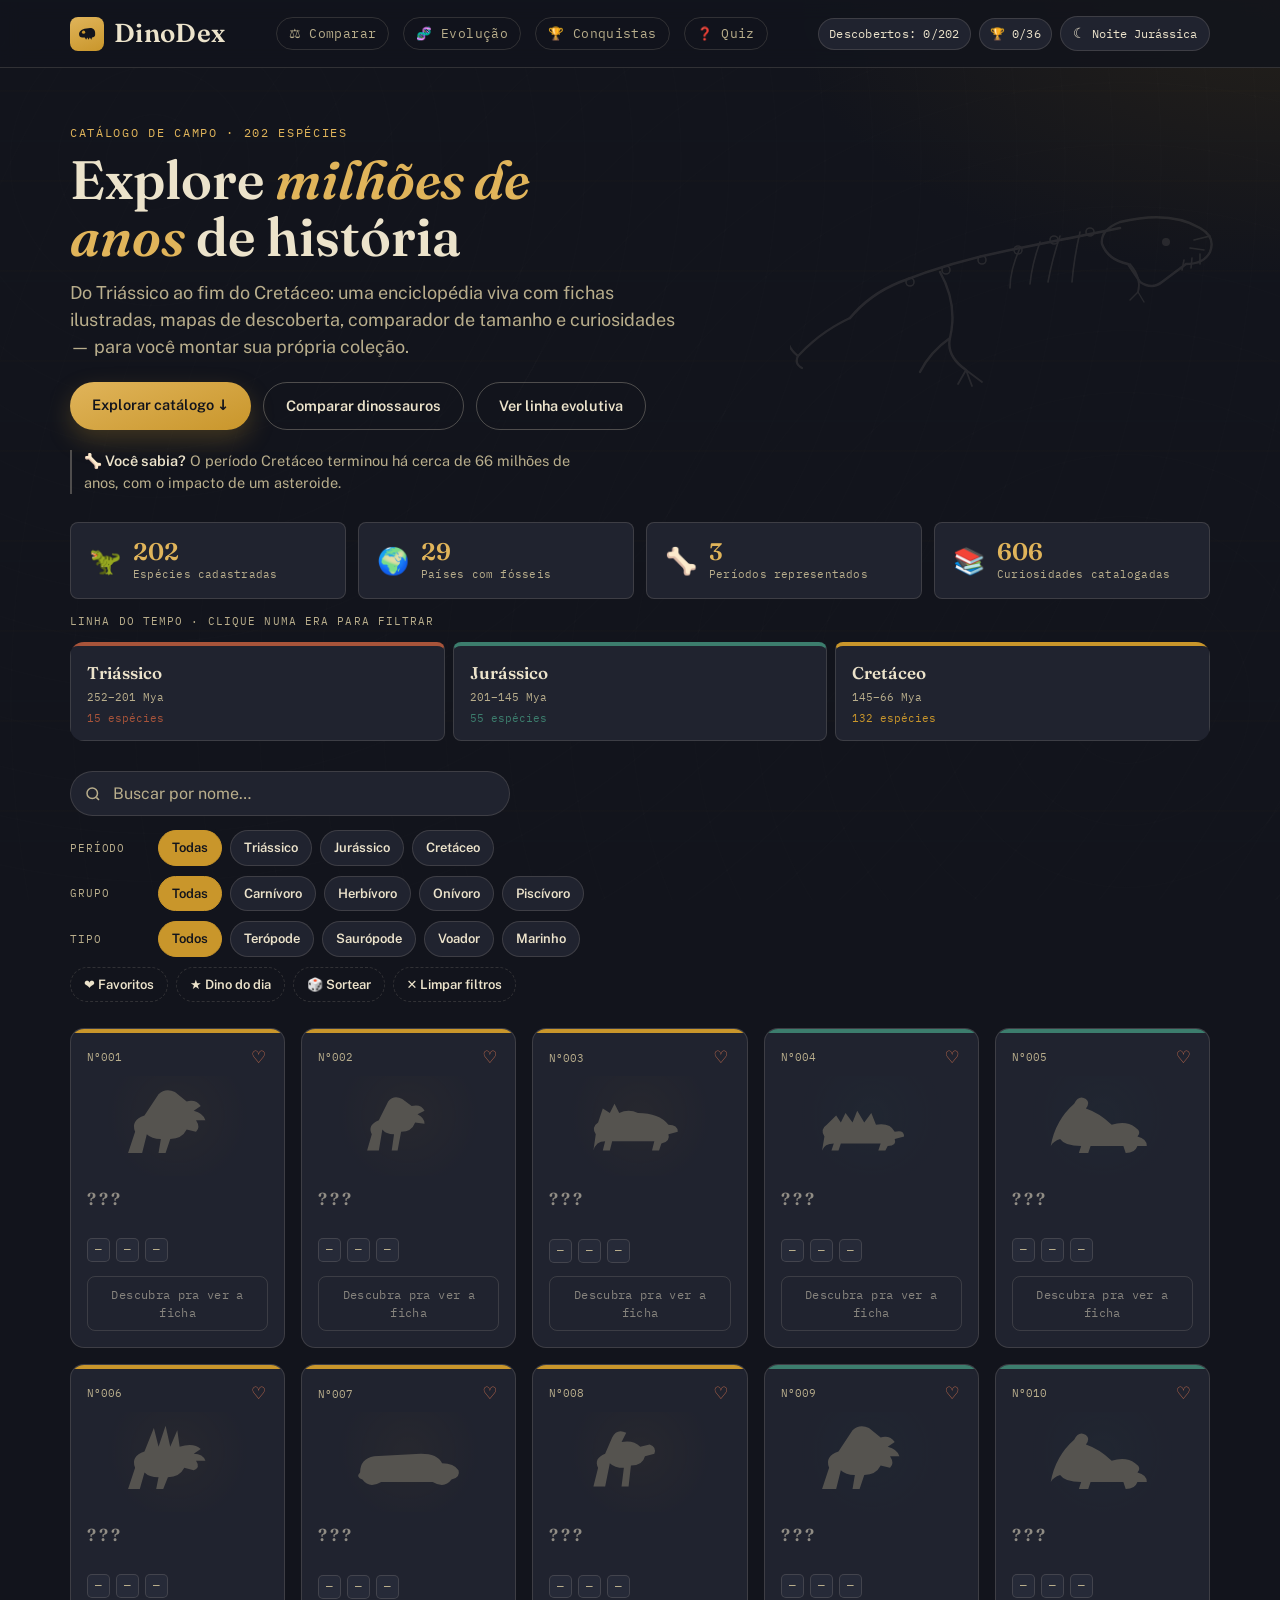
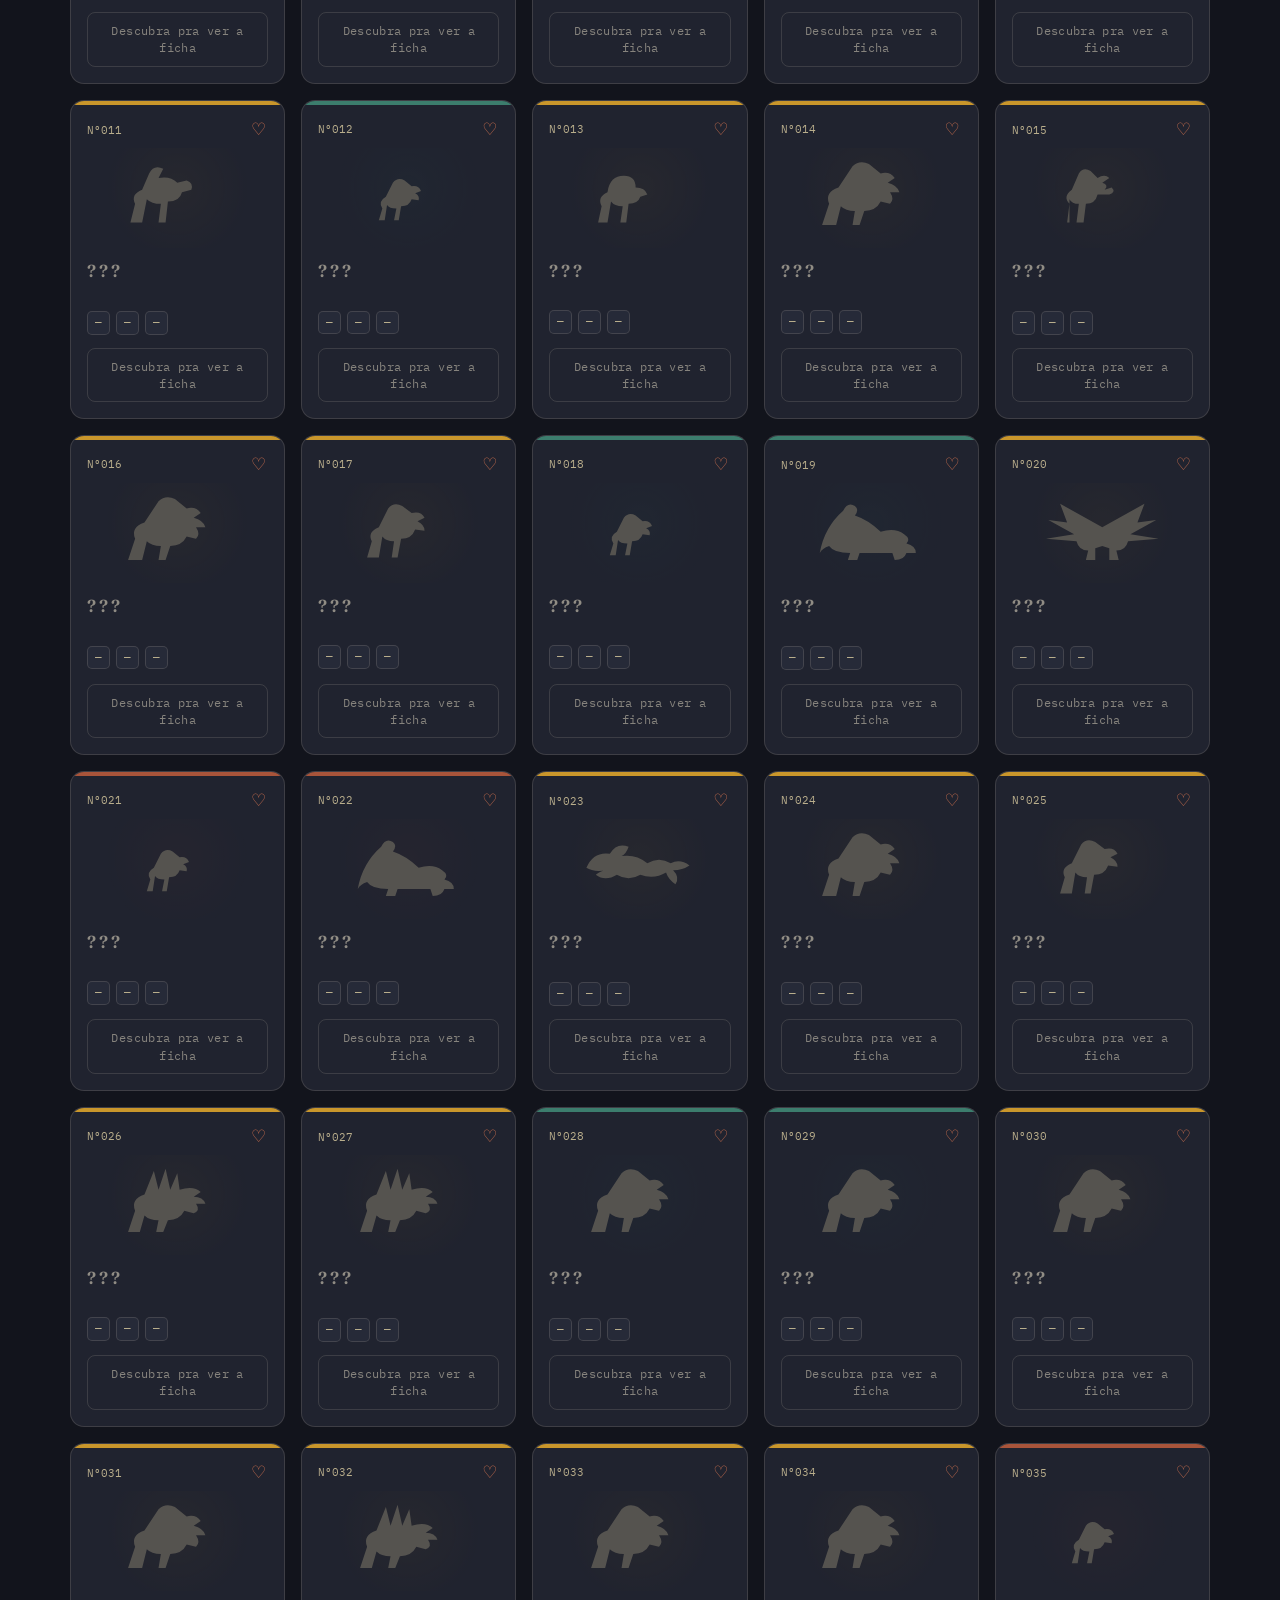
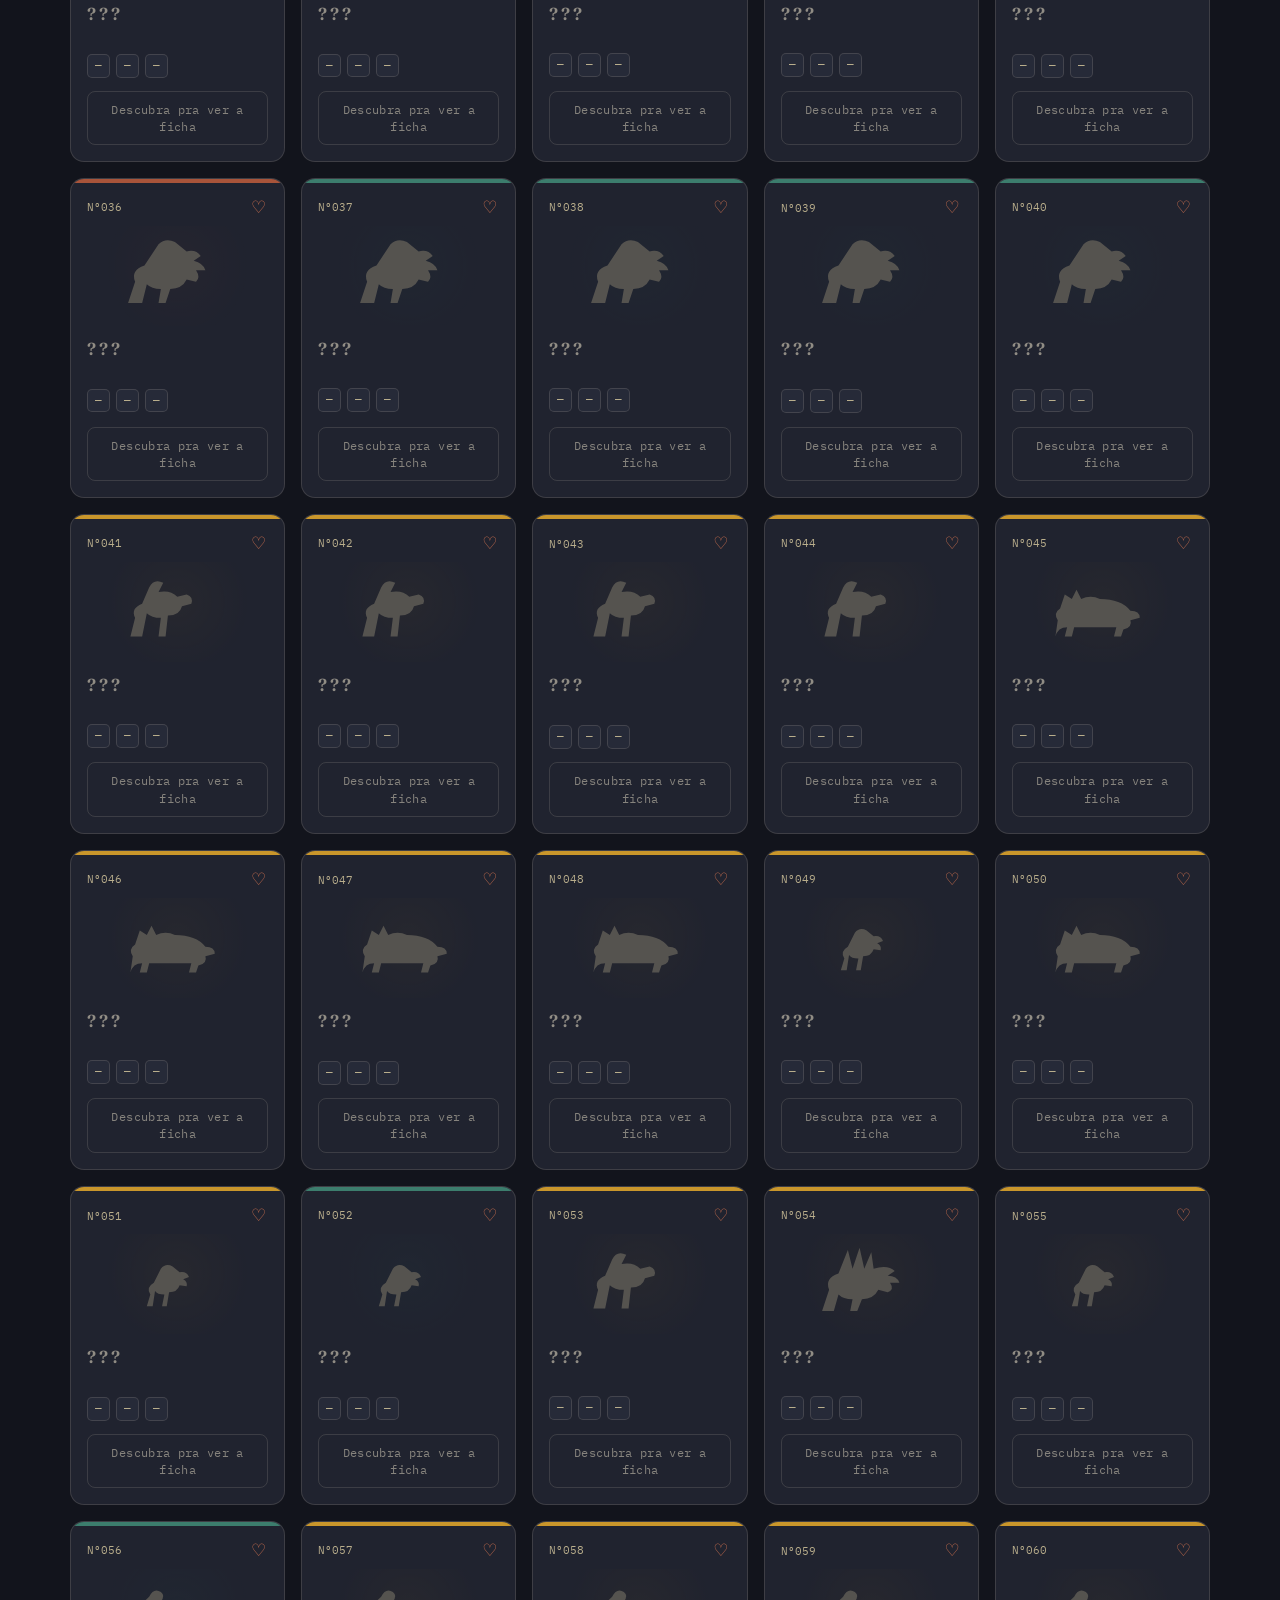
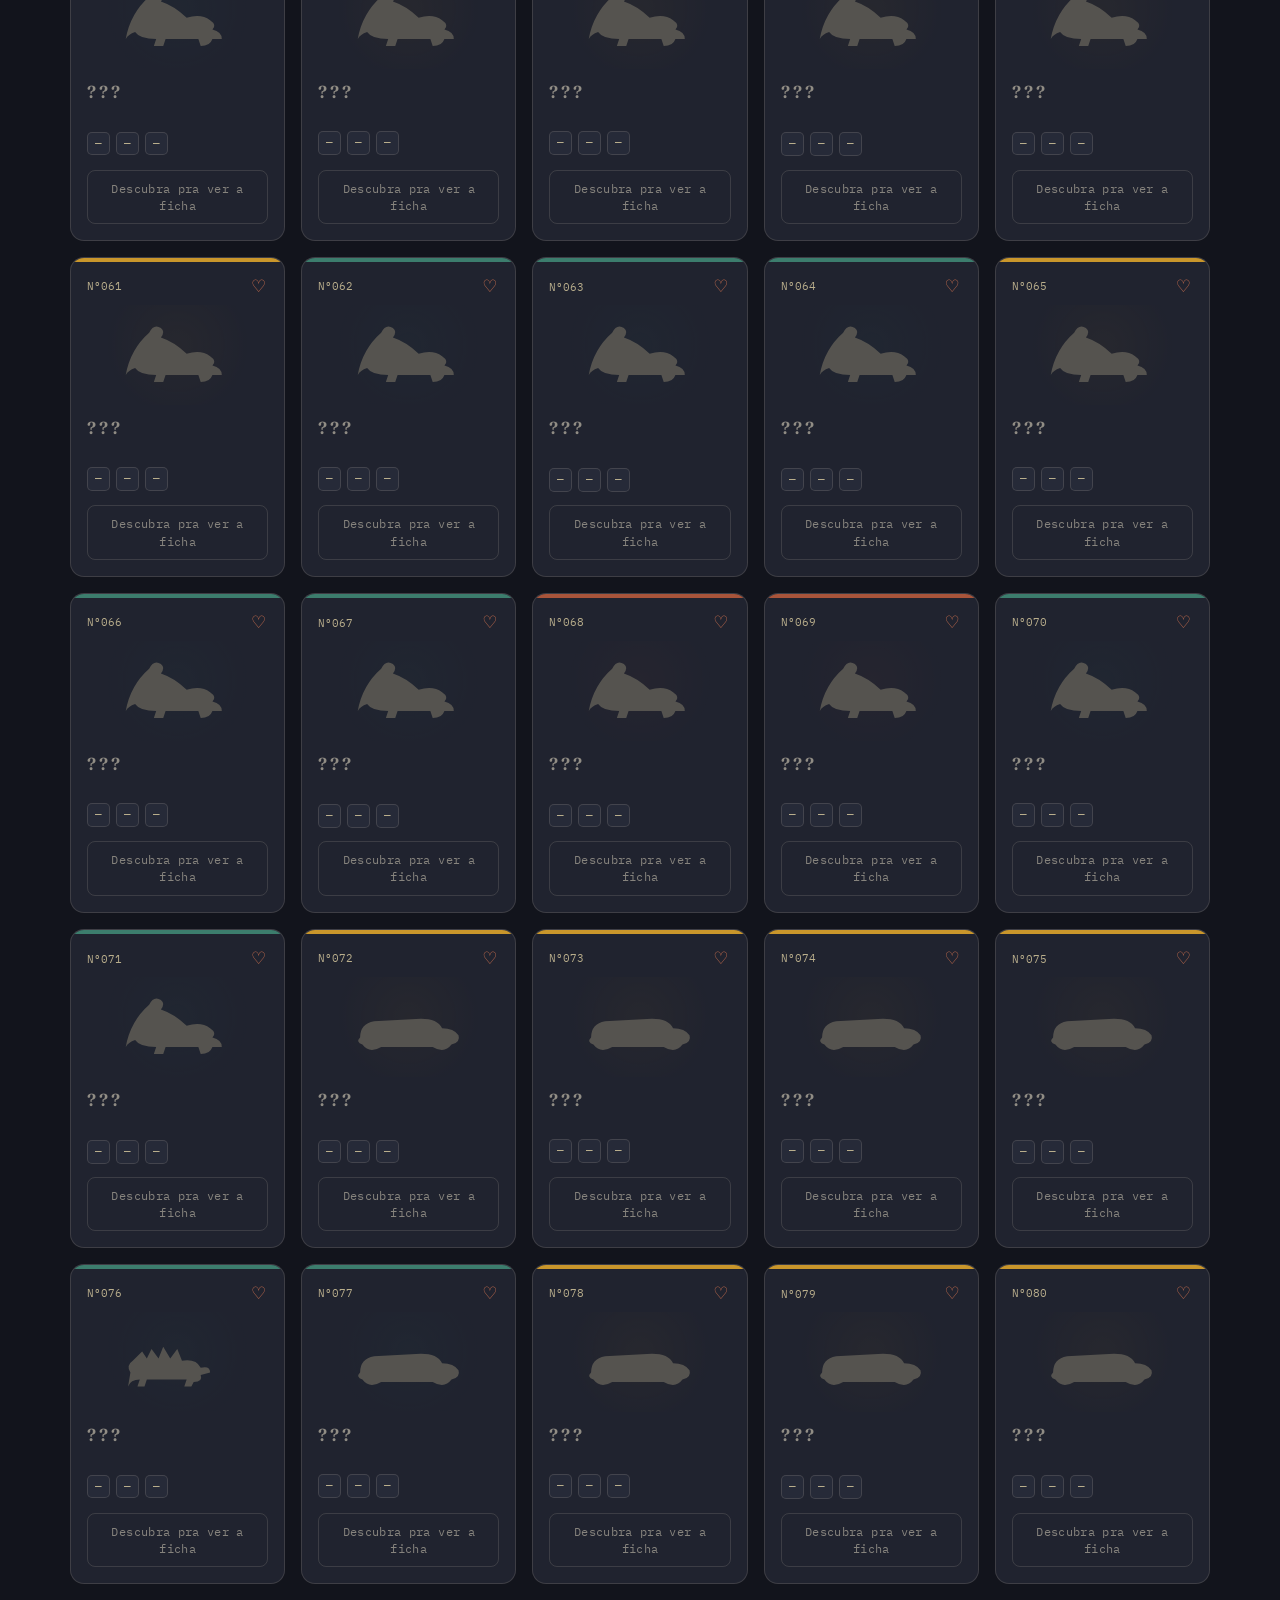
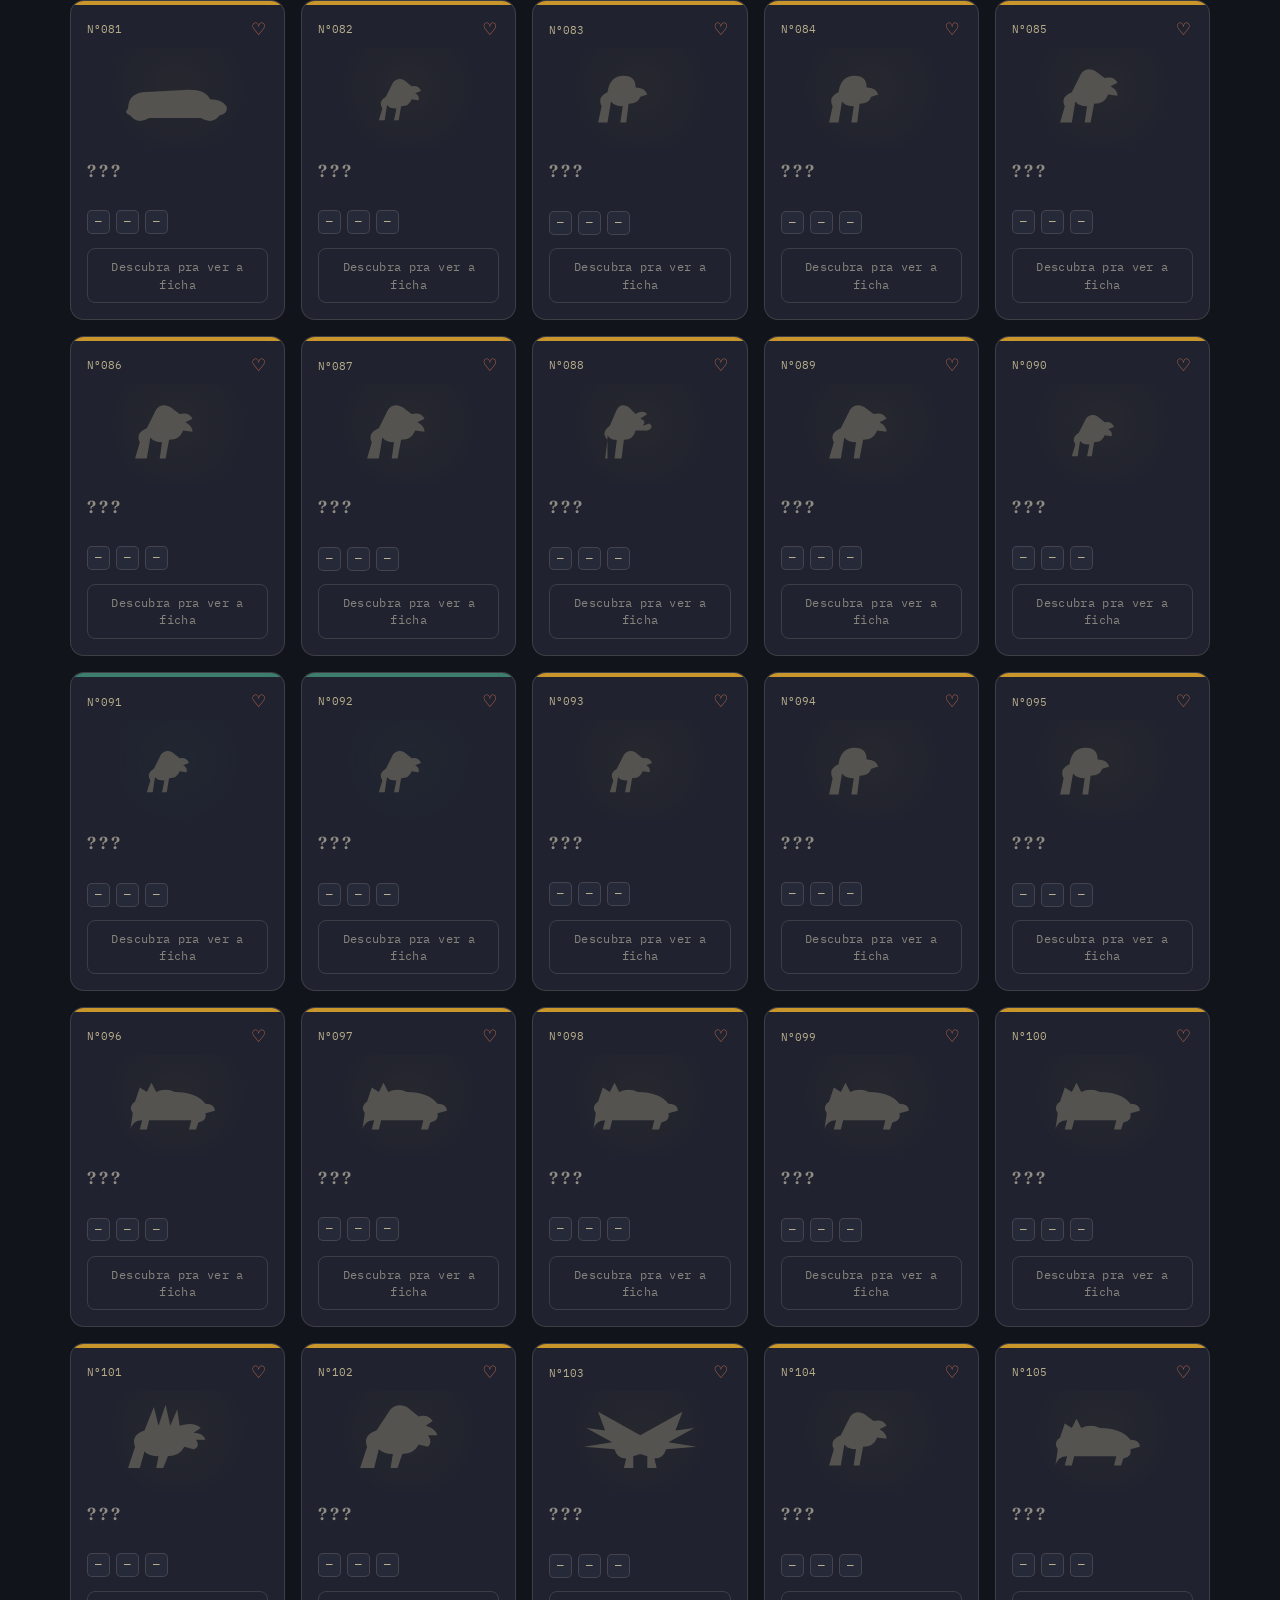
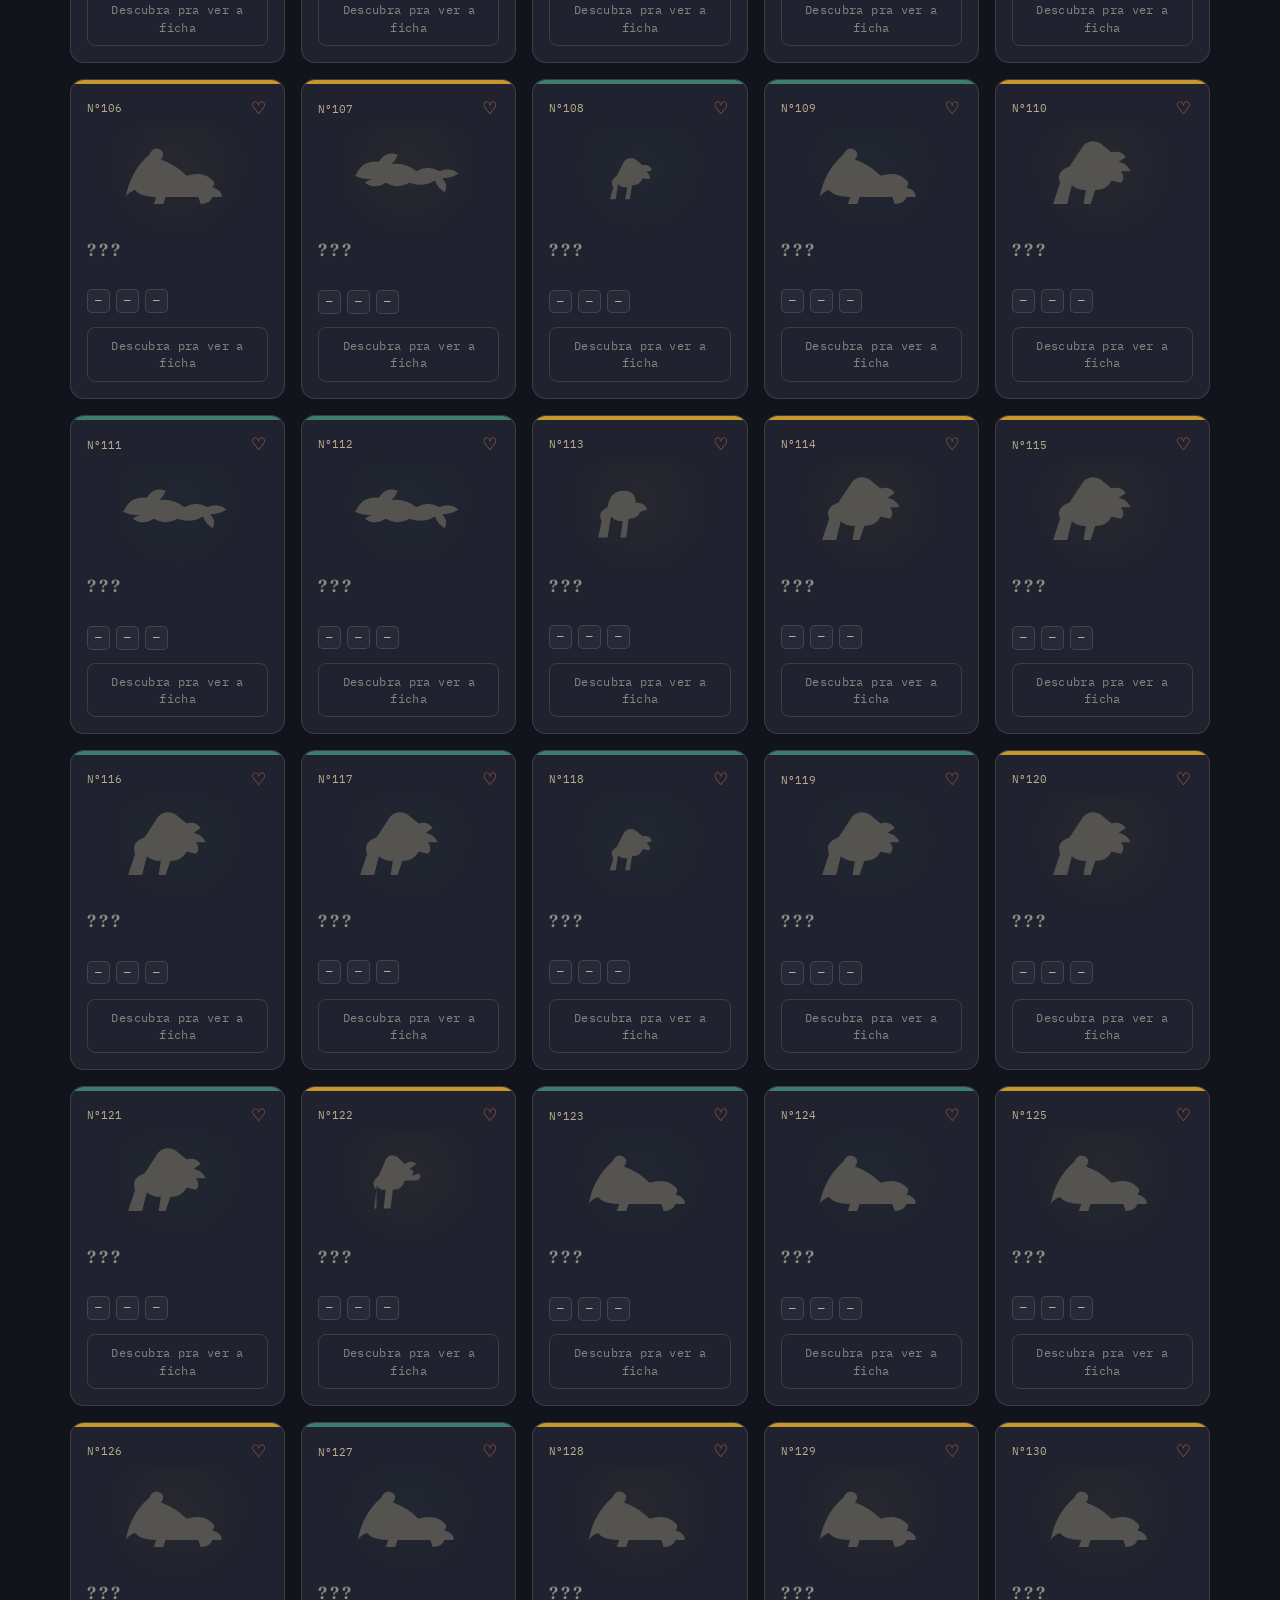
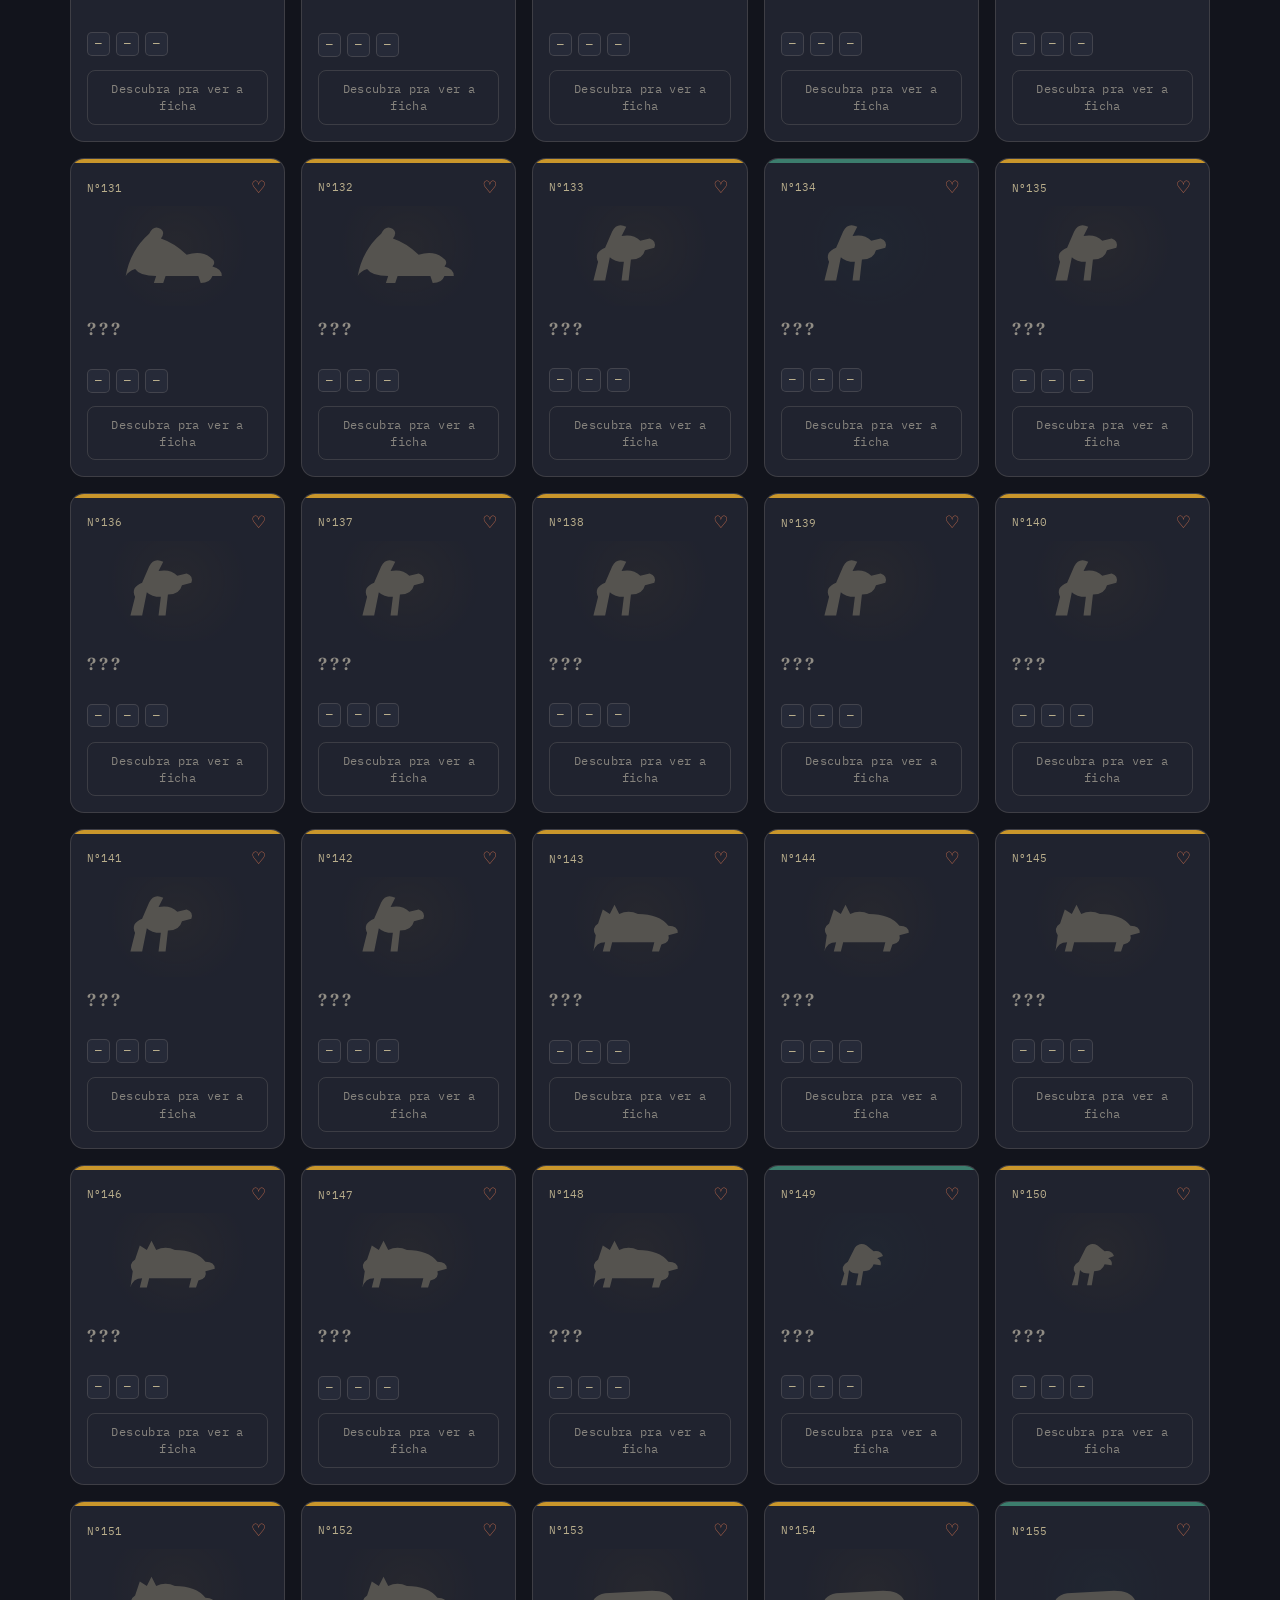
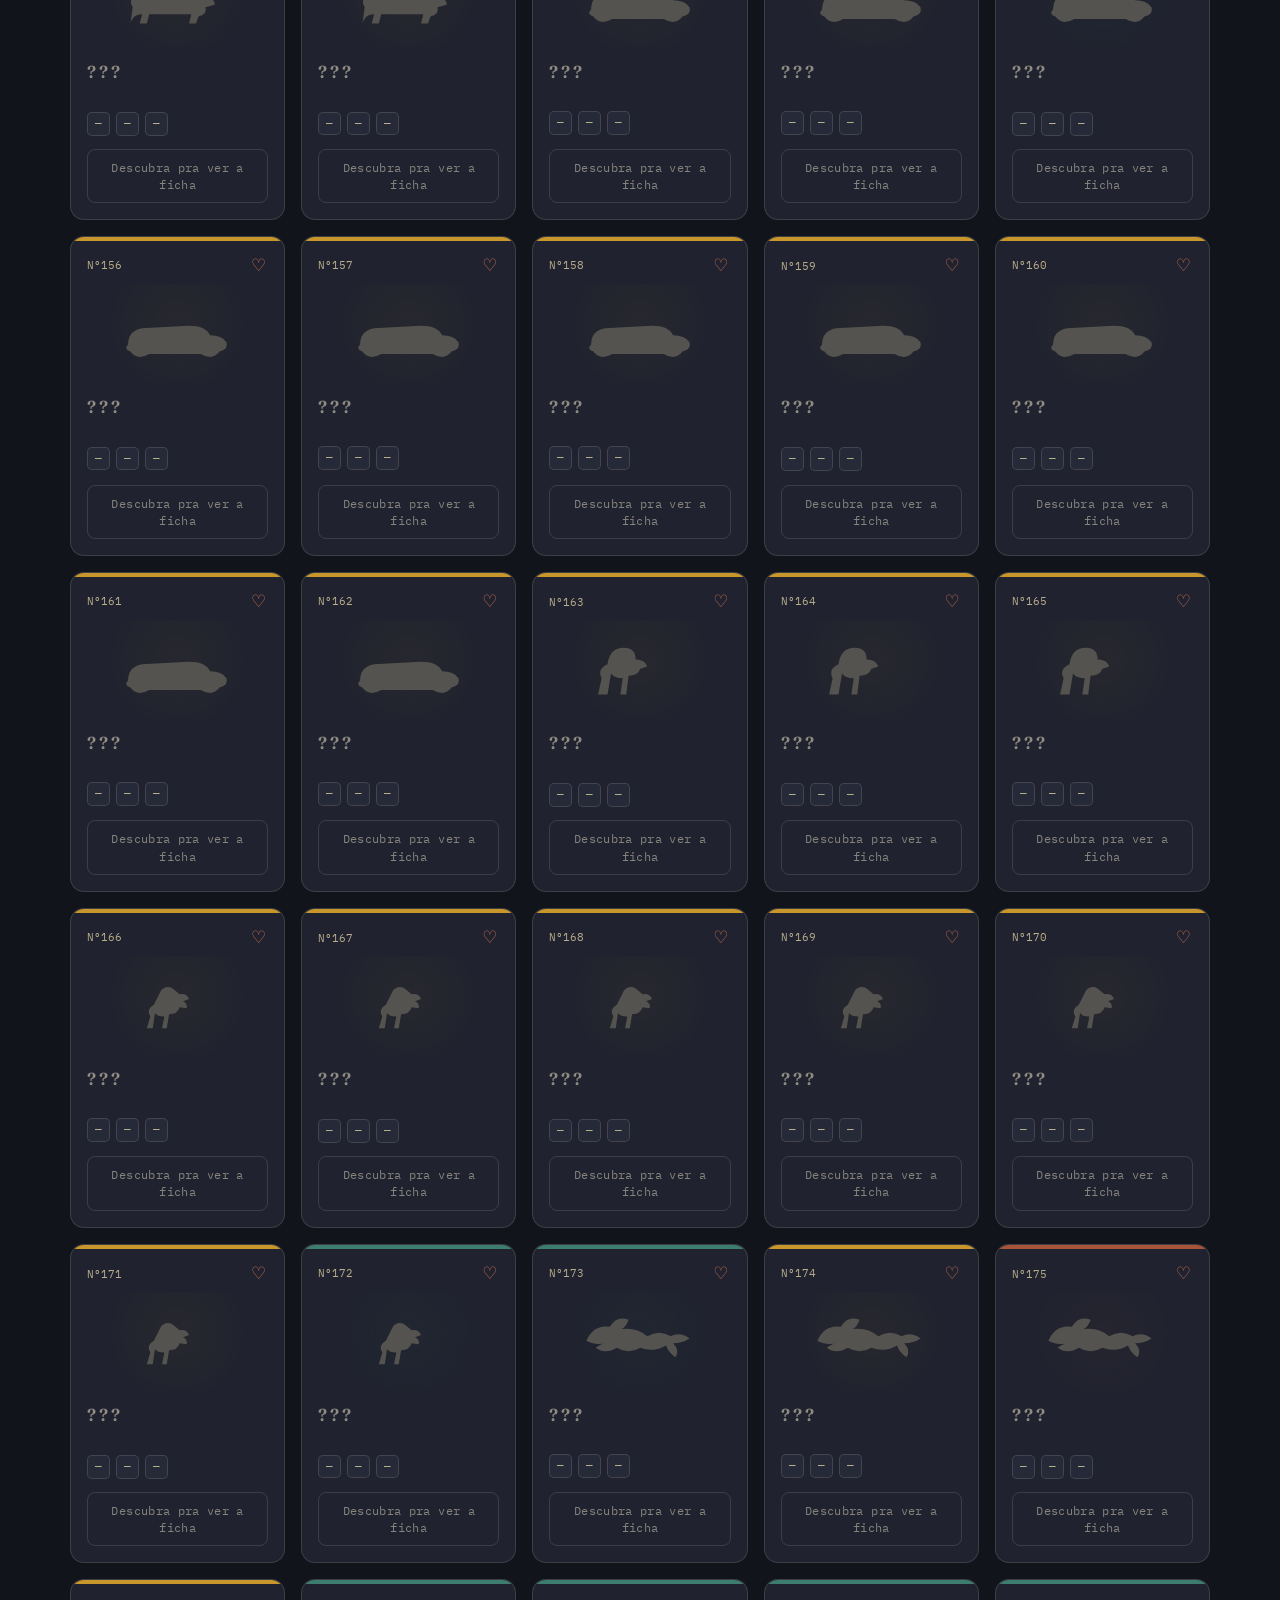
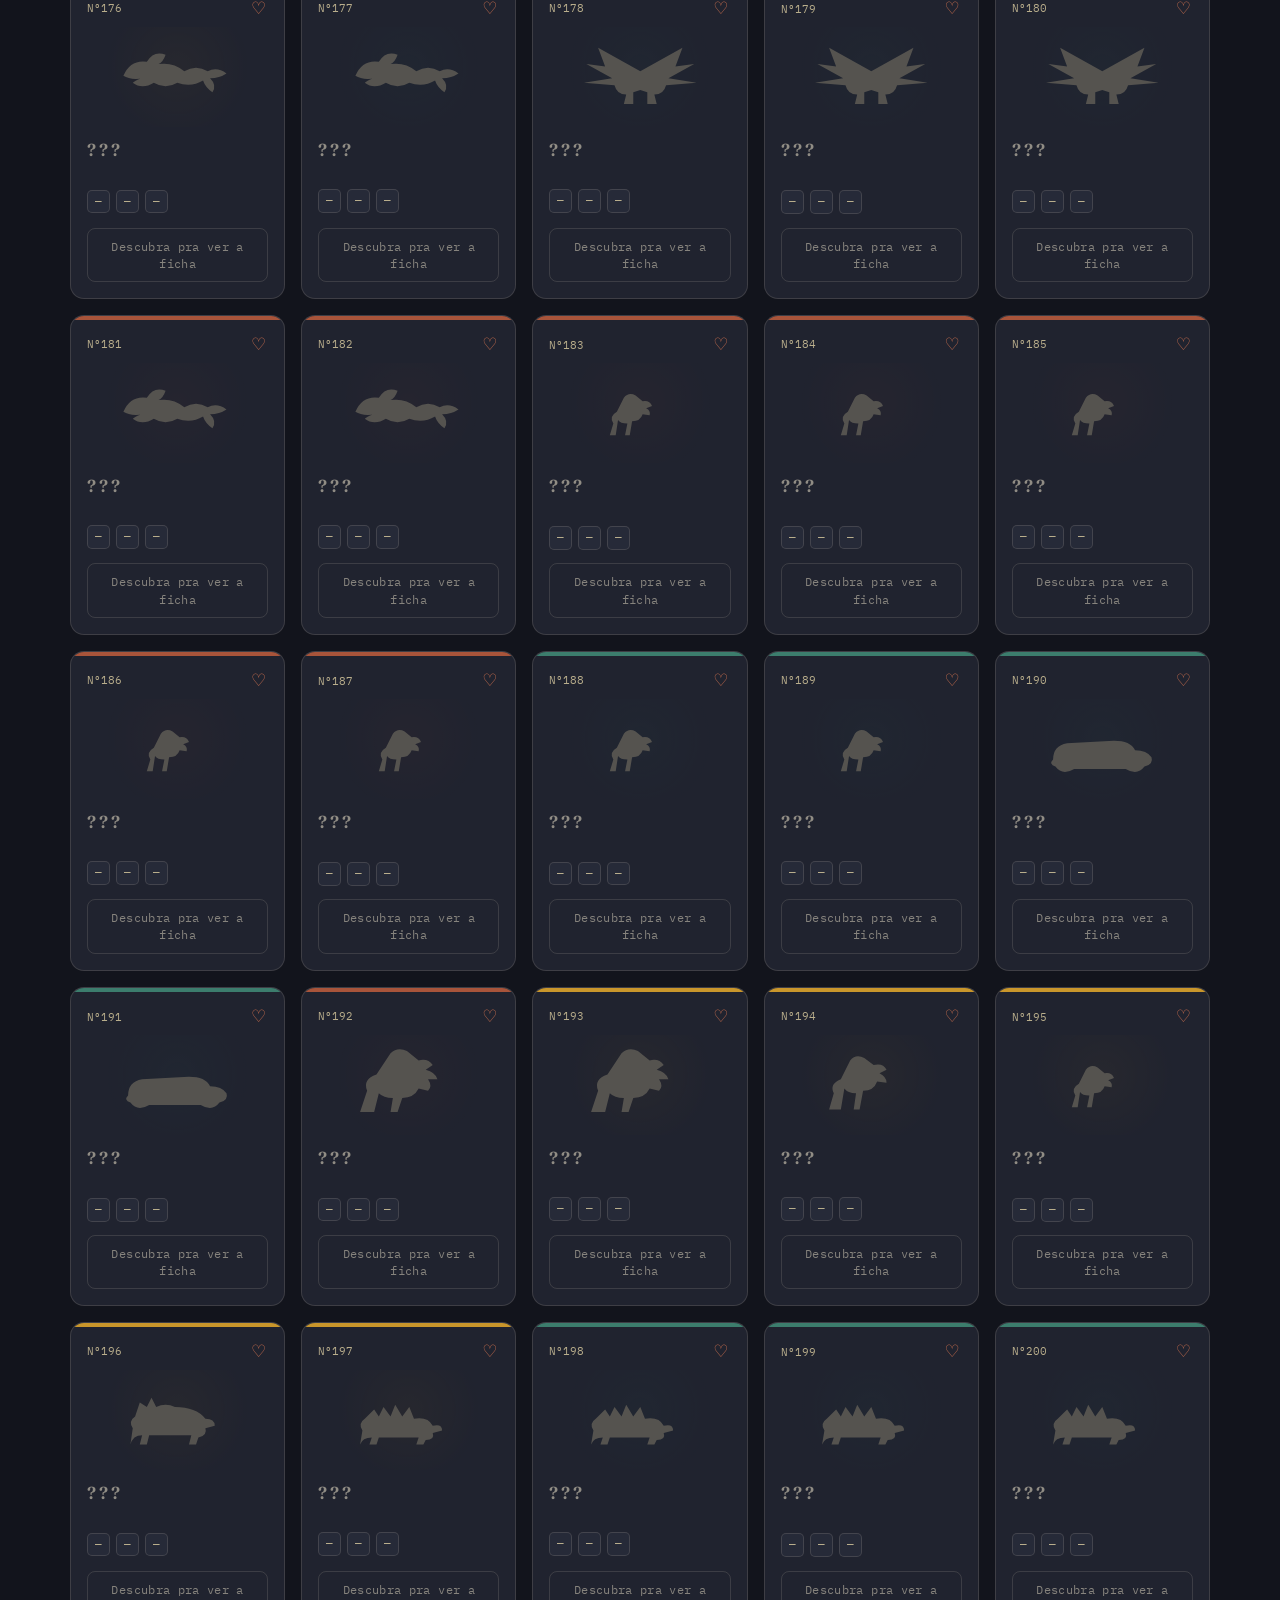
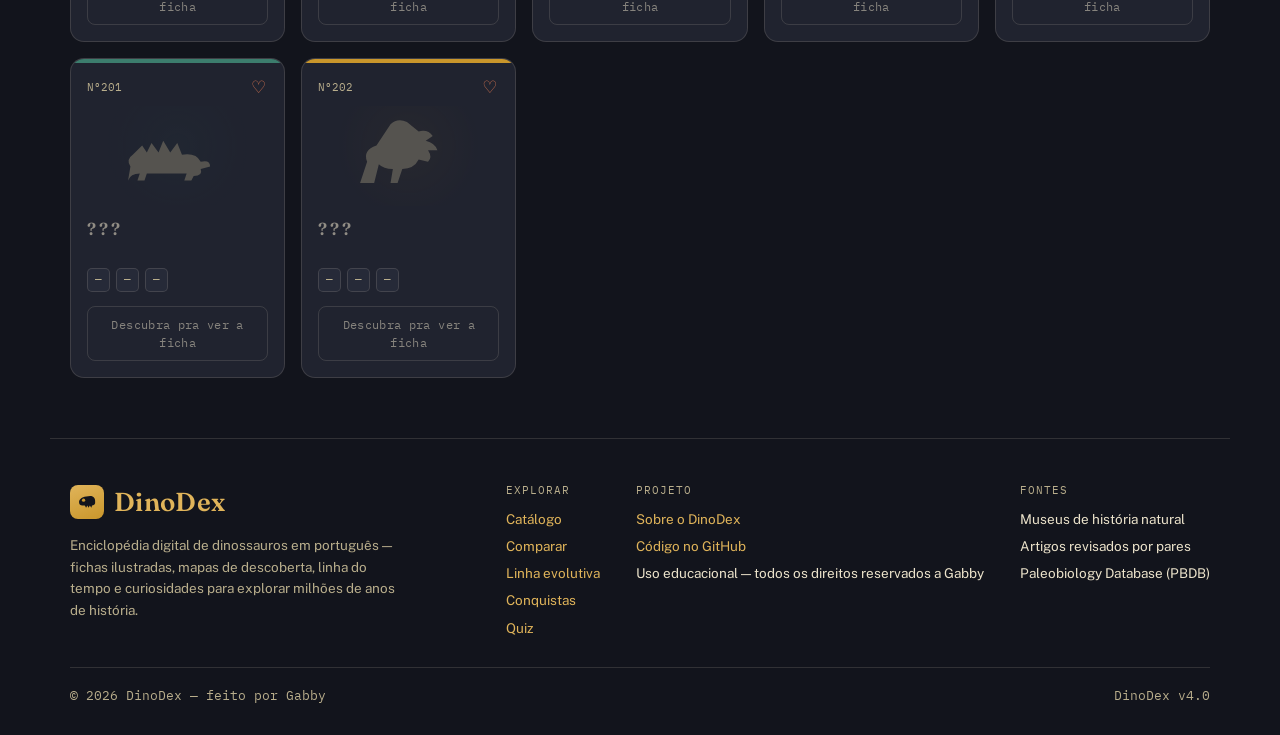
==== commit 829aee14: "Update index.html" ====
--- a/index.html
+++ b/index.html
@@ -45,8 +45,8 @@
       <a href="quiz.html">❓<span class="header-nav-label"> Quiz</span></a>
     </nav>
     <div class="header-stats">
-      <span id="dexProgress" class="stat-pill">Descobertos: 0/102</span>
-      <span id="achProgress" class="stat-pill">🏆 0/33</span>
+      <span id="dexProgress" class="stat-pill">Descobertos: 0/202</span>
+      <span id="achProgress" class="stat-pill">🏆 0/36</span>
       <button type="button" class="theme-toggle" data-theme-toggle aria-pressed="false">
         <span class="theme-icon">☾</span><span class="theme-label">Noite Jurássica</span>
       </button>
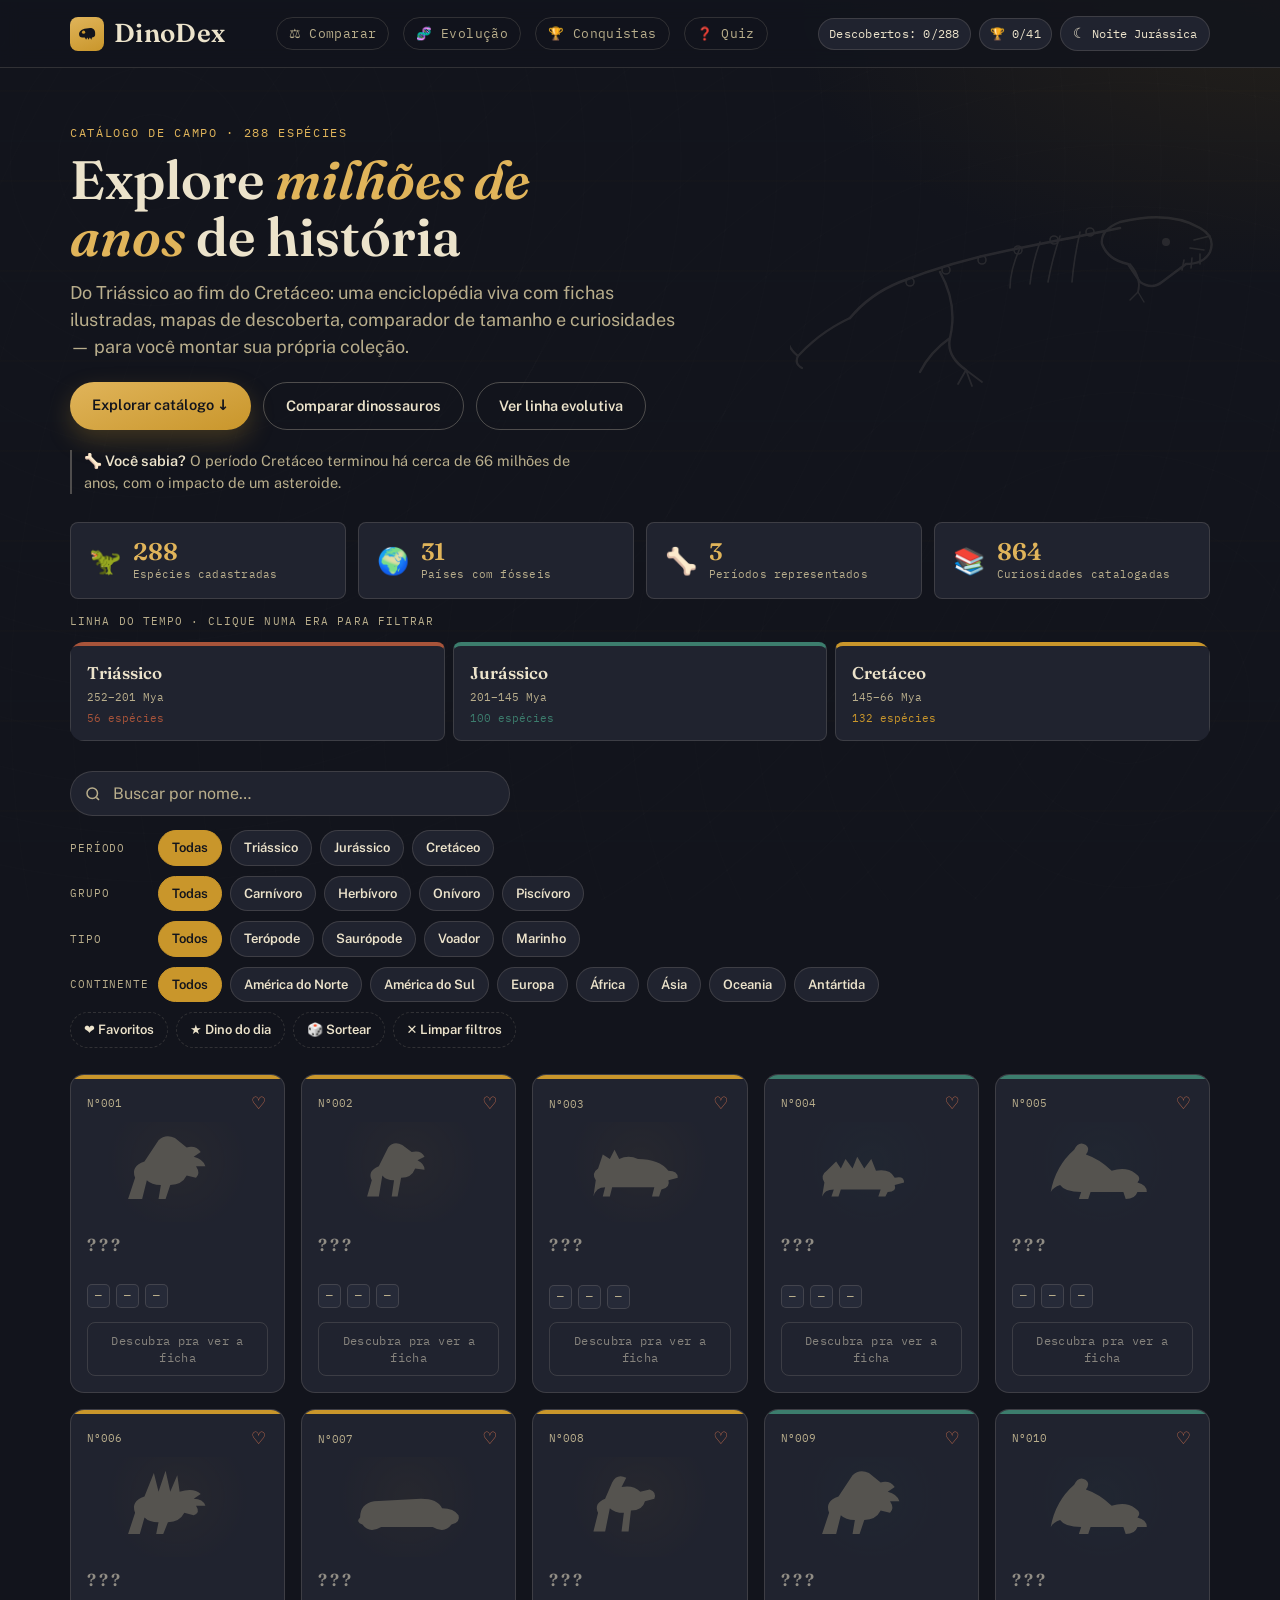
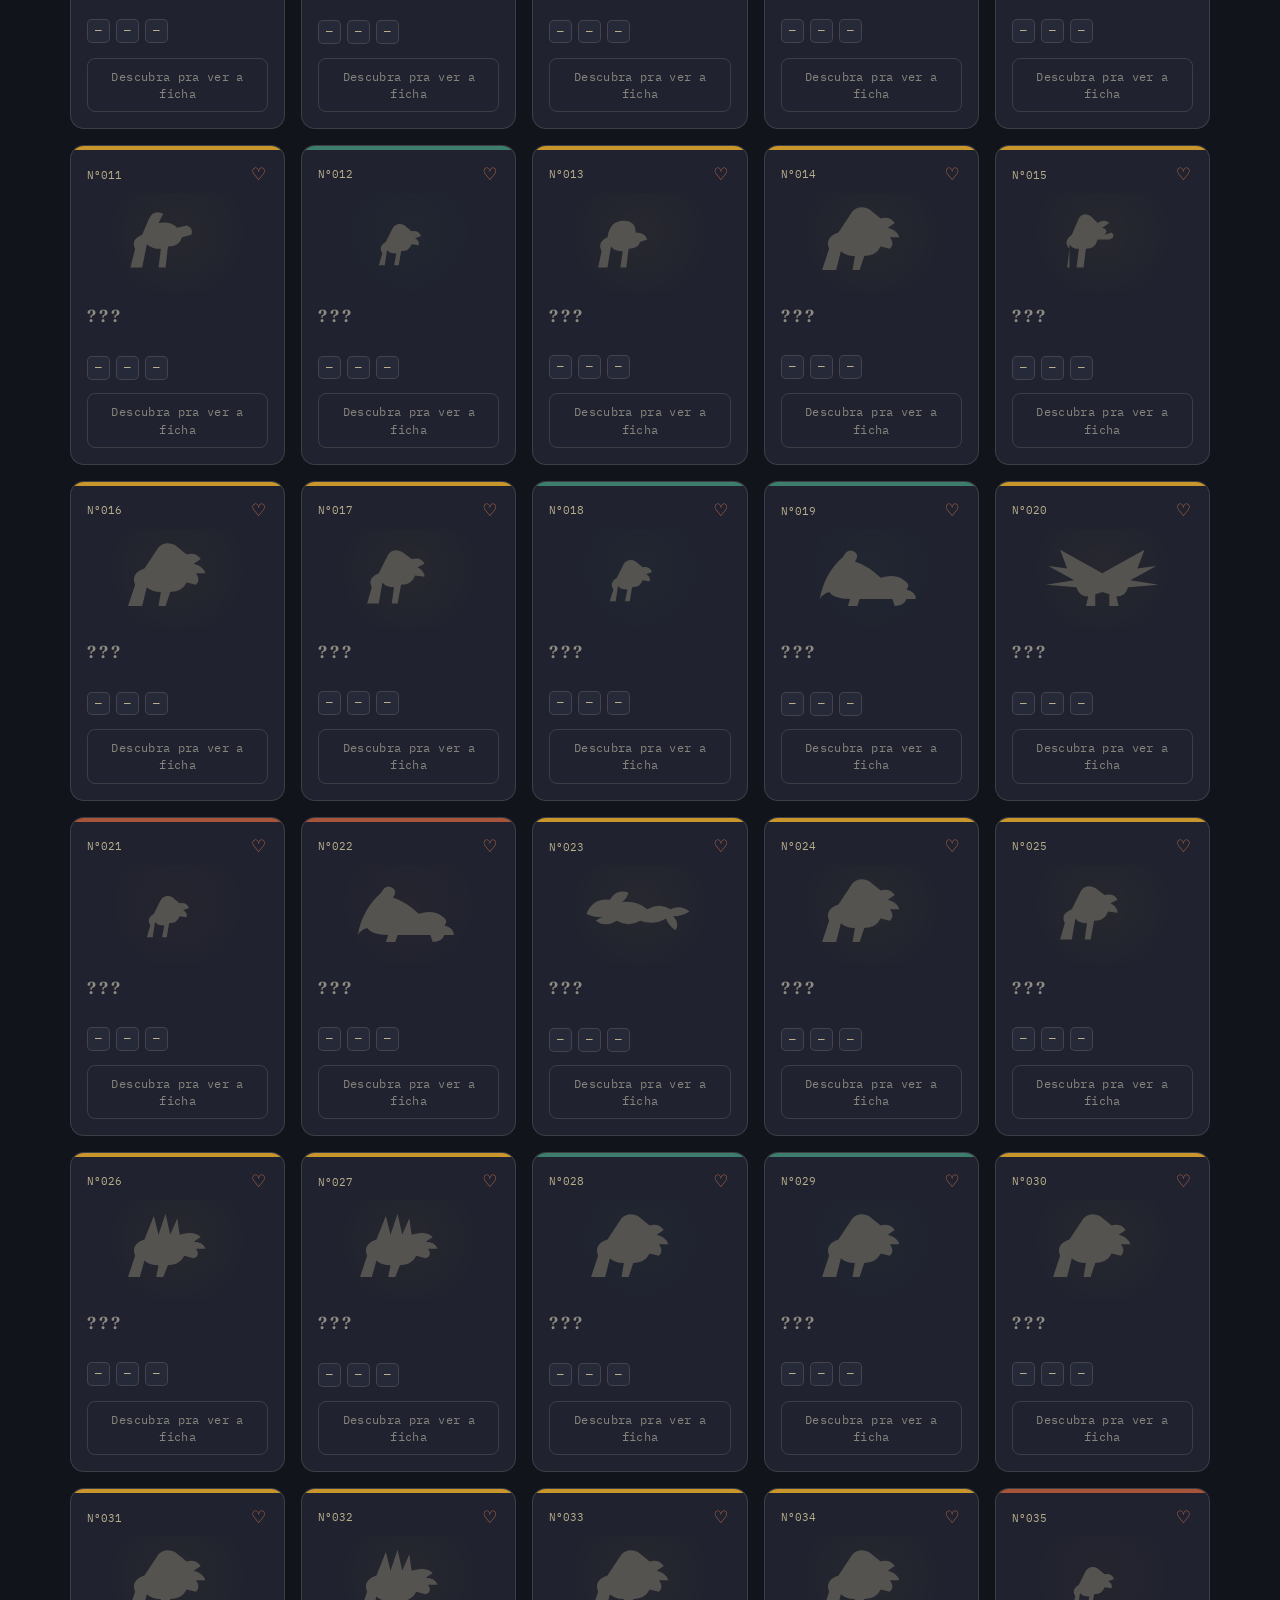
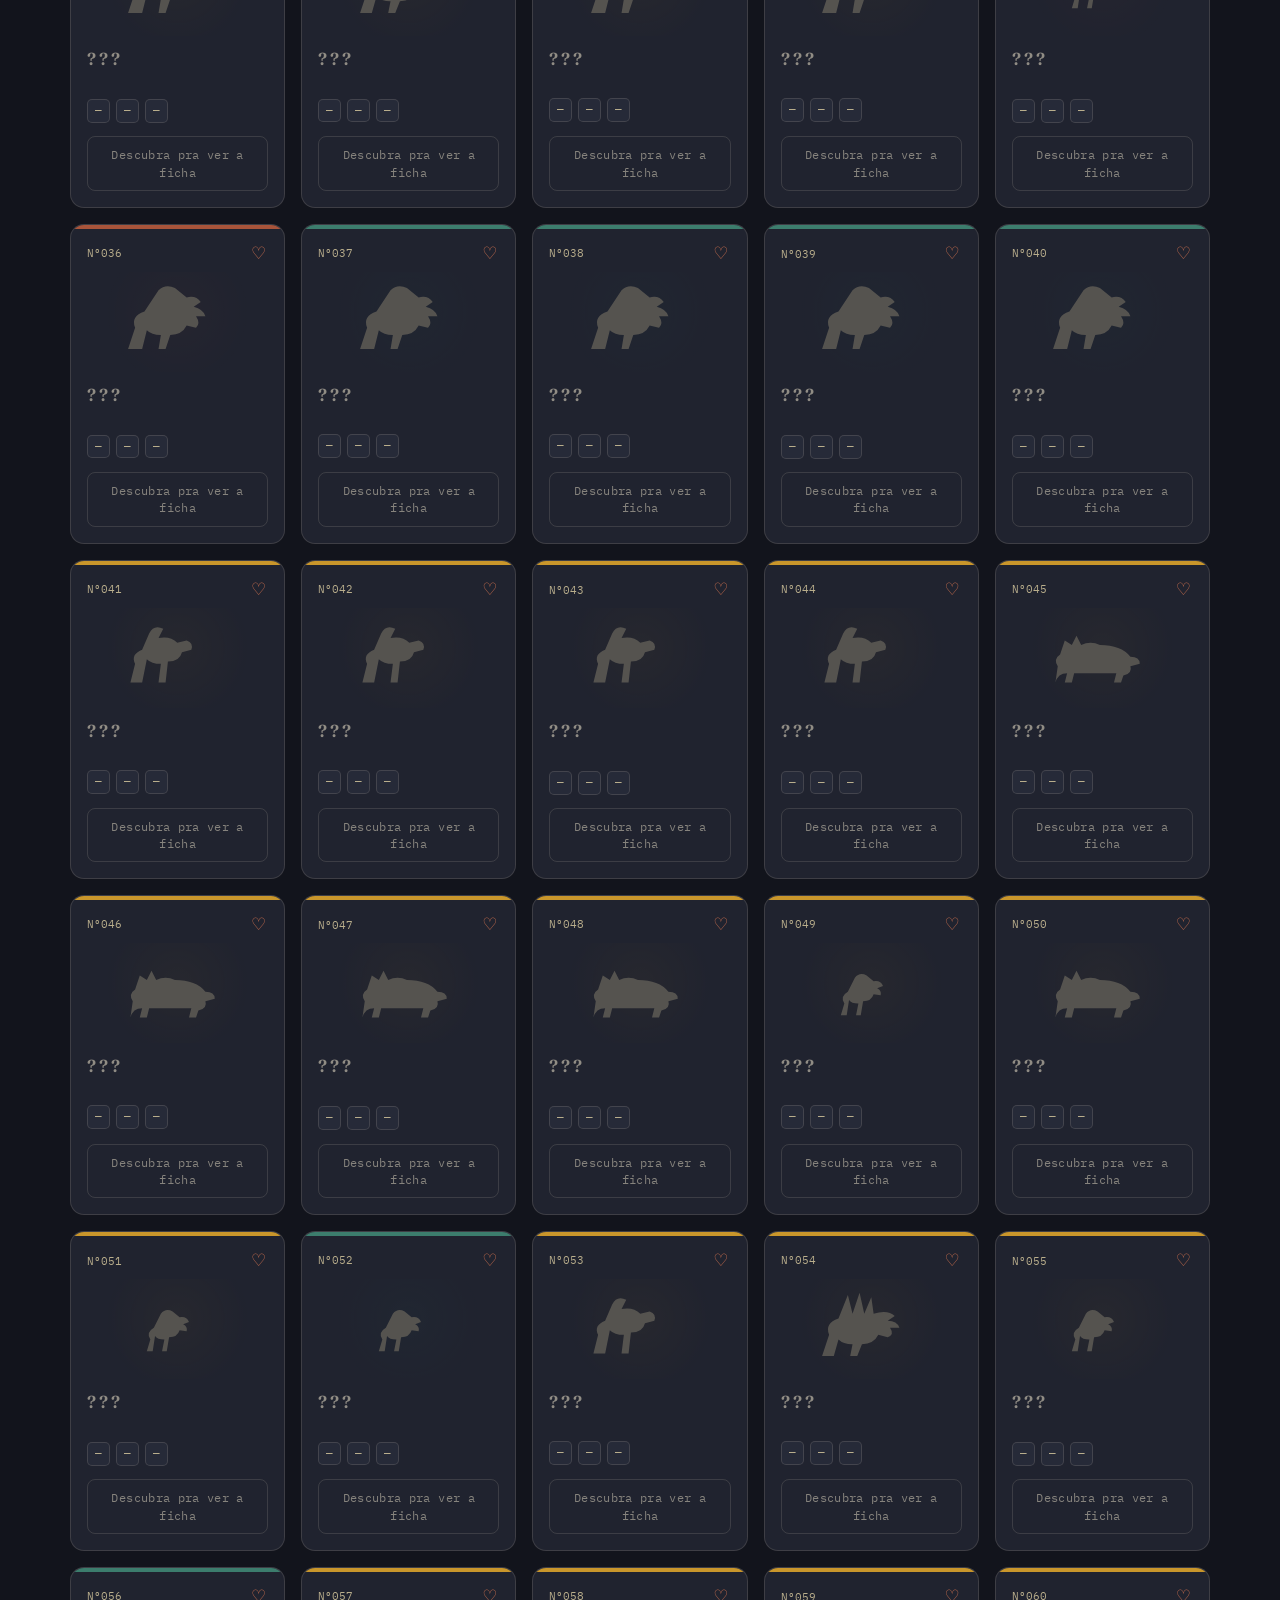
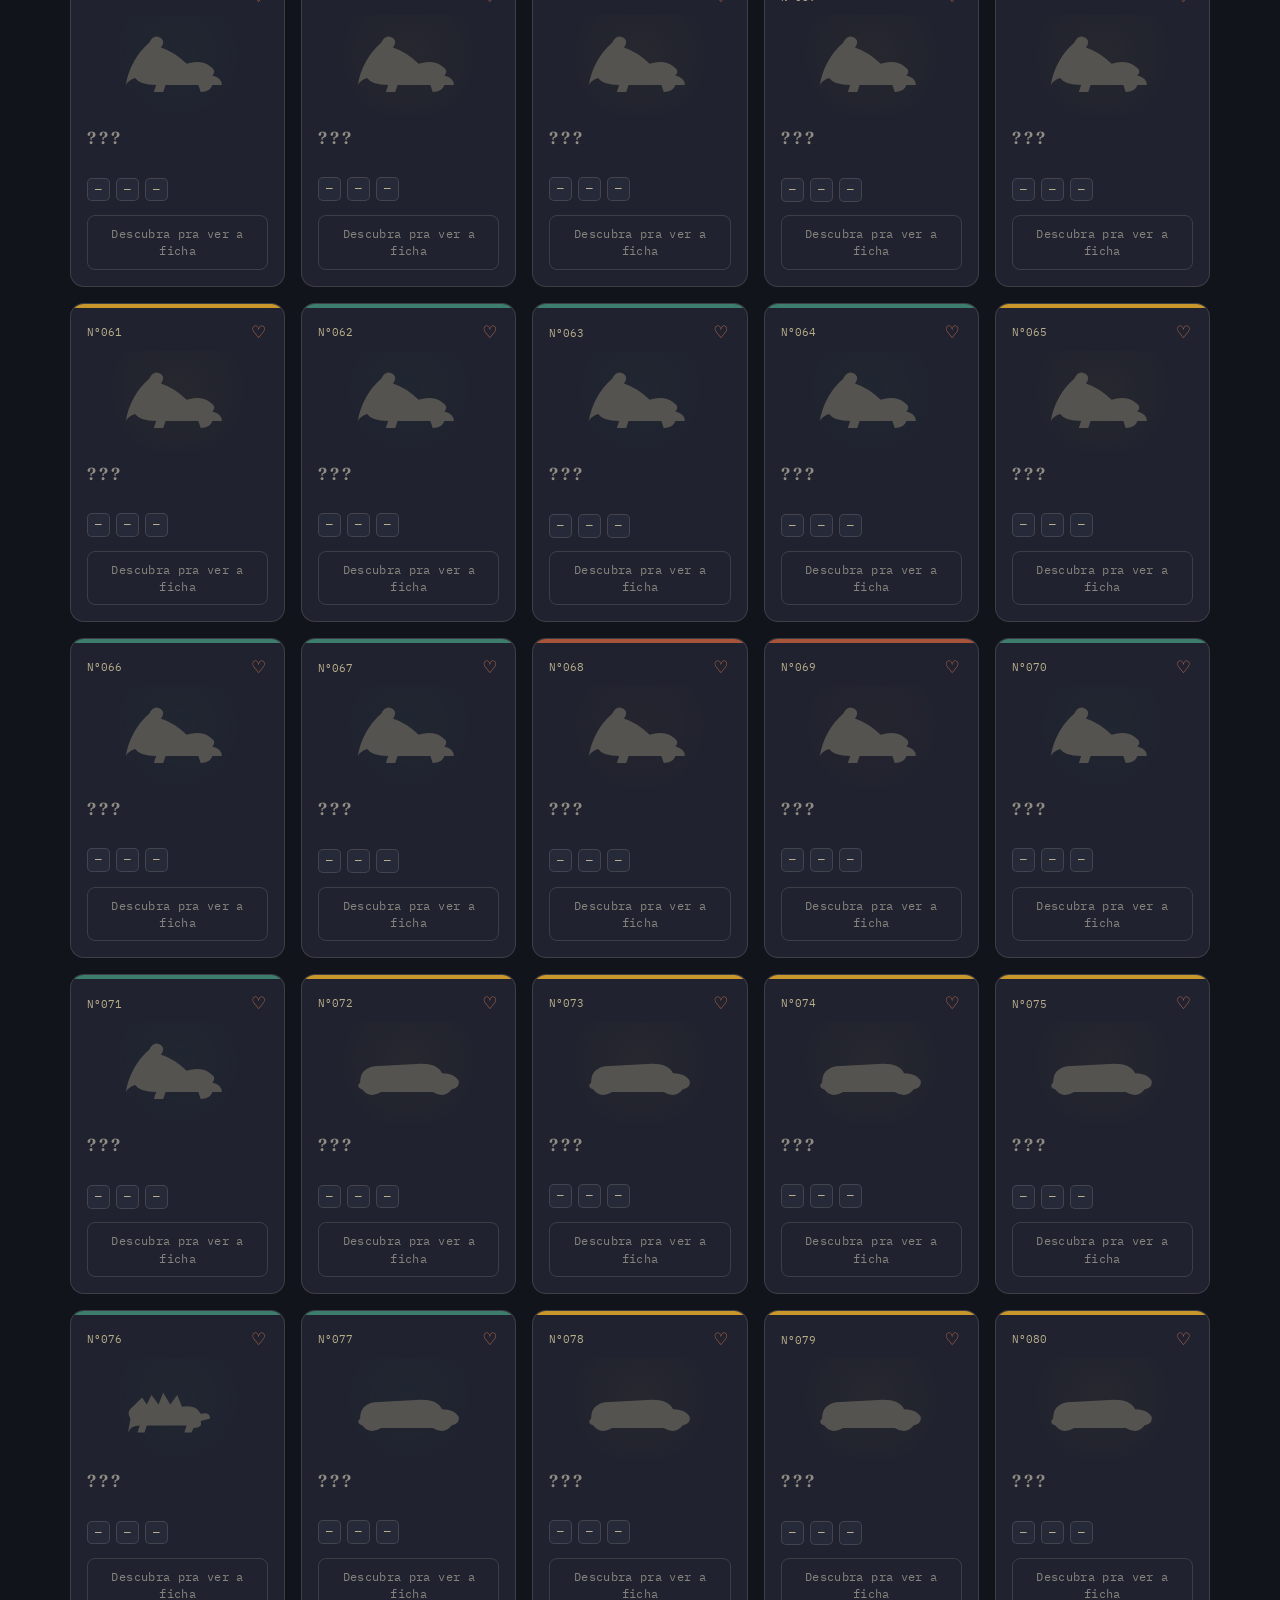
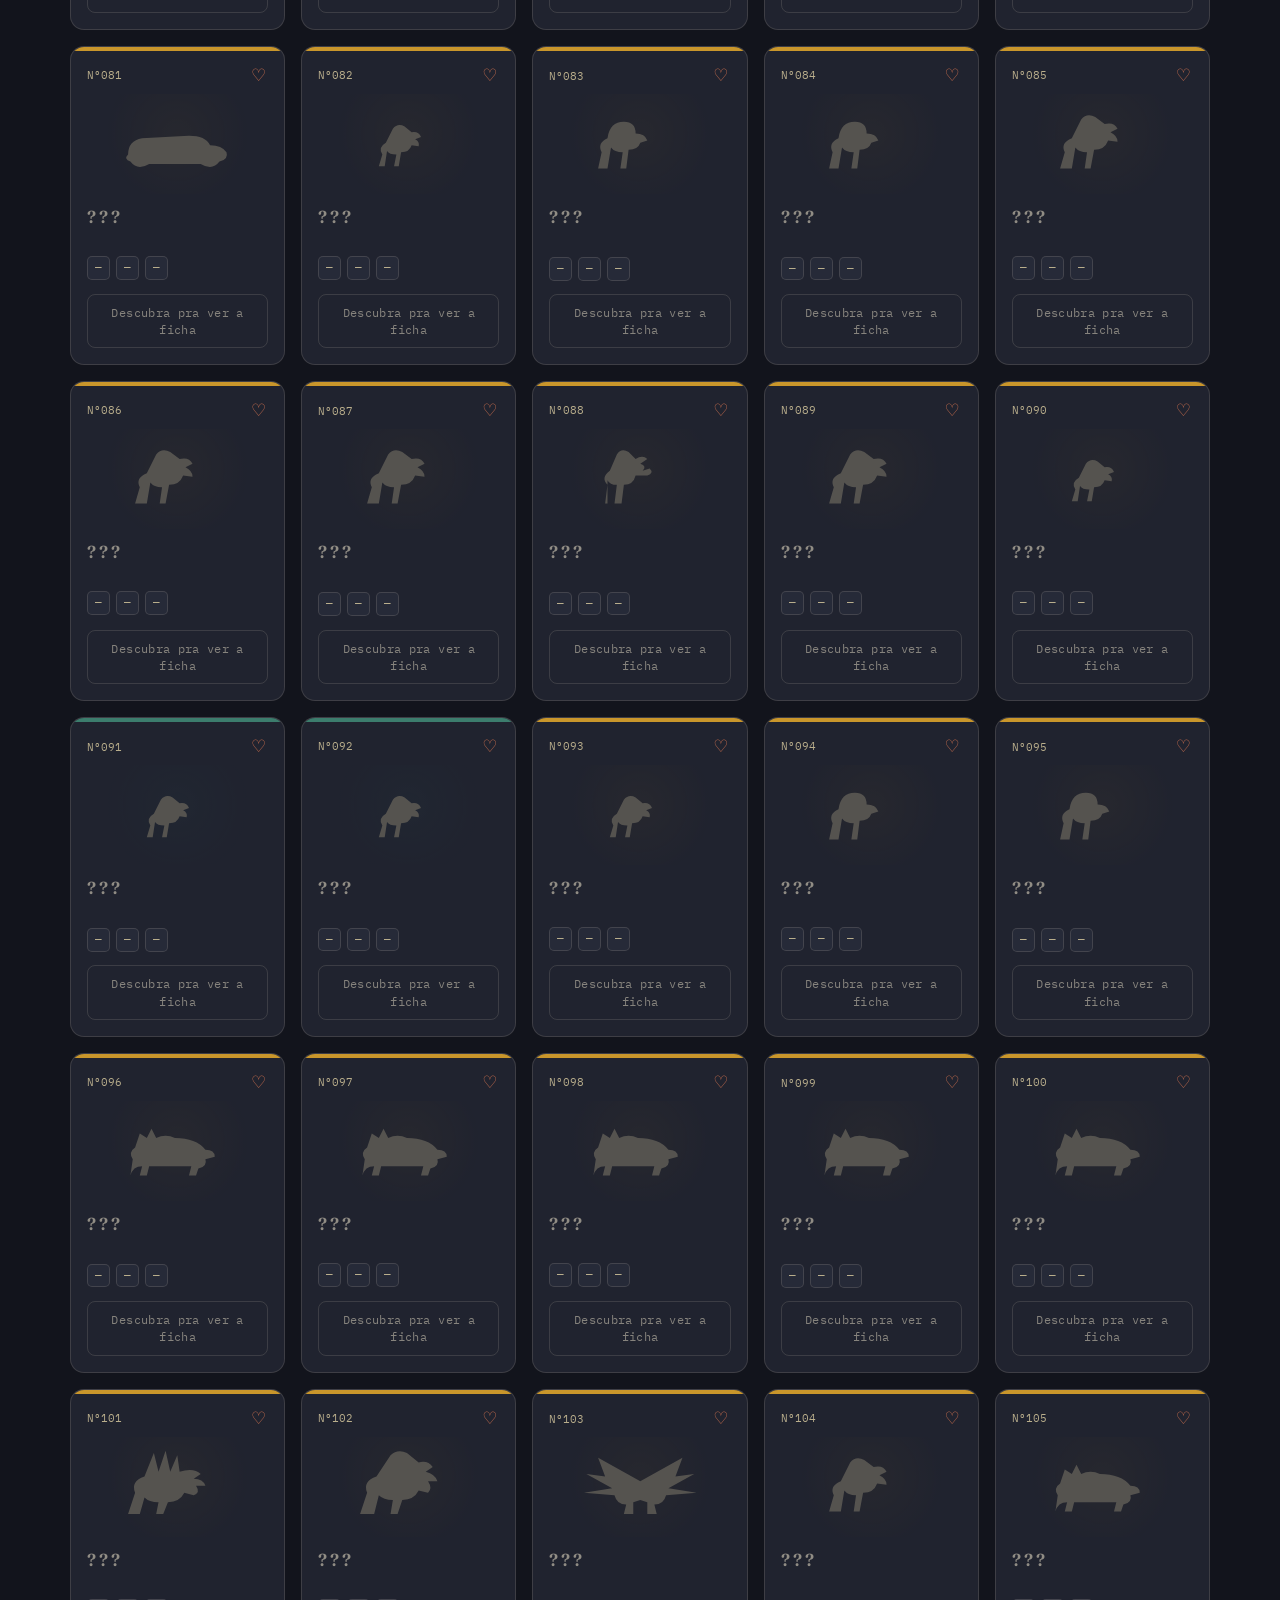
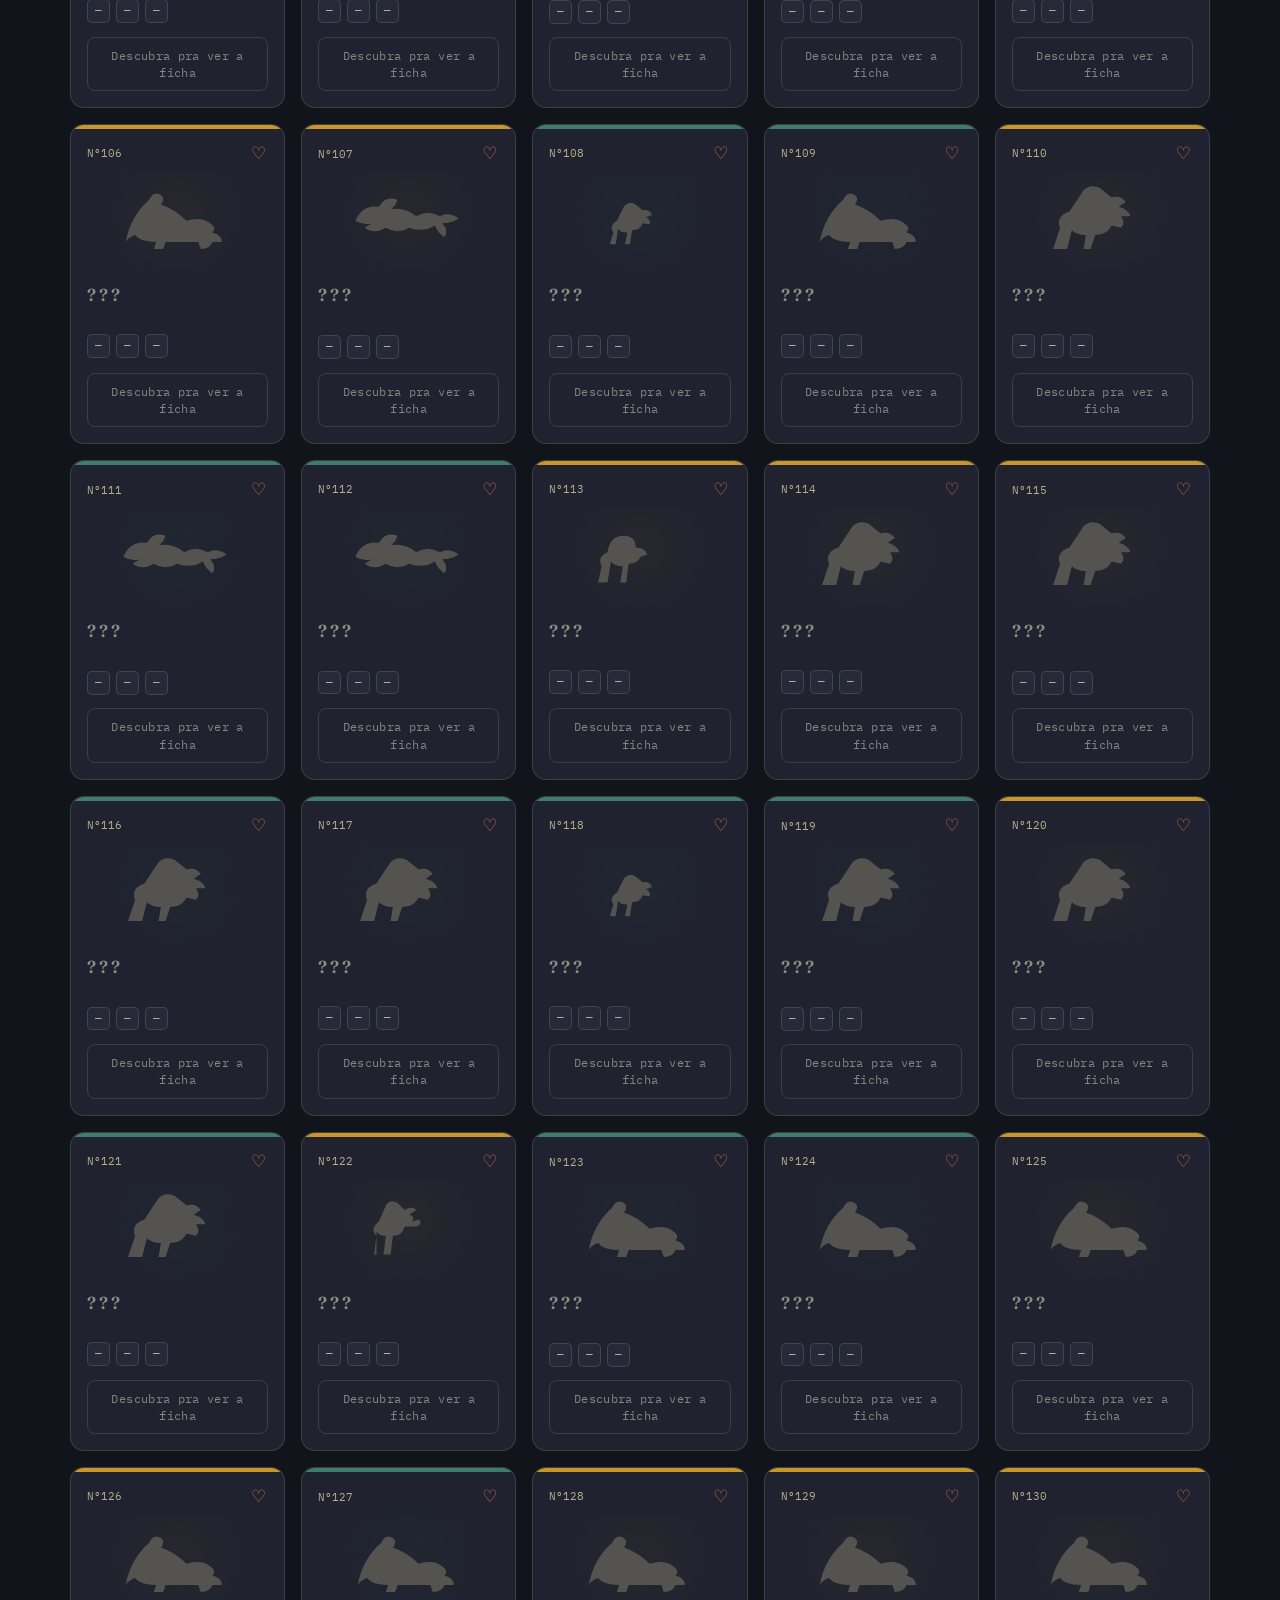
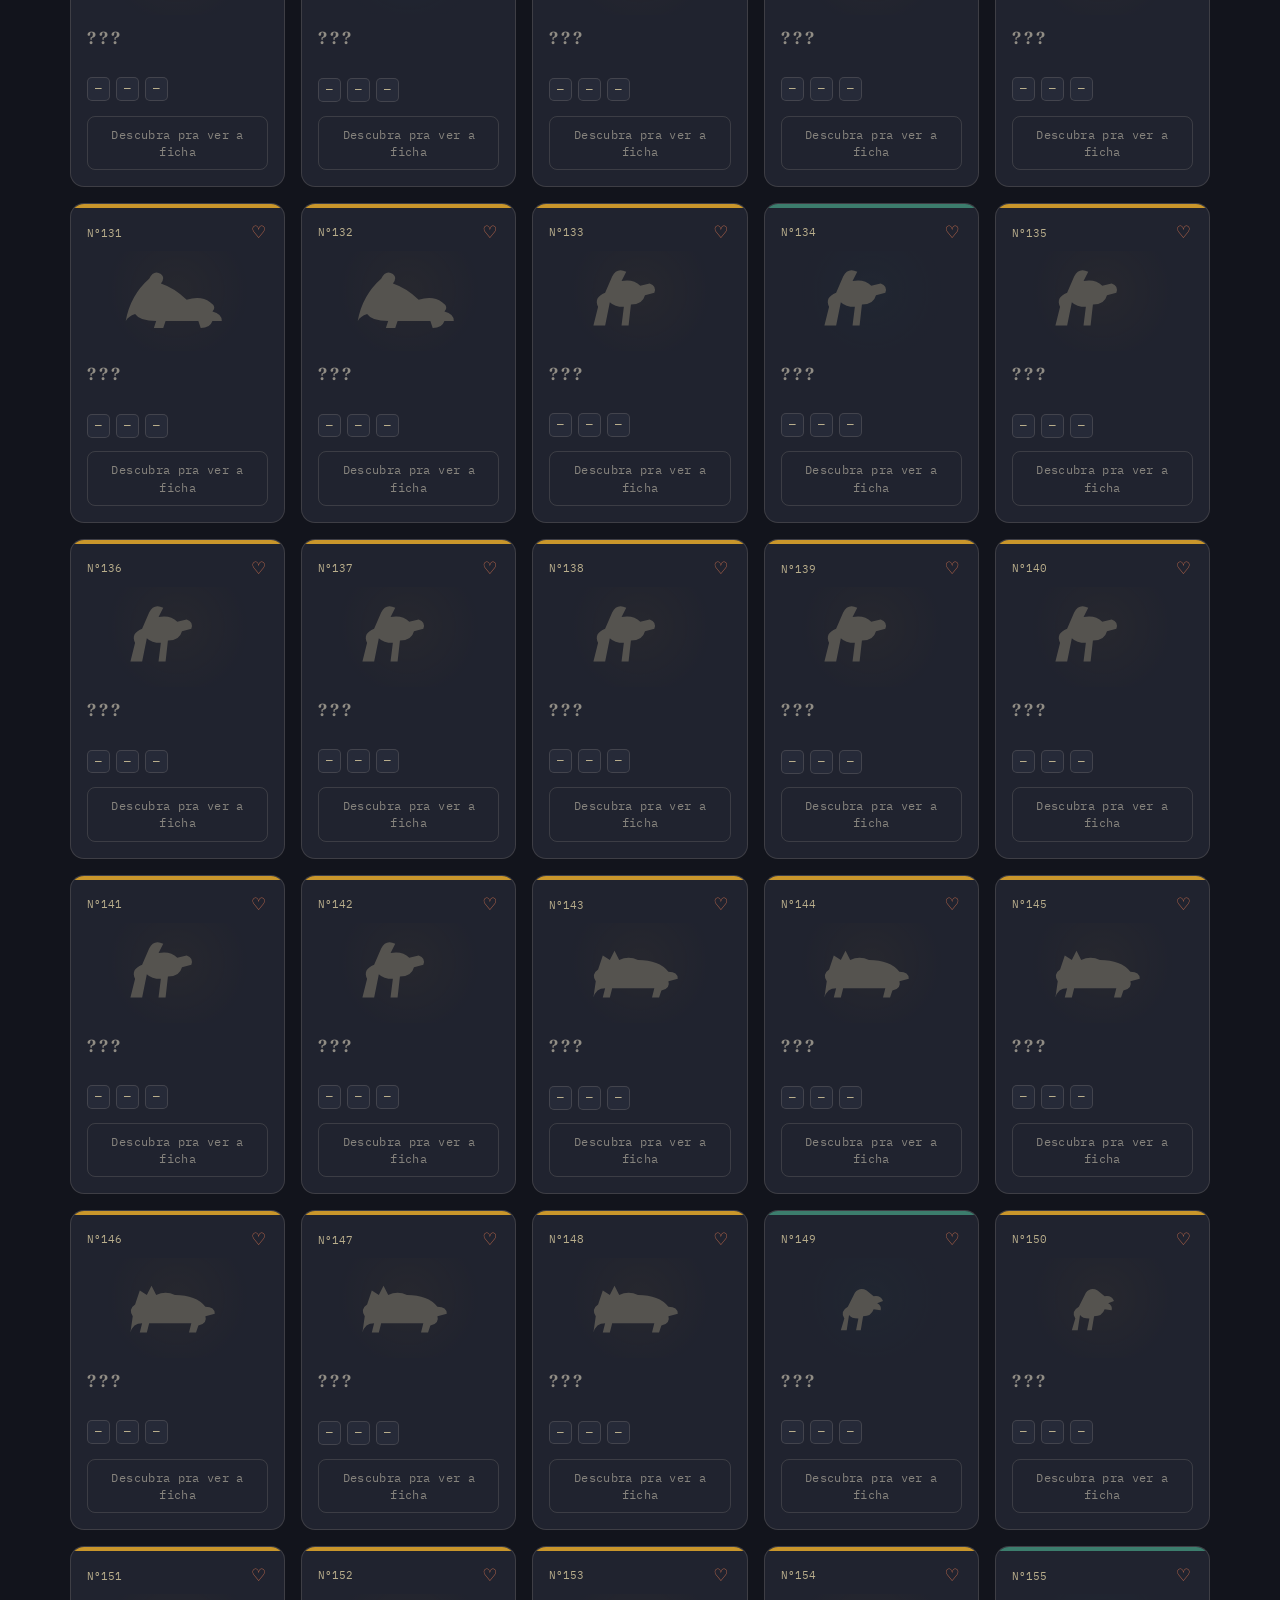
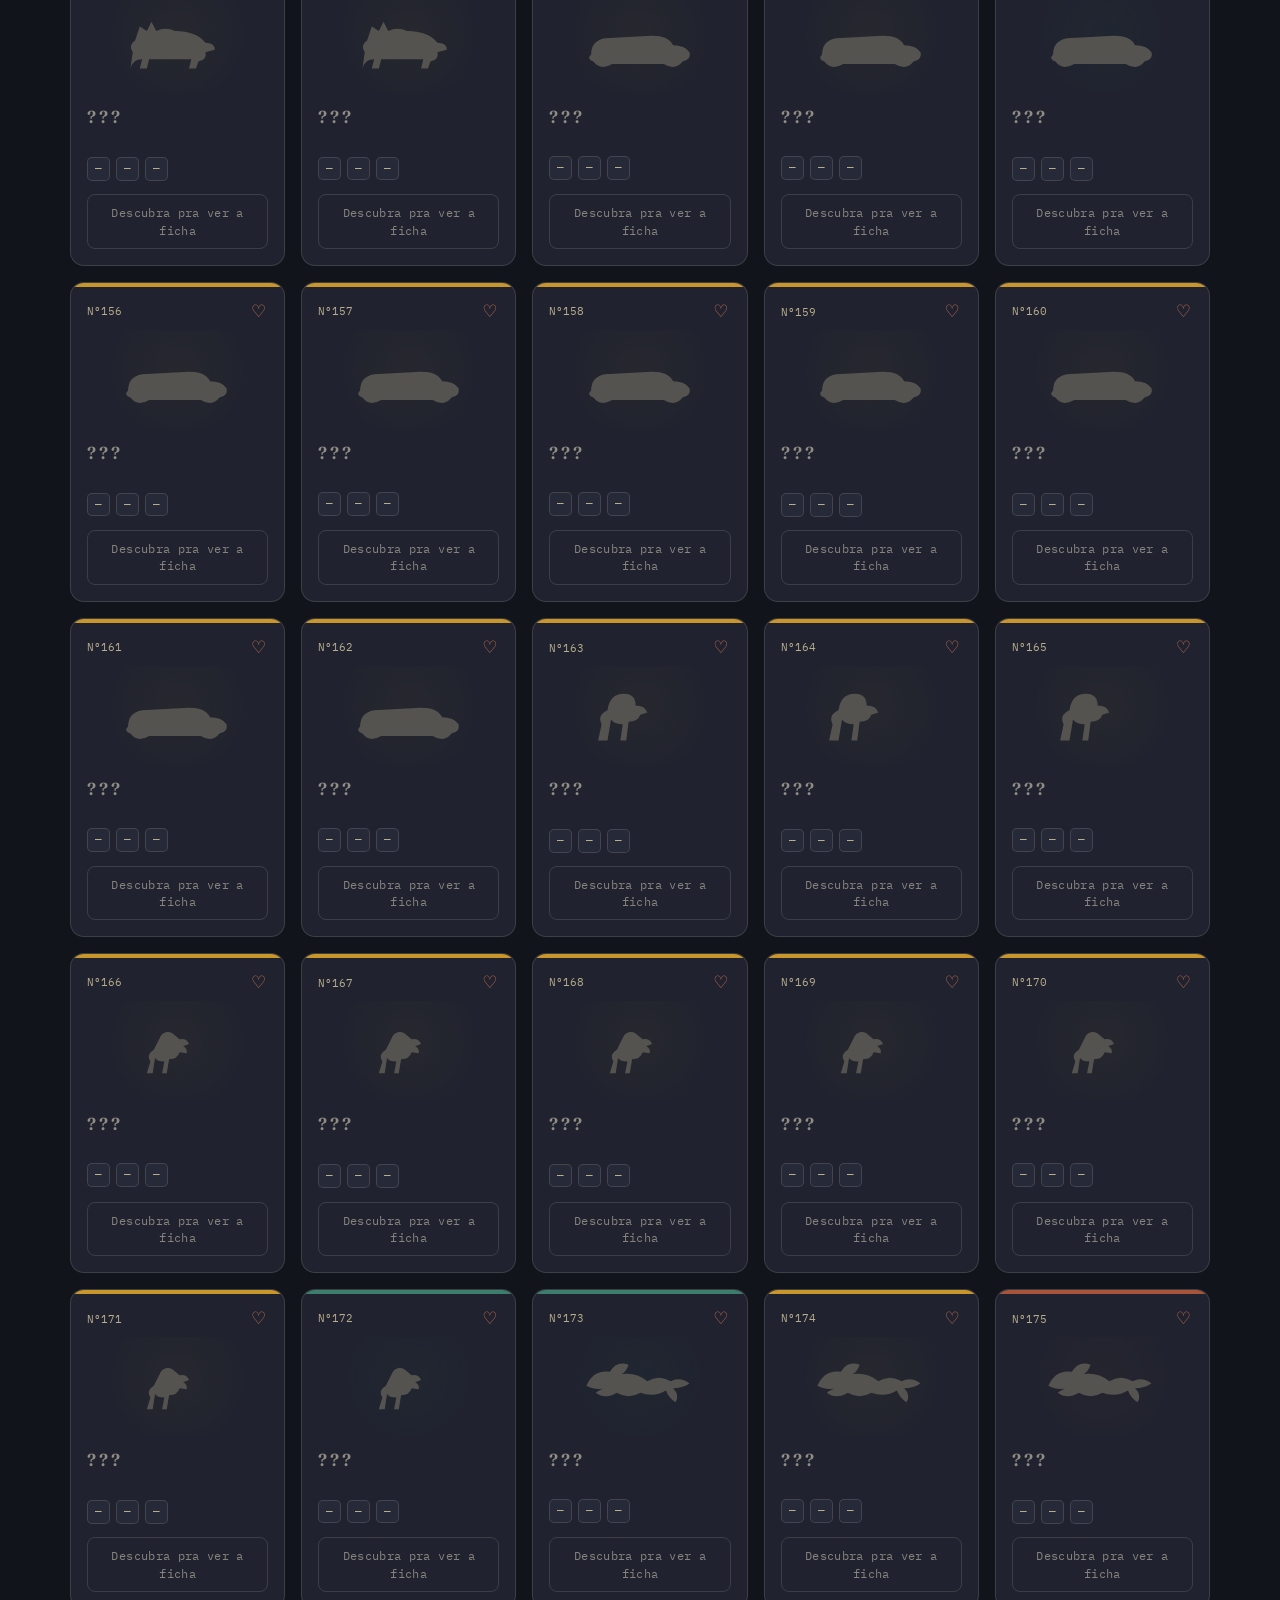
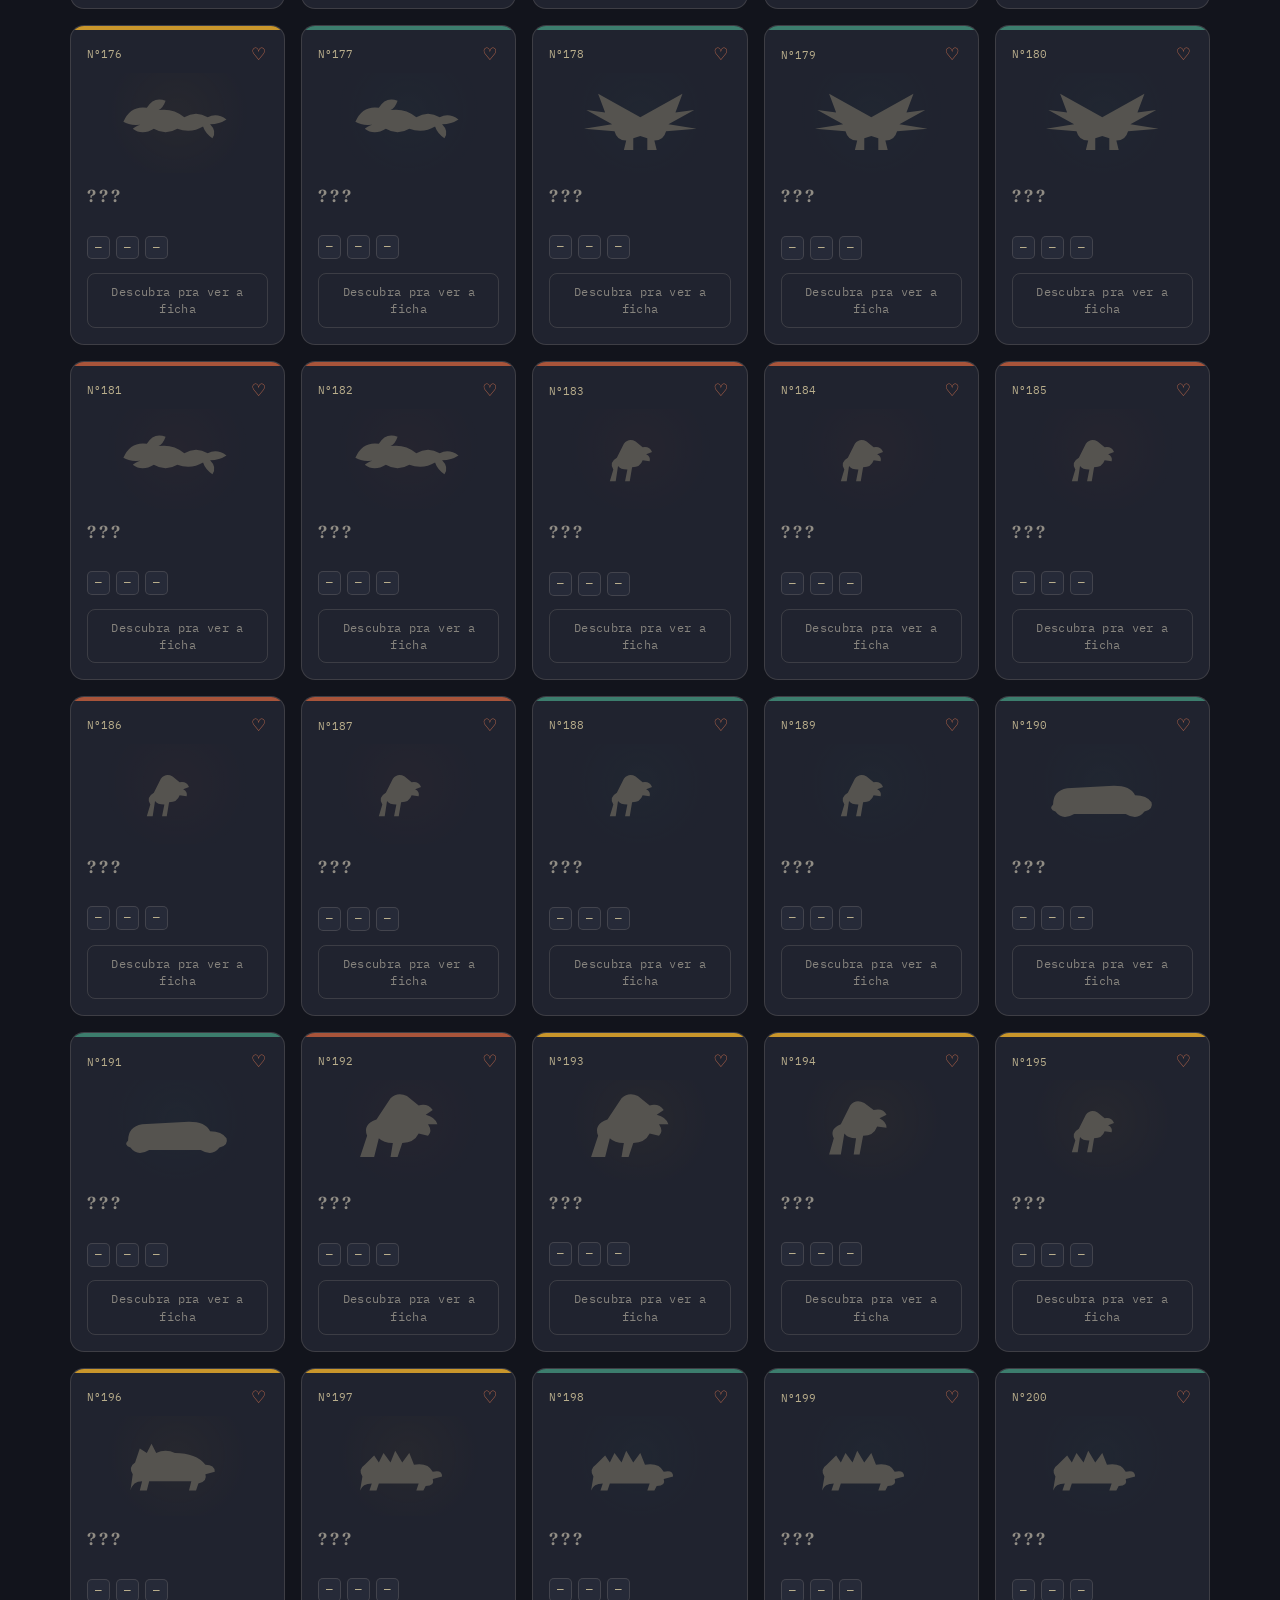
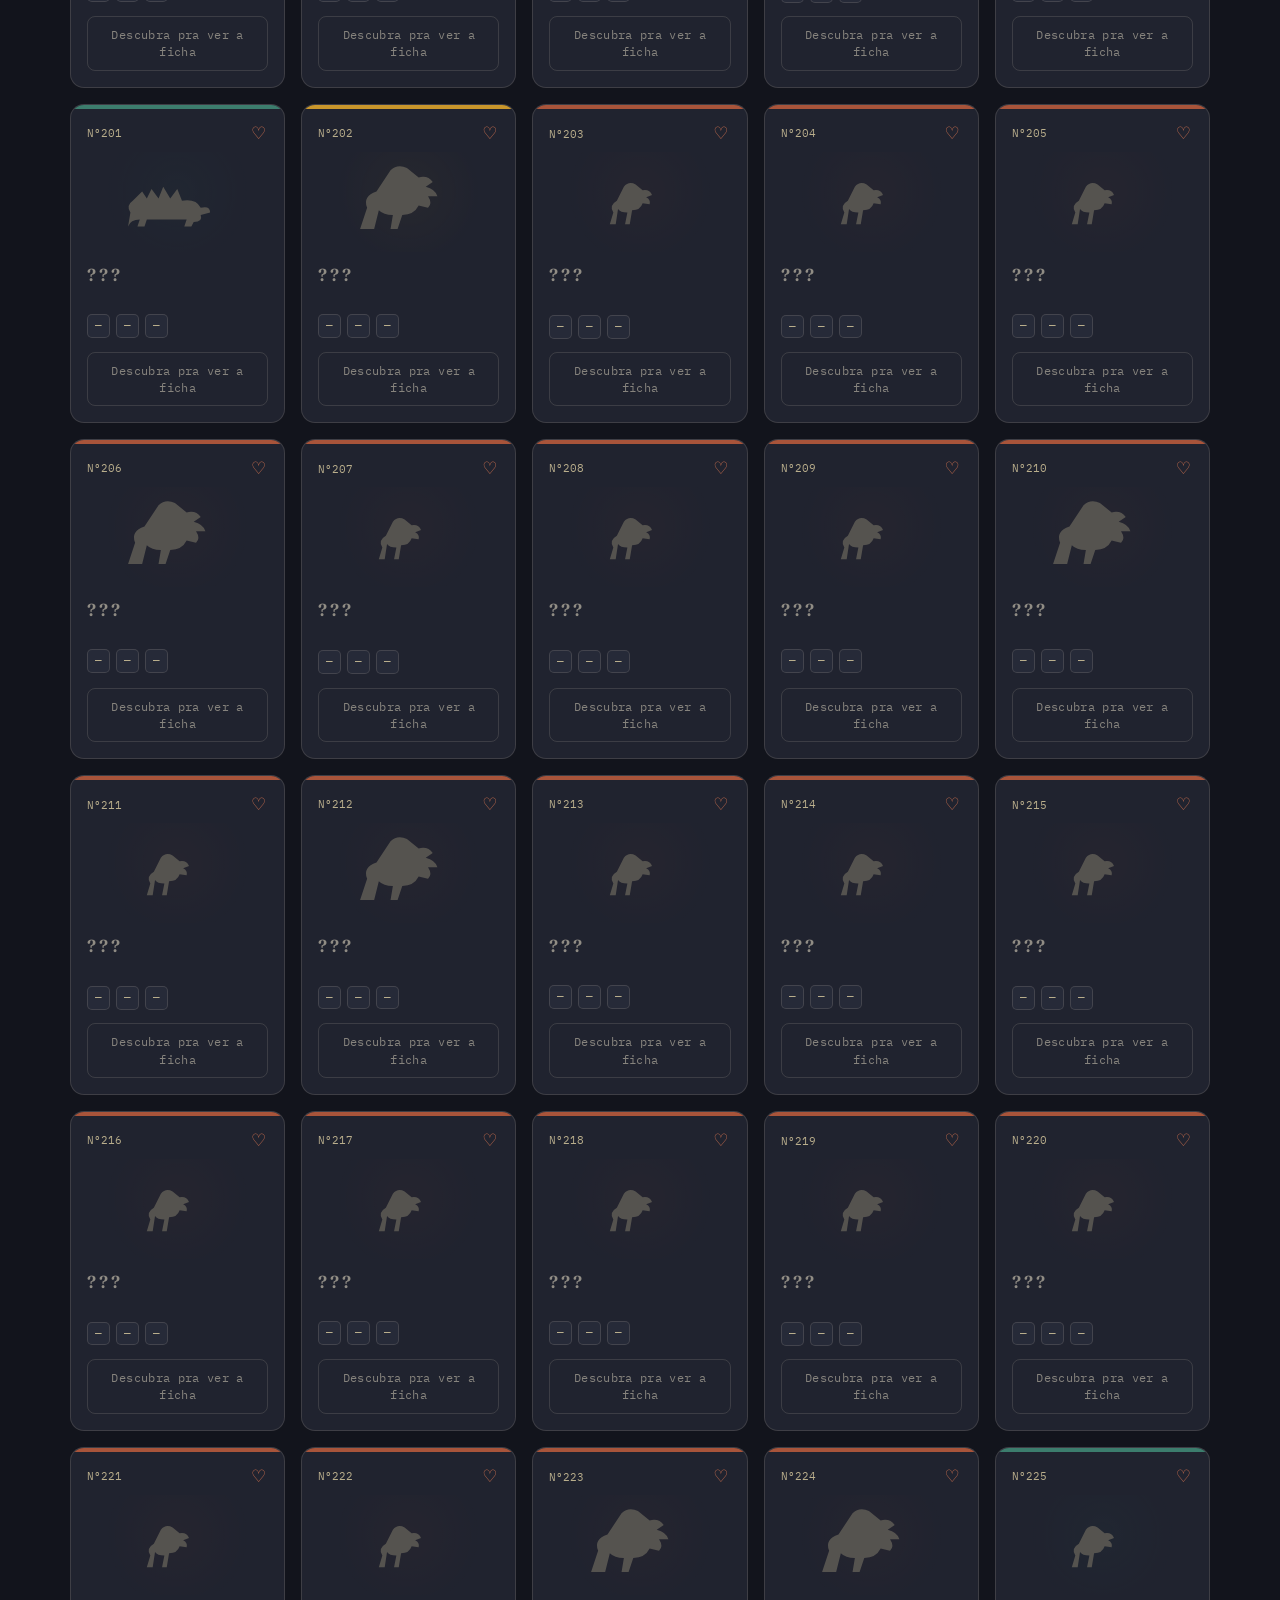
==== commit 2c4ed3c8: "Update progress stats in index.html" ====
--- a/index.html
+++ b/index.html
@@ -45,8 +45,8 @@
       <a href="quiz.html">❓<span class="header-nav-label"> Quiz</span></a>
     </nav>
     <div class="header-stats">
-      <span id="dexProgress" class="stat-pill">Descobertos: 0/202</span>
-      <span id="achProgress" class="stat-pill">🏆 0/36</span>
+      <span id="dexProgress" class="stat-pill">Descobertos: 0/288</span>
+      <span id="achProgress" class="stat-pill">🏆 0/41</span>
       <button type="button" class="theme-toggle" data-theme-toggle aria-pressed="false">
         <span class="theme-icon">☾</span><span class="theme-label">Noite Jurássica</span>
       </button>
